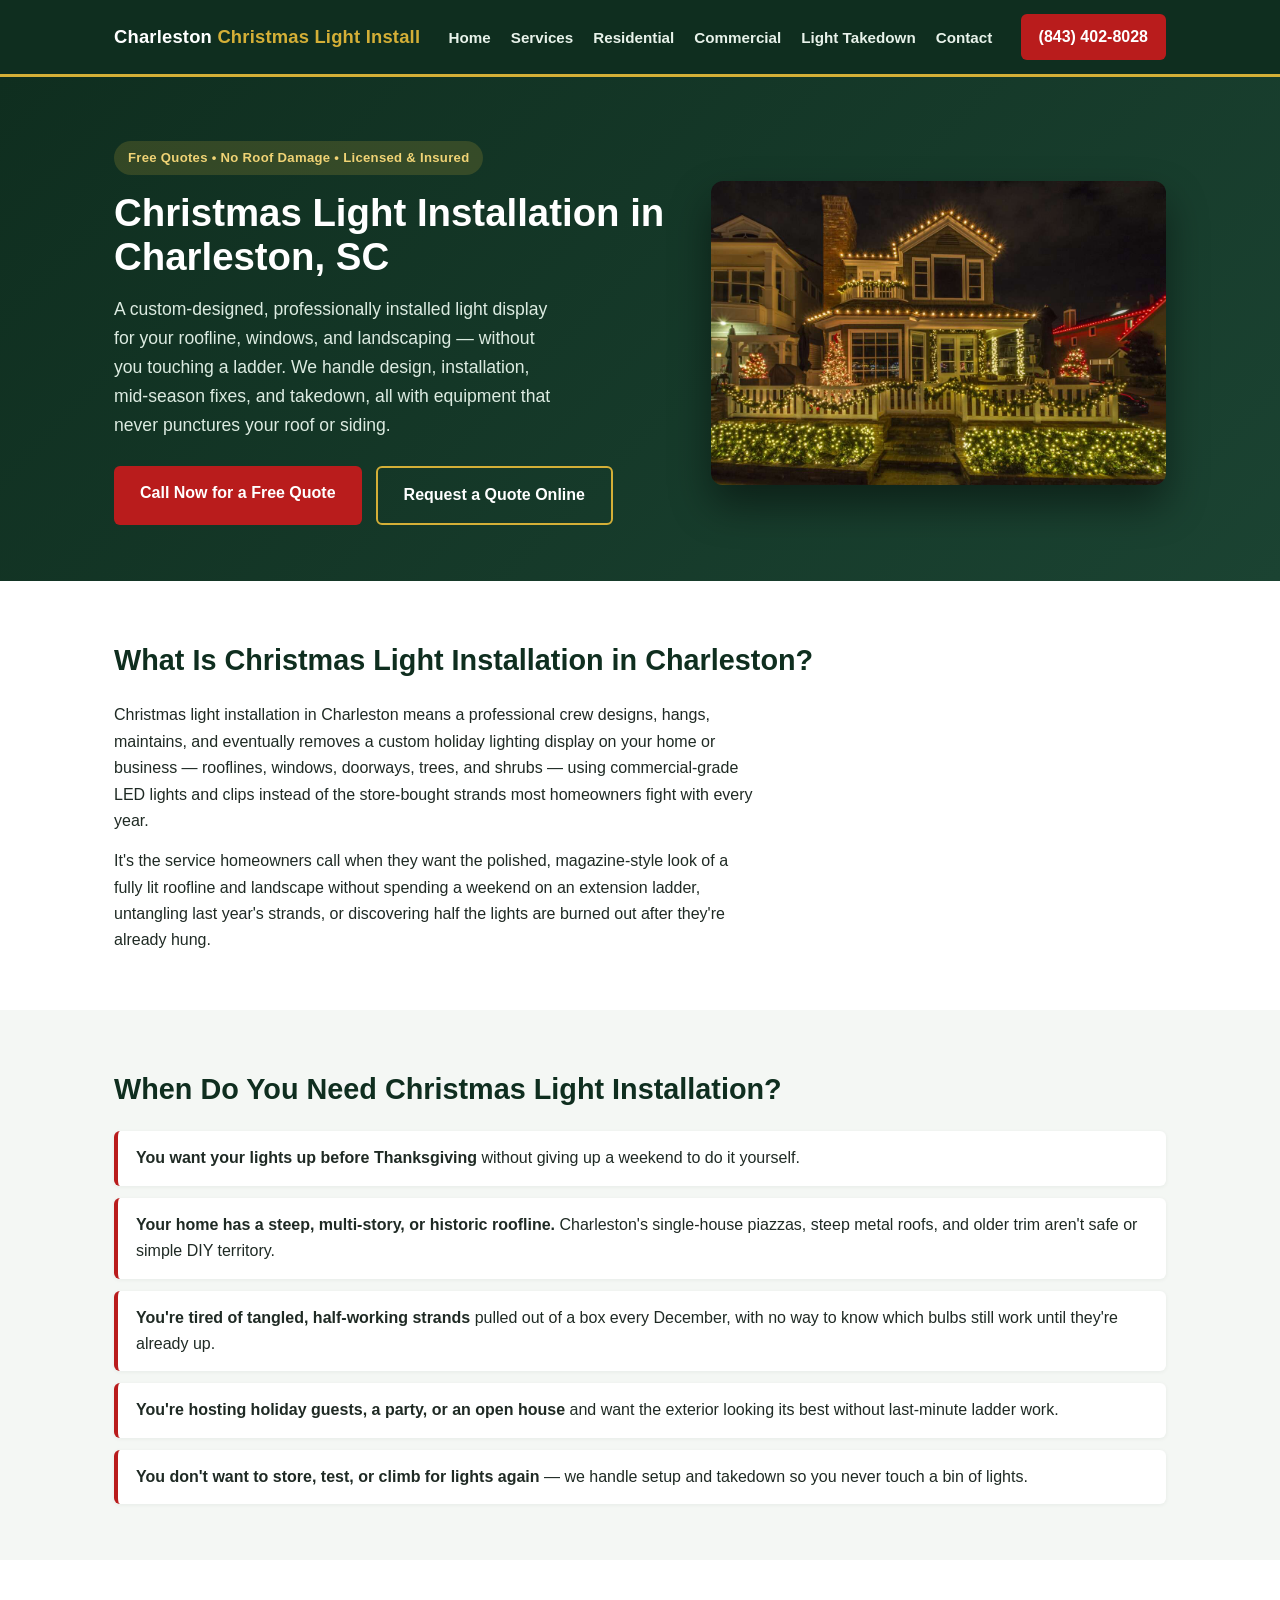
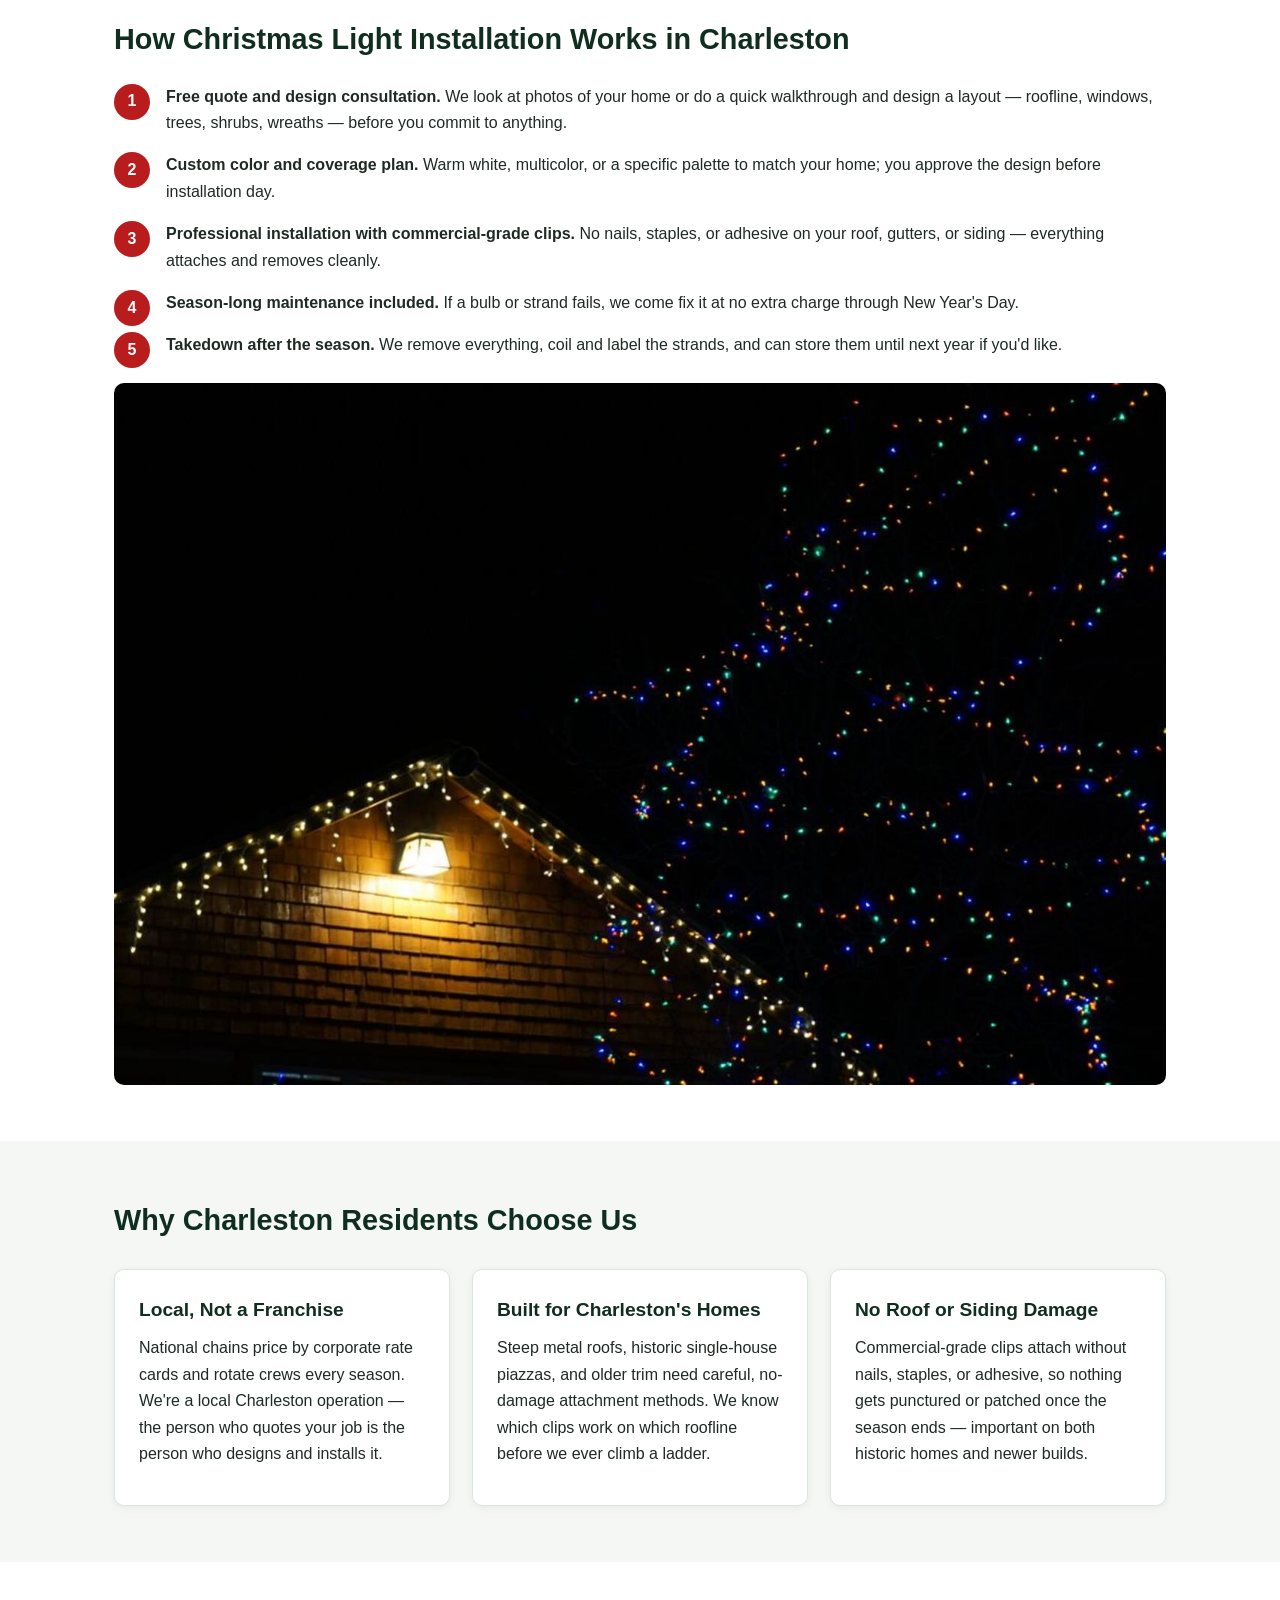
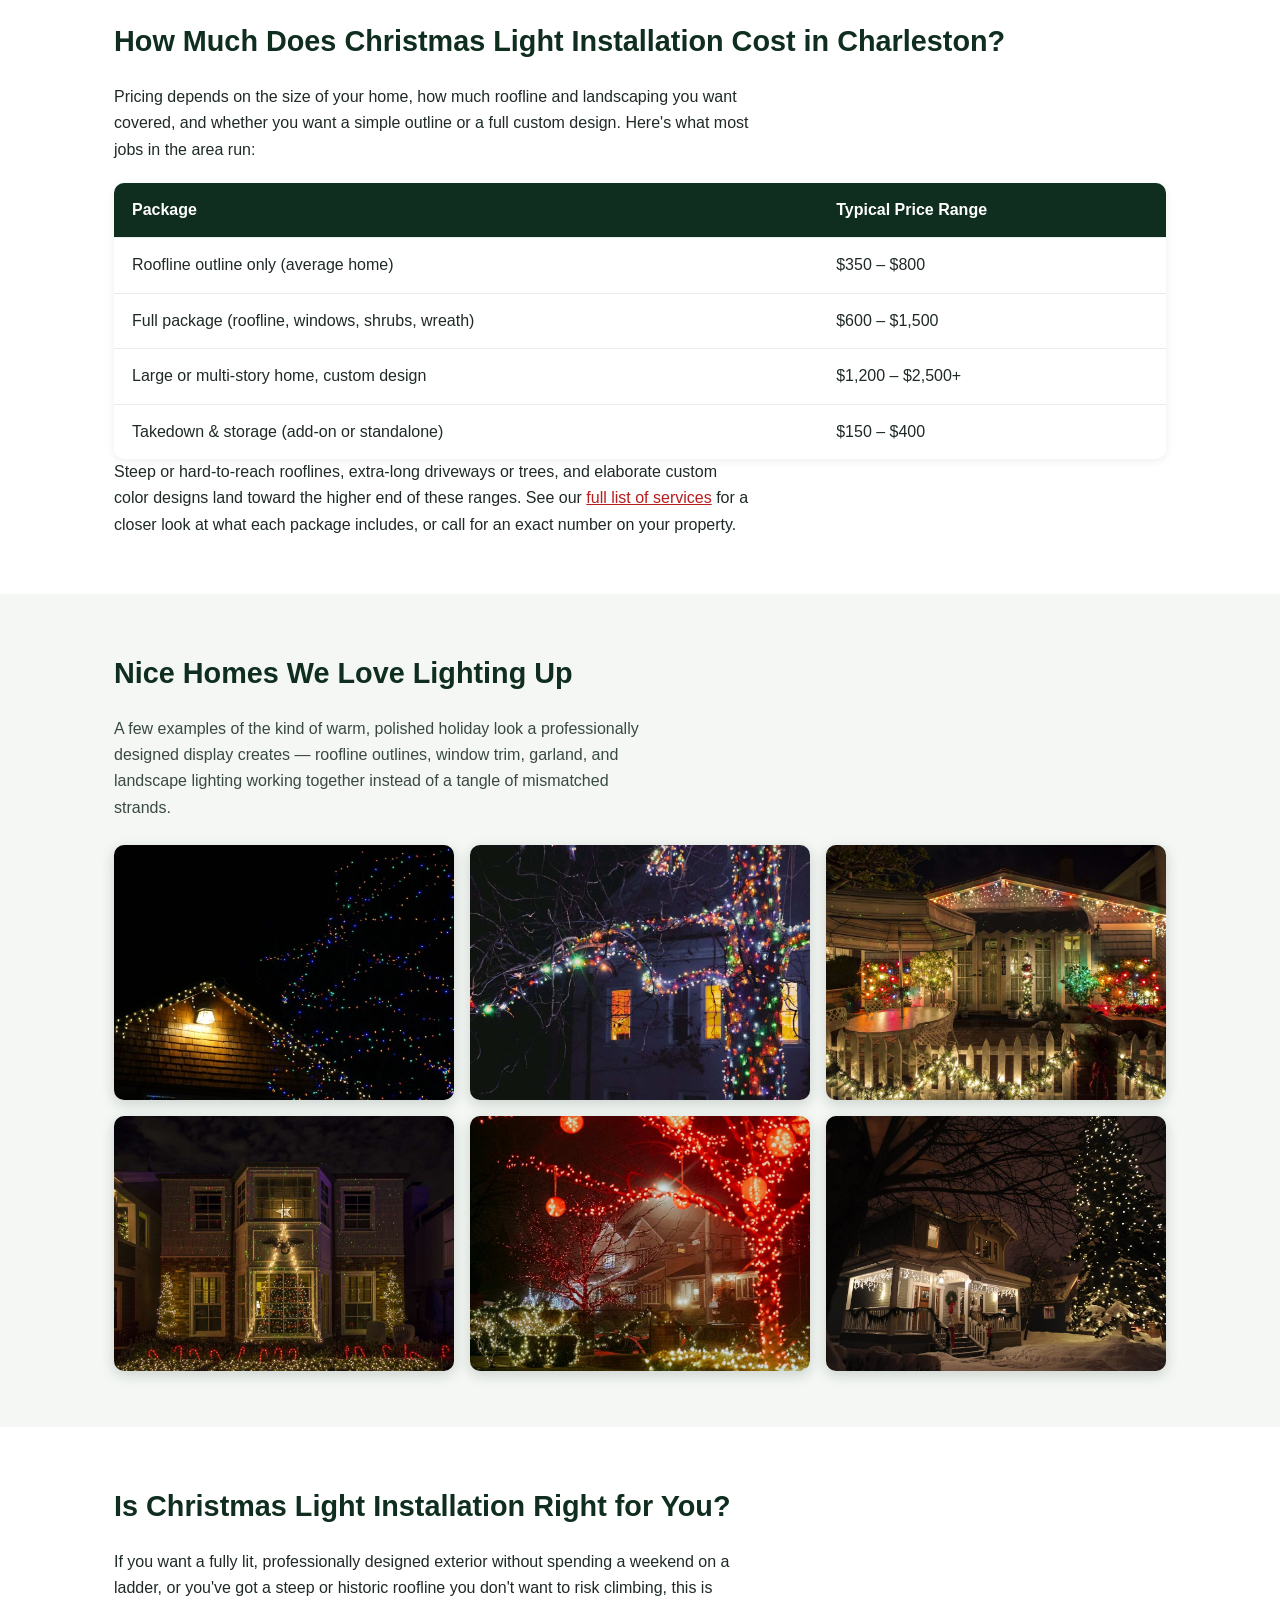
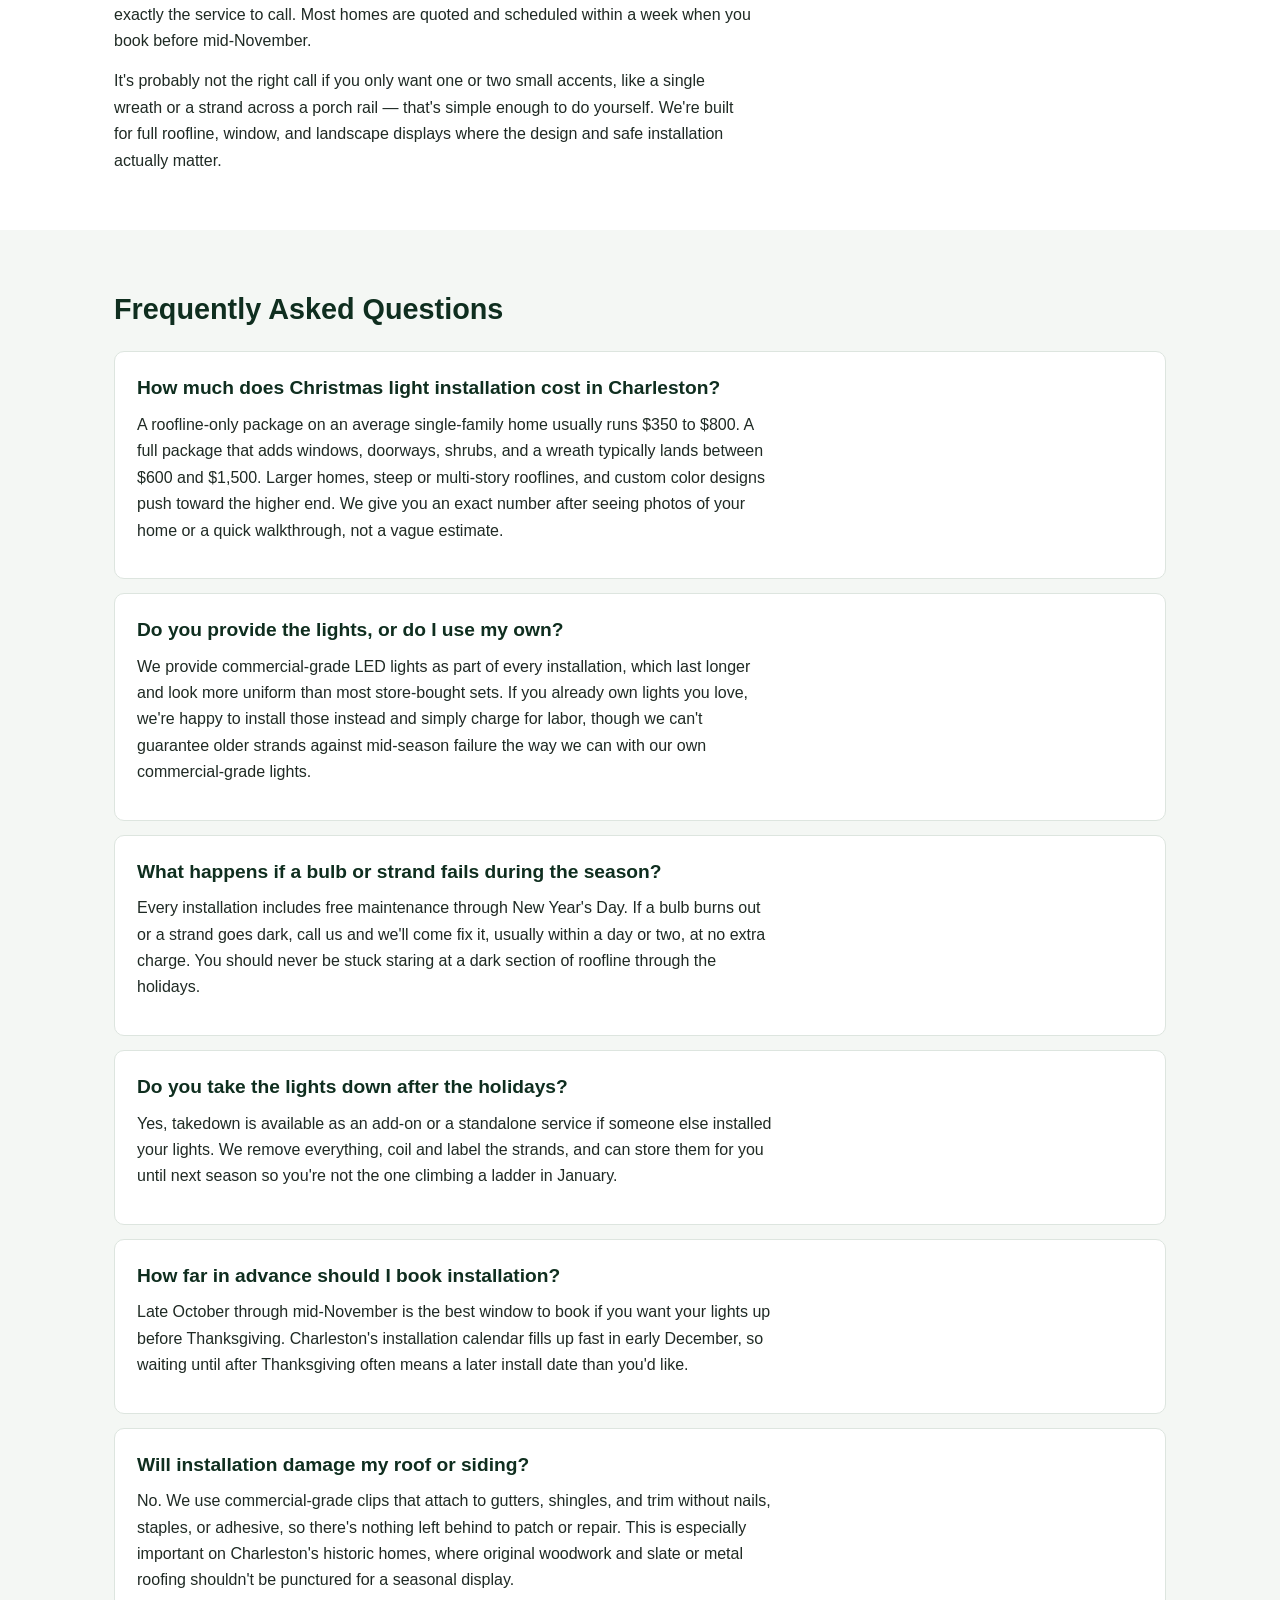
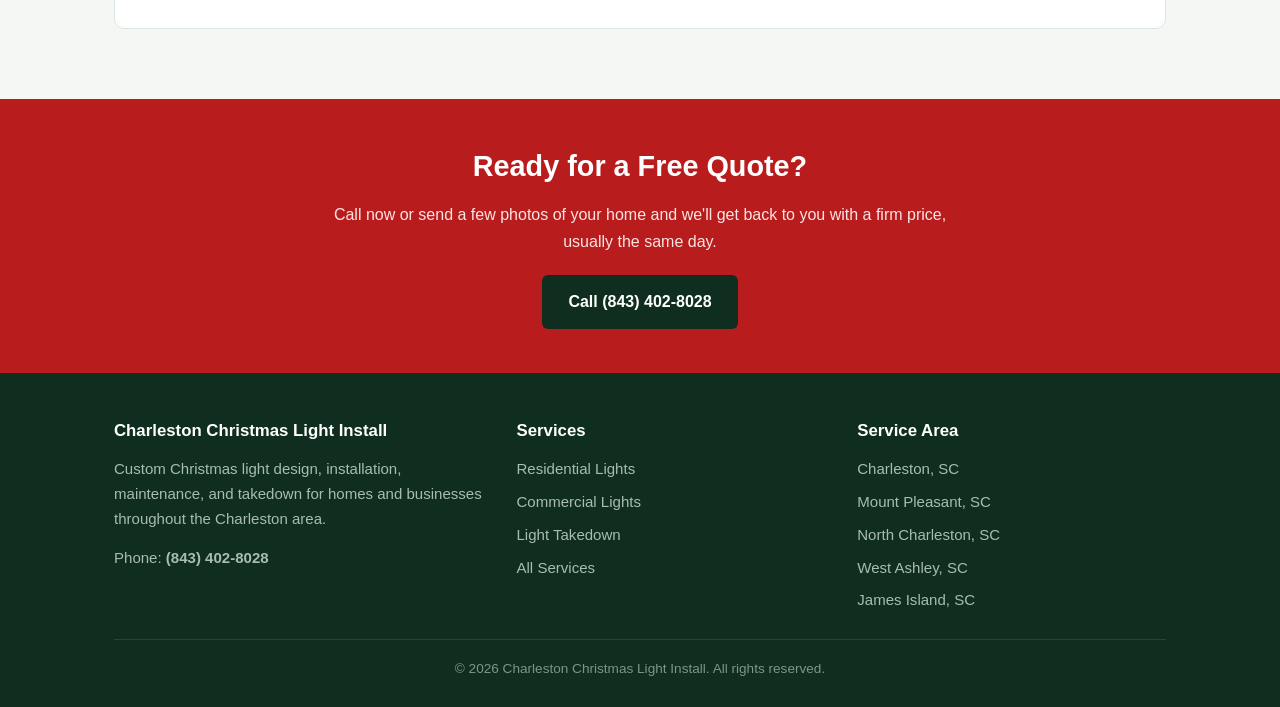
==== index.html @ 923e6e89 "Initial site: Christmas Light Installation Charleston SC" ====
<!DOCTYPE html>
<html lang="en">
<head>
<meta charset="UTF-8">
<meta name="viewport" content="width=device-width, initial-scale=1.0">
<title>Christmas Light Installation in Charleston, SC | Licensed &amp; Insured</title>
<meta name="description" content="Professional Christmas light installation in Charleston, SC. Custom design, no roof damage, full-season maintenance. Call (843) 402-8028 for a free quote.">
<link rel="stylesheet" href="styles.css">
<script type="application/ld+json">
{
  "@context": "https://schema.org",
  "@type": "LocalBusiness",
  "name": "Charleston Christmas Light Install",
  "telephone": "+18434028028",
  "address": {
    "@type": "PostalAddress",
    "addressLocality": "Charleston",
    "addressRegion": "SC",
    "addressCountry": "US"
  },
  "areaServed": "Charleston, SC",
  "description": "Christmas light installation in Charleston, SC",
  "openingHours": "Mo-Sa 08:00-18:00"
}
</script>
<script type="application/ld+json">
{
  "@context": "https://schema.org",
  "@type": "FAQPage",
  "mainEntity": [
    {
      "@type": "Question",
      "name": "How much does Christmas light installation cost in Charleston?",
      "acceptedAnswer": { "@type": "Answer", "text": "A rooflineonly package on an average single-family home usually runs $350 to $800. A full package that adds windows, doorways, shrubs, and a wreath typically lands between $600 and $1,500. Larger homes, steep or multi-story rooflines, and custom color designs push toward the higher end. We give you an exact number after seeing photos of your home or a quick walkthrough, not a vague estimate." }
    },
    {
      "@type": "Question",
      "name": "Do you provide the lights, or do I use my own?",
      "acceptedAnswer": { "@type": "Answer", "text": "We provide commercial-grade LED lights as part of every installation, which last longer and look more uniform than most store-bought sets. If you already own lights you love, we're happy to install those instead and simply charge for labor, though we can't guarantee older strands against mid-season failure the way we can with our own commercial-grade lights." }
    },
    {
      "@type": "Question",
      "name": "What happens if a bulb or strand fails during the season?",
      "acceptedAnswer": { "@type": "Answer", "text": "Every installation includes free maintenance through New Year's Day. If a bulb burns out or a strand goes dark, call us and we'll come fix it, usually within a day or two, at no extra charge. You should never be stuck staring at a dark section of roofline through the holidays." }
    },
    {
      "@type": "Question",
      "name": "Do you take the lights down after the holidays?",
      "acceptedAnswer": { "@type": "Answer", "text": "Yes, takedown is available as an add-on or a standalone service if someone else installed your lights. We remove everything, coil and label the strands, and can store them for you until next season so you're not the one climbing a ladder in January." }
    },
    {
      "@type": "Question",
      "name": "How far in advance should I book installation?",
      "acceptedAnswer": { "@type": "Answer", "text": "Late October through mid-November is the best window to book if you want your lights up before Thanksgiving. Charleston's installation calendar fills up fast in early December, so waiting until after Thanksgiving often means a later install date than you'd like." }
    },
    {
      "@type": "Question",
      "name": "Will installation damage my roof or siding?",
      "acceptedAnswer": { "@type": "Answer", "text": "No. We use commercial-grade clips that attach to gutters, shingles, and trim without nails, staples, or adhesive, so there's nothing left behind to patch or repair. This is especially important on Charleston's historic homes, where original woodwork and slate or metal roofing shouldn't be punctured for a seasonal display." }
    }
  ]
}
</script>
</head>
<body>

<header class="site-header">
  <div class="nav-wrap">
    <a href="/" class="logo">Charleston <span>Christmas Light Install</span></a>
    <nav class="main-nav">
      <a href="/">Home</a>
      <a href="/services.html">Services</a>
      <a href="/residential-christmas-lights-charleston.html">Residential</a>
      <a href="/commercial-christmas-lights-charleston.html">Commercial</a>
      <a href="/holiday-light-takedown-charleston.html">Light Takedown</a>
      <a href="/contact.html">Contact</a>
    </nav>
    <a href="tel:+18434028028" class="nav-cta">(843) 402-8028</a>
  </div>
</header>

<section class="hero">
  <div class="container hero-grid">
    <div>
      <span class="hero-badge">Free Quotes &bull; No Roof Damage &bull; Licensed &amp; Insured</span>
      <h1>Christmas Light Installation in Charleston, SC</h1>
      <p class="lead">A custom-designed, professionally installed light display for your roofline, windows, and landscaping &mdash; without you touching a ladder. We handle design, installation, mid-season fixes, and takedown, all with equipment that never punctures your roof or siding.</p>
      <div class="cta-row">
        <a href="tel:+18434028028" class="btn btn-primary">Call Now for a Free Quote</a>
        <a href="/contact.html" class="btn btn-secondary">Request a Quote Online</a>
      </div>
    </div>
    <div class="hero-img">
      <img src="images/hero-christmas-lights-charleston.jpg" alt="Christmas light installation on a home in Charleston, SC">
    </div>
  </div>
</section>

<section>
  <div class="container section-body">
    <h2>What Is Christmas Light Installation in Charleston?</h2>
    <p>Christmas light installation in Charleston means a professional crew designs, hangs, maintains, and eventually removes a custom holiday lighting display on your home or business &mdash; rooflines, windows, doorways, trees, and shrubs &mdash; using commercial-grade LED lights and clips instead of the store-bought strands most homeowners fight with every year.</p>
    <p>It's the service homeowners call when they want the polished, magazine-style look of a fully lit roofline and landscape without spending a weekend on an extension ladder, untangling last year's strands, or discovering half the lights are burned out after they're already hung.</p>
  </div>
</section>

<section class="alt">
  <div class="container section-body">
    <h2>When Do You Need Christmas Light Installation?</h2>
    <ul class="trigger-list">
      <li><strong>You want your lights up before Thanksgiving</strong> without giving up a weekend to do it yourself.</li>
      <li><strong>Your home has a steep, multi-story, or historic roofline.</strong> Charleston's single-house piazzas, steep metal roofs, and older trim aren't safe or simple DIY territory.</li>
      <li><strong>You're tired of tangled, half-working strands</strong> pulled out of a box every December, with no way to know which bulbs still work until they're already up.</li>
      <li><strong>You're hosting holiday guests, a party, or an open house</strong> and want the exterior looking its best without last-minute ladder work.</li>
      <li><strong>You don't want to store, test, or climb for lights again</strong> &mdash; we handle setup and takedown so you never touch a bin of lights.</li>
    </ul>
  </div>
</section>

<section>
  <div class="container section-body">
    <h2>How Christmas Light Installation Works in Charleston</h2>
    <ol class="step-list">
      <li><strong>Free quote and design consultation.</strong> We look at photos of your home or do a quick walkthrough and design a layout &mdash; roofline, windows, trees, shrubs, wreaths &mdash; before you commit to anything.</li>
      <li><strong>Custom color and coverage plan.</strong> Warm white, multicolor, or a specific palette to match your home; you approve the design before installation day.</li>
      <li><strong>Professional installation with commercial-grade clips.</strong> No nails, staples, or adhesive on your roof, gutters, or siding &mdash; everything attaches and removes cleanly.</li>
      <li><strong>Season-long maintenance included.</strong> If a bulb or strand fails, we come fix it at no extra charge through New Year's Day.</li>
      <li><strong>Takedown after the season.</strong> We remove everything, coil and label the strands, and can store them until next year if you'd like.</li>
    </ol>
    <img src="images/gallery-home-lights-1.jpg" alt="Roofline Christmas light installation on a home in Charleston, SC" style="margin-top:24px; border-radius:10px;">
  </div>
</section>

<section class="alt">
  <div class="container">
    <h2>Why Charleston Residents Choose Us</h2>
    <div class="card-grid">
      <div class="card">
        <h3>Local, Not a Franchise</h3>
        <p>National chains price by corporate rate cards and rotate crews every season. We're a local Charleston operation &mdash; the person who quotes your job is the person who designs and installs it.</p>
      </div>
      <div class="card">
        <h3>Built for Charleston's Homes</h3>
        <p>Steep metal roofs, historic single-house piazzas, and older trim need careful, no-damage attachment methods. We know which clips work on which roofline before we ever climb a ladder.</p>
      </div>
      <div class="card">
        <h3>No Roof or Siding Damage</h3>
        <p>Commercial-grade clips attach without nails, staples, or adhesive, so nothing gets punctured or patched once the season ends &mdash; important on both historic homes and newer builds.</p>
      </div>
    </div>
  </div>
</section>

<section>
  <div class="container section-body">
    <h2>How Much Does Christmas Light Installation Cost in Charleston?</h2>
    <p>Pricing depends on the size of your home, how much roofline and landscaping you want covered, and whether you want a simple outline or a full custom design. Here's what most jobs in the area run:</p>
    <table class="price-table">
      <tr><th>Package</th><th>Typical Price Range</th></tr>
      <tr><td>Roofline outline only (average home)</td><td>$350 &ndash; $800</td></tr>
      <tr><td>Full package (roofline, windows, shrubs, wreath)</td><td>$600 &ndash; $1,500</td></tr>
      <tr><td>Large or multi-story home, custom design</td><td>$1,200 &ndash; $2,500+</td></tr>
      <tr><td>Takedown &amp; storage (add-on or standalone)</td><td>$150 &ndash; $400</td></tr>
    </table>
    <p>Steep or hard-to-reach rooflines, extra-long driveways or trees, and elaborate custom color designs land toward the higher end of these ranges. See our <a href="/services.html" style="color: #b91c1c; text-decoration: underline;">full list of services</a> for a closer look at what each package includes, or call for an exact number on your property.</p>
  </div>
</section>

<section class="alt">
  <div class="container">
    <h2>Nice Homes We Love Lighting Up</h2>
    <p class="lead" style="color:#3a4a40; max-width:60ch; margin-bottom: 24px;">A few examples of the kind of warm, polished holiday look a professionally designed display creates &mdash; roofline outlines, window trim, garland, and landscape lighting working together instead of a tangle of mismatched strands.</p>
    <div class="photo-gallery">
      <figure><img src="images/gallery-home-lights-1.jpg" alt="Home in Charleston, SC decorated with roofline Christmas lights"></figure>
      <figure><img src="images/gallery-home-lights-2.jpg" alt="Charleston home with warm white Christmas light installation on the porch"></figure>
      <figure><img src="images/gallery-home-lights-3.jpg" alt="Christmas lights outlining the roofline and windows of a home"></figure>
      <figure><img src="images/gallery-home-lights-4.jpg" alt="Home exterior lit up with professional Christmas light installation"></figure>
      <figure><img src="images/gallery-home-lights-5.jpg" alt="Charleston home decorated with Christmas lights and garland"></figure>
      <figure><img src="images/holiday-light-takedown-charleston.jpg" alt="Christmas lights wrapped on trees and shrubs beside a Charleston home"></figure>
    </div>
  </div>
</section>

<section>
  <div class="container section-body">
    <h2>Is Christmas Light Installation Right for You?</h2>
    <p>If you want a fully lit, professionally designed exterior without spending a weekend on a ladder, or you've got a steep or historic roofline you don't want to risk climbing, this is exactly the service to call. Most homes are quoted and scheduled within a week when you book before mid-November.</p>
    <p>It's probably not the right call if you only want one or two small accents, like a single wreath or a strand across a porch rail &mdash; that's simple enough to do yourself. We're built for full roofline, window, and landscape displays where the design and safe installation actually matter.</p>
  </div>
</section>

<section class="alt">
  <div class="container">
    <h2>Frequently Asked Questions</h2>

    <div class="faq-item">
      <h3>How much does Christmas light installation cost in Charleston?</h3>
      <p>A roofline-only package on an average single-family home usually runs $350 to $800. A full package that adds windows, doorways, shrubs, and a wreath typically lands between $600 and $1,500. Larger homes, steep or multi-story rooflines, and custom color designs push toward the higher end. We give you an exact number after seeing photos of your home or a quick walkthrough, not a vague estimate.</p>
    </div>

    <div class="faq-item">
      <h3>Do you provide the lights, or do I use my own?</h3>
      <p>We provide commercial-grade LED lights as part of every installation, which last longer and look more uniform than most store-bought sets. If you already own lights you love, we're happy to install those instead and simply charge for labor, though we can't guarantee older strands against mid-season failure the way we can with our own commercial-grade lights.</p>
    </div>

    <div class="faq-item">
      <h3>What happens if a bulb or strand fails during the season?</h3>
      <p>Every installation includes free maintenance through New Year's Day. If a bulb burns out or a strand goes dark, call us and we'll come fix it, usually within a day or two, at no extra charge. You should never be stuck staring at a dark section of roofline through the holidays.</p>
    </div>

    <div class="faq-item">
      <h3>Do you take the lights down after the holidays?</h3>
      <p>Yes, takedown is available as an add-on or a standalone service if someone else installed your lights. We remove everything, coil and label the strands, and can store them for you until next season so you're not the one climbing a ladder in January.</p>
    </div>

    <div class="faq-item">
      <h3>How far in advance should I book installation?</h3>
      <p>Late October through mid-November is the best window to book if you want your lights up before Thanksgiving. Charleston's installation calendar fills up fast in early December, so waiting until after Thanksgiving often means a later install date than you'd like.</p>
    </div>

    <div class="faq-item">
      <h3>Will installation damage my roof or siding?</h3>
      <p>No. We use commercial-grade clips that attach to gutters, shingles, and trim without nails, staples, or adhesive, so there's nothing left behind to patch or repair. This is especially important on Charleston's historic homes, where original woodwork and slate or metal roofing shouldn't be punctured for a seasonal display.</p>
    </div>
  </div>
</section>

<section class="cta-banner">
  <div class="container">
    <h2>Ready for a Free Quote?</h2>
    <p>Call now or send a few photos of your home and we'll get back to you with a firm price, usually the same day.</p>
    <a href="tel:+18434028028" class="btn btn-primary">Call (843) 402-8028</a>
  </div>
</section>

<footer class="site-footer">
  <div class="container">
    <div class="footer-grid">
      <div>
        <h3>Charleston Christmas Light Install</h3>
        <p>Custom Christmas light design, installation, maintenance, and takedown for homes and businesses throughout the Charleston area.</p>
        <p>Phone: <a href="tel:+18434028028" class="tel-link">(843) 402-8028</a></p>
      </div>
      <div>
        <h3>Services</h3>
        <ul>
          <li><a href="/residential-christmas-lights-charleston.html">Residential Lights</a></li>
          <li><a href="/commercial-christmas-lights-charleston.html">Commercial Lights</a></li>
          <li><a href="/holiday-light-takedown-charleston.html">Light Takedown</a></li>
          <li><a href="/services.html">All Services</a></li>
        </ul>
      </div>
      <div>
        <h3>Service Area</h3>
        <ul>
          <li>Charleston, SC</li>
          <li>Mount Pleasant, SC</li>
          <li>North Charleston, SC</li>
          <li>West Ashley, SC</li>
          <li>James Island, SC</li>
        </ul>
      </div>
    </div>
    <div class="footer-bottom">
      &copy; 2026 Charleston Christmas Light Install. All rights reserved.
    </div>
  </div>
</footer>

</body>
</html>
---- styles.css ----
/* Charleston Christmas Light Install — deep pine green / holiday red / gold theme */

* {
  box-sizing: border-box;
  margin: 0;
  padding: 0;
}

html {
  scroll-behavior: smooth;
}

body {
  font-family: -apple-system, BlinkMacSystemFont, "Segoe UI", Roboto, Helvetica, Arial, sans-serif;
  color: #1f2a24;
  line-height: 1.65;
  background: #ffffff;
}

a {
  color: #b91c1c;
  text-decoration: underline;
}

img {
  max-width: 100%;
  height: auto;
  display: block;
}

.container {
  max-width: 1100px;
  margin: 0 auto;
  padding: 0 24px;
}

/* ---------- Header / Nav ---------- */
header.site-header {
  position: sticky;
  top: 0;
  z-index: 100;
  background: #0f2e1f;
  border-bottom: 3px solid #d4af37;
}

.nav-wrap {
  max-width: 1100px;
  margin: 0 auto;
  padding: 14px 24px;
  display: flex;
  align-items: center;
  justify-content: space-between;
  gap: 16px;
  flex-wrap: wrap;
}

.logo {
  color: #ffffff;
  font-size: 1.15rem;
  font-weight: 800;
  text-decoration: none;
  letter-spacing: 0.2px;
}

.logo span {
  color: #d4af37;
}

nav.main-nav {
  display: flex;
  gap: 20px;
  flex-wrap: wrap;
}

nav.main-nav a {
  color: #e8f2ea;
  text-decoration: none;
  font-weight: 600;
  font-size: 0.95rem;
}

nav.main-nav a:hover {
  color: #d4af37;
}

.nav-cta {
  background: #b91c1c;
  color: #ffffff !important;
  padding: 10px 18px;
  border-radius: 6px;
  font-weight: 700;
  text-decoration: none !important;
  white-space: nowrap;
}

.nav-cta:hover {
  background: #991313;
}

/* ---------- Hero ---------- */
.hero {
  background: linear-gradient(135deg, #0f2e1f 0%, #1b4332 100%);
  color: #ffffff;
  padding: 64px 0 56px;
}

.hero-grid {
  display: grid;
  grid-template-columns: 1.1fr 0.9fr;
  gap: 40px;
  align-items: center;
}

.hero-badge {
  display: inline-block;
  background: rgba(212, 175, 55, 0.18);
  color: #f0d375;
  padding: 6px 14px;
  border-radius: 999px;
  font-size: 0.82rem;
  font-weight: 700;
  letter-spacing: 0.3px;
  margin-bottom: 16px;
}

.hero h1 {
  font-size: 2.4rem;
  line-height: 1.15;
  margin-bottom: 16px;
}

.hero p.lead {
  font-size: 1.1rem;
  color: #dcebe1;
  margin-bottom: 26px;
  max-width: 46ch;
}

.cta-row {
  display: flex;
  gap: 14px;
  flex-wrap: wrap;
}

.btn {
  display: inline-block;
  padding: 14px 26px;
  border-radius: 6px;
  font-weight: 700;
  text-decoration: none !important;
  font-size: 1rem;
}

.btn-primary {
  background: #b91c1c;
  color: #ffffff !important;
}

.btn-primary:hover {
  background: #991313;
}

.btn-secondary {
  background: transparent;
  color: #ffffff !important;
  border: 2px solid #d4af37;
}

.btn-secondary:hover {
  background: rgba(212, 175, 55, 0.12);
}

.hero-img {
  border-radius: 12px;
  overflow: hidden;
  box-shadow: 0 20px 40px rgba(0, 0, 0, 0.45);
}

/* ---------- Sections ---------- */
section {
  padding: 56px 0;
}

section.alt {
  background: #f4f7f4;
}

h2 {
  font-size: 1.8rem;
  color: #0f2e1f;
  margin-bottom: 18px;
}

h3 {
  font-size: 1.2rem;
  color: #0f2e1f;
  margin-bottom: 8px;
}

p {
  margin-bottom: 14px;
  max-width: 72ch;
}

.section-body p:last-child {
  margin-bottom: 0;
}

/* ---------- Cards / grids ---------- */
.card-grid {
  display: grid;
  grid-template-columns: repeat(3, 1fr);
  gap: 22px;
  margin-top: 24px;
}

.card {
  background: #ffffff;
  border: 1px solid #dde5df;
  border-radius: 10px;
  padding: 24px;
  box-shadow: 0 2px 8px rgba(15, 46, 31, 0.06);
}

.card h3 {
  margin-bottom: 10px;
}

.card img {
  border-radius: 8px;
  margin-bottom: 14px;
  aspect-ratio: 4/3;
  object-fit: cover;
}

.trigger-list {
  list-style: none;
  margin-top: 18px;
  display: grid;
  gap: 12px;
}

.trigger-list li {
  background: #ffffff;
  border-left: 4px solid #b91c1c;
  padding: 14px 18px;
  border-radius: 6px;
  box-shadow: 0 1px 4px rgba(15, 46, 31, 0.06);
}

.step-list {
  counter-reset: step;
  list-style: none;
  margin-top: 20px;
  display: grid;
  gap: 16px;
}

.step-list li {
  position: relative;
  padding-left: 52px;
}

.step-list li::before {
  counter-increment: step;
  content: counter(step);
  position: absolute;
  left: 0;
  top: 0;
  width: 36px;
  height: 36px;
  background: #b91c1c;
  color: #fff;
  border-radius: 50%;
  display: flex;
  align-items: center;
  justify-content: center;
  font-weight: 800;
}

/* ---------- Photo gallery ---------- */
.photo-gallery {
  display: grid;
  grid-template-columns: repeat(3, 1fr);
  gap: 16px;
  margin-top: 24px;
}

.photo-gallery img {
  border-radius: 10px;
  aspect-ratio: 4/3;
  object-fit: cover;
  box-shadow: 0 4px 14px rgba(15, 46, 31, 0.18);
}

.photo-gallery figure {
  margin: 0;
}

/* ---------- Pricing table ---------- */
.price-table {
  width: 100%;
  border-collapse: collapse;
  margin-top: 20px;
  background: #ffffff;
  border-radius: 10px;
  overflow: hidden;
  box-shadow: 0 2px 8px rgba(15, 46, 31, 0.08);
}

.price-table th,
.price-table td {
  text-align: left;
  padding: 14px 18px;
  border-bottom: 1px solid #e7ede8;
}

.price-table th {
  background: #0f2e1f;
  color: #fff;
  font-weight: 700;
}

.price-table tr:last-child td {
  border-bottom: none;
}

/* ---------- FAQ ---------- */
.faq-item {
  background: #ffffff;
  border: 1px solid #dde5df;
  border-radius: 10px;
  padding: 20px 22px;
  margin-bottom: 14px;
}

.faq-item h3 {
  color: #0f2e1f;
}

/* ---------- CTA banner ---------- */
.cta-banner {
  background: #b91c1c;
  color: #fff;
  padding: 44px 0;
  text-align: center;
}

.cta-banner h2 {
  color: #fff;
  margin-bottom: 12px;
}

.cta-banner p {
  color: #fbe4e4;
  margin: 0 auto 20px;
}

.cta-banner .btn-primary {
  background: #0f2e1f;
}

.cta-banner .btn-primary:hover {
  background: #0a2016;
}

/* ---------- Services page blocks ---------- */
.service-block {
  display: grid;
  grid-template-columns: 1fr 1fr;
  gap: 32px;
  align-items: center;
  padding: 40px 0;
  border-bottom: 1px solid #e7ede8;
}

.service-block:last-child {
  border-bottom: none;
}

.service-block img {
  border-radius: 10px;
}

.service-block.reverse {
  direction: rtl;
}

.service-block.reverse > * {
  direction: ltr;
}

/* ---------- Contact page ---------- */
.contact-grid {
  display: grid;
  grid-template-columns: 1fr 1fr;
  gap: 40px;
}

.contact-info-box {
  background: #ffffff;
  border: 1px solid #dde5df;
  border-radius: 10px;
  padding: 26px;
  margin-bottom: 18px;
}

form.lead-form {
  background: #ffffff;
  border: 1px solid #dde5df;
  border-radius: 10px;
  padding: 26px;
  display: grid;
  gap: 14px;
}

form.lead-form label {
  font-weight: 700;
  font-size: 0.92rem;
  color: #0f2e1f;
  display: block;
  margin-bottom: 6px;
}

form.lead-form input,
form.lead-form textarea,
form.lead-form select {
  width: 100%;
  padding: 12px 14px;
  border: 1px solid #c9d3cc;
  border-radius: 6px;
  font-size: 1rem;
  font-family: inherit;
}

form.lead-form button {
  background: #b91c1c;
  color: #fff;
  border: none;
  padding: 14px 22px;
  border-radius: 6px;
  font-weight: 700;
  font-size: 1rem;
  cursor: pointer;
}

form.lead-form button:hover {
  background: #991313;
}

/* ---------- Footer ---------- */
footer.site-footer {
  background: #0f2e1f;
  color: #cbd8d0;
  padding: 44px 0 26px;
}

.footer-grid {
  display: grid;
  grid-template-columns: 1.2fr 1fr 1fr;
  gap: 32px;
  margin-bottom: 26px;
}

.footer-grid h3 {
  color: #ffffff;
  font-size: 1.05rem;
  margin-bottom: 12px;
}

.footer-grid p,
.footer-grid li {
  color: #a8bdae;
  font-size: 0.94rem;
}

.footer-grid ul {
  list-style: none;
  display: grid;
  gap: 8px;
}

.footer-grid a {
  color: #a8bdae;
  text-decoration: none;
}

.footer-grid a:hover {
  color: #d4af37;
}

.footer-bottom {
  border-top: 1px solid #1c4a34;
  padding-top: 18px;
  font-size: 0.85rem;
  color: #7d9686;
  text-align: center;
}

/* ---------- Utility ---------- */
.tel-link {
  color: #d4af37;
  font-weight: 700;
  text-decoration: none;
}

.center {
  text-align: center;
}

.mx-auto {
  margin-left: auto;
  margin-right: auto;
}

/* ---------- Responsive ---------- */
@media (max-width: 860px) {
  .hero-grid,
  .card-grid,
  .service-block,
  .service-block.reverse,
  .contact-grid,
  .footer-grid,
  .photo-gallery {
    grid-template-columns: 1fr;
    direction: ltr;
  }

  .hero h1 {
    font-size: 1.9rem;
  }

  nav.main-nav {
    order: 3;
    width: 100%;
    justify-content: center;
  }
}

@media (min-width: 861px) and (max-width: 1050px) {
  .photo-gallery {
    grid-template-columns: repeat(2, 1fr);
  }
}
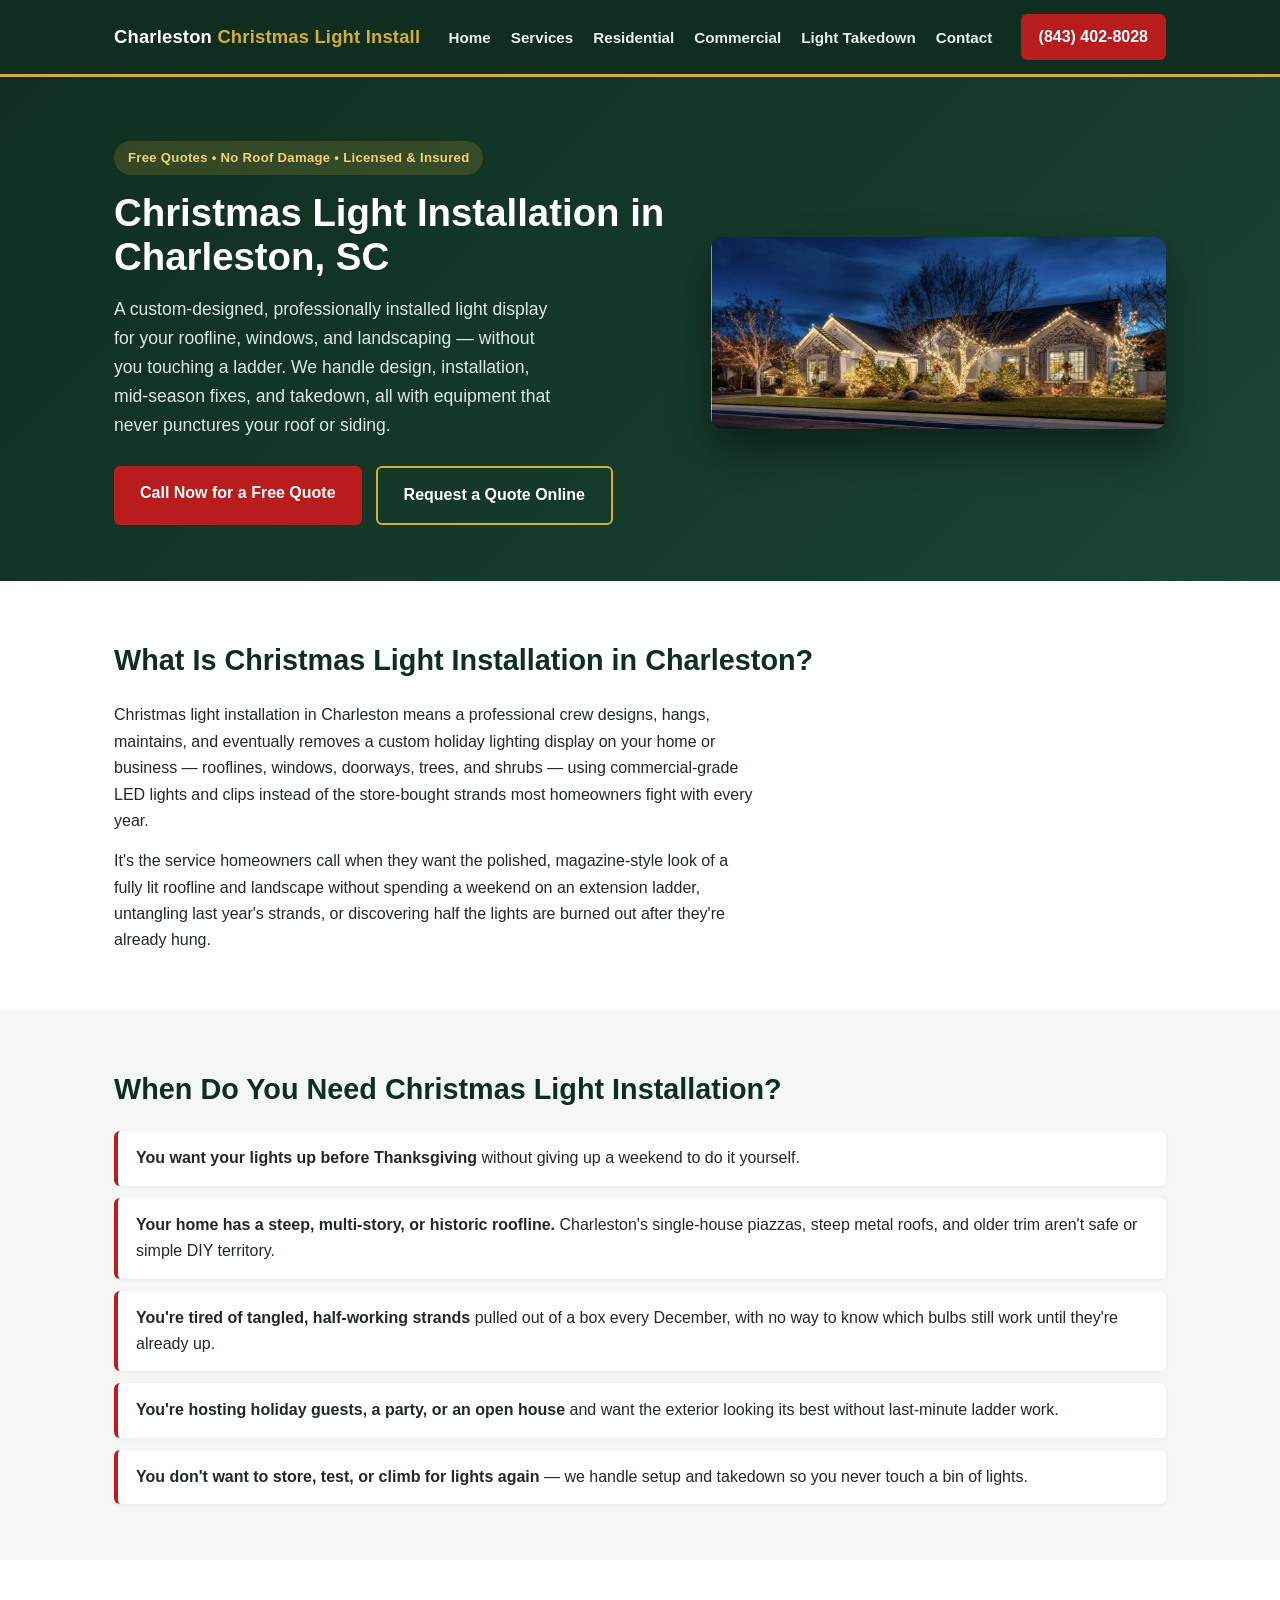
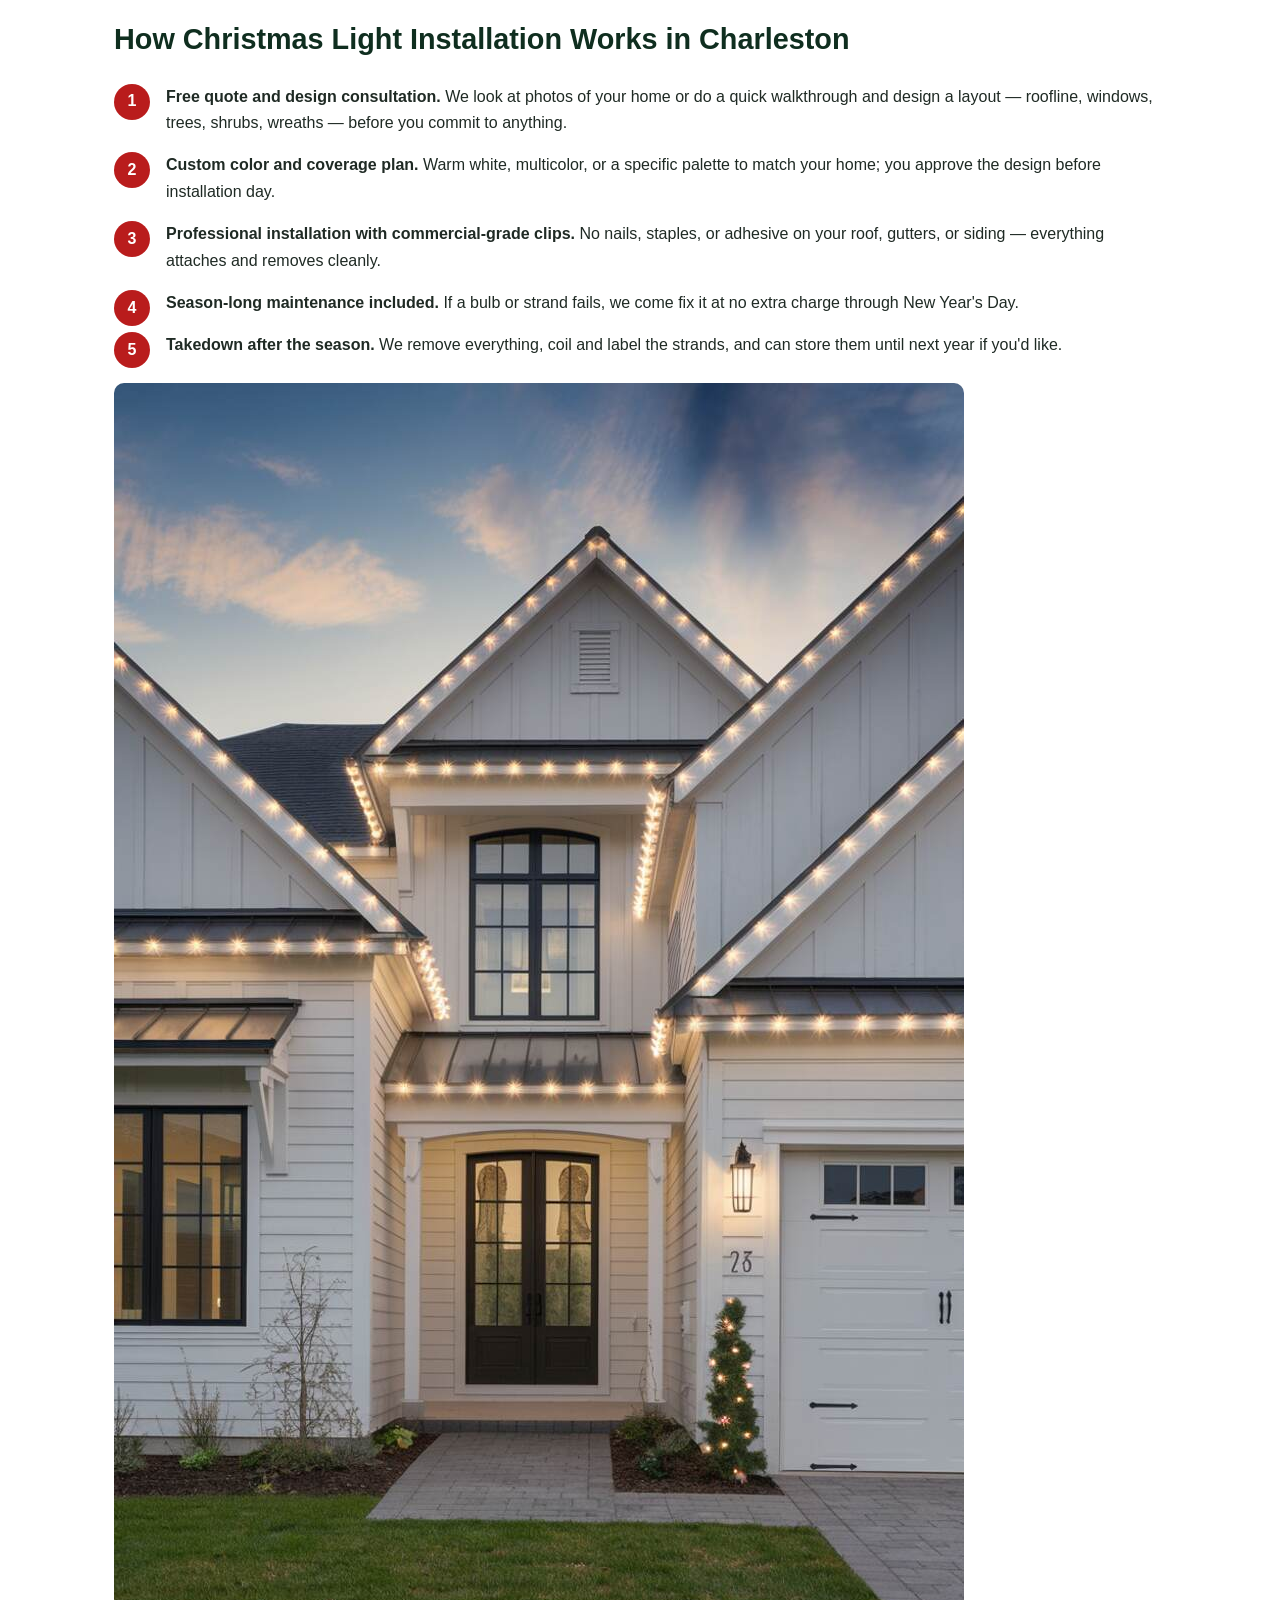
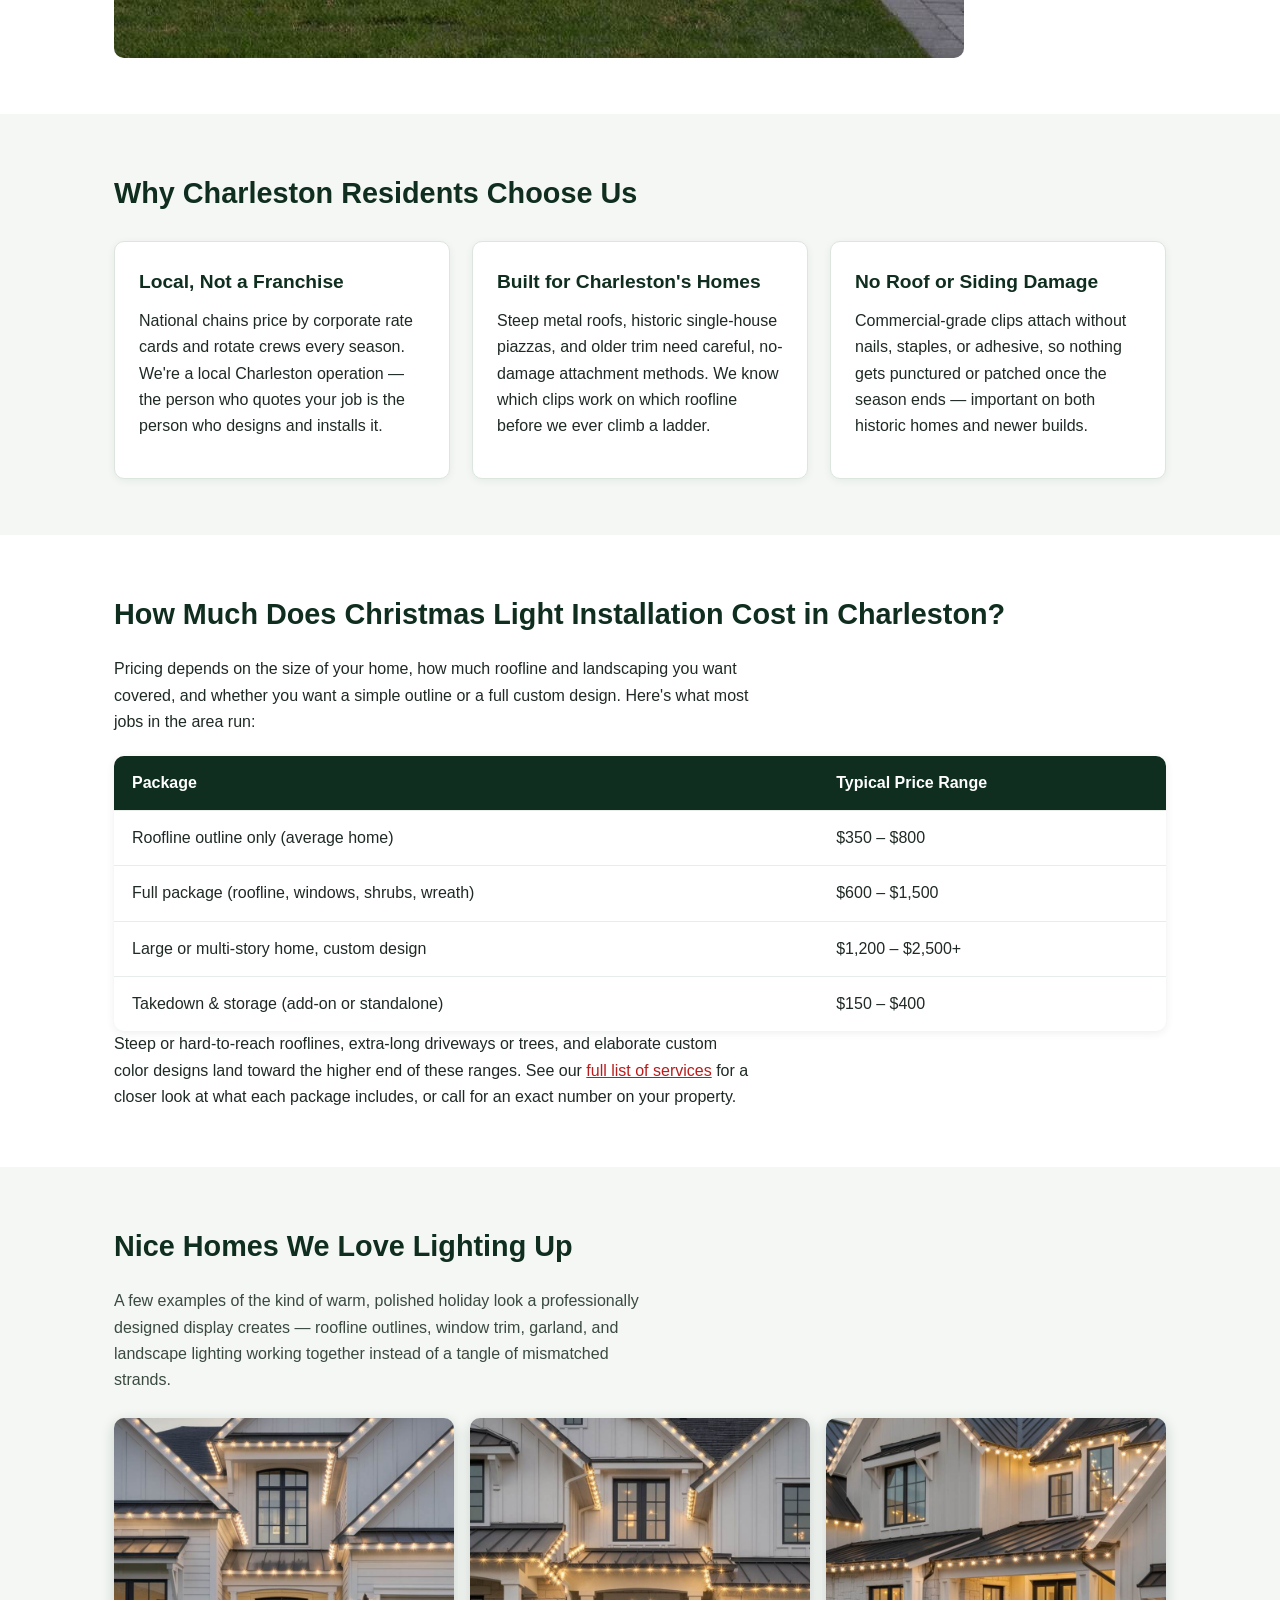
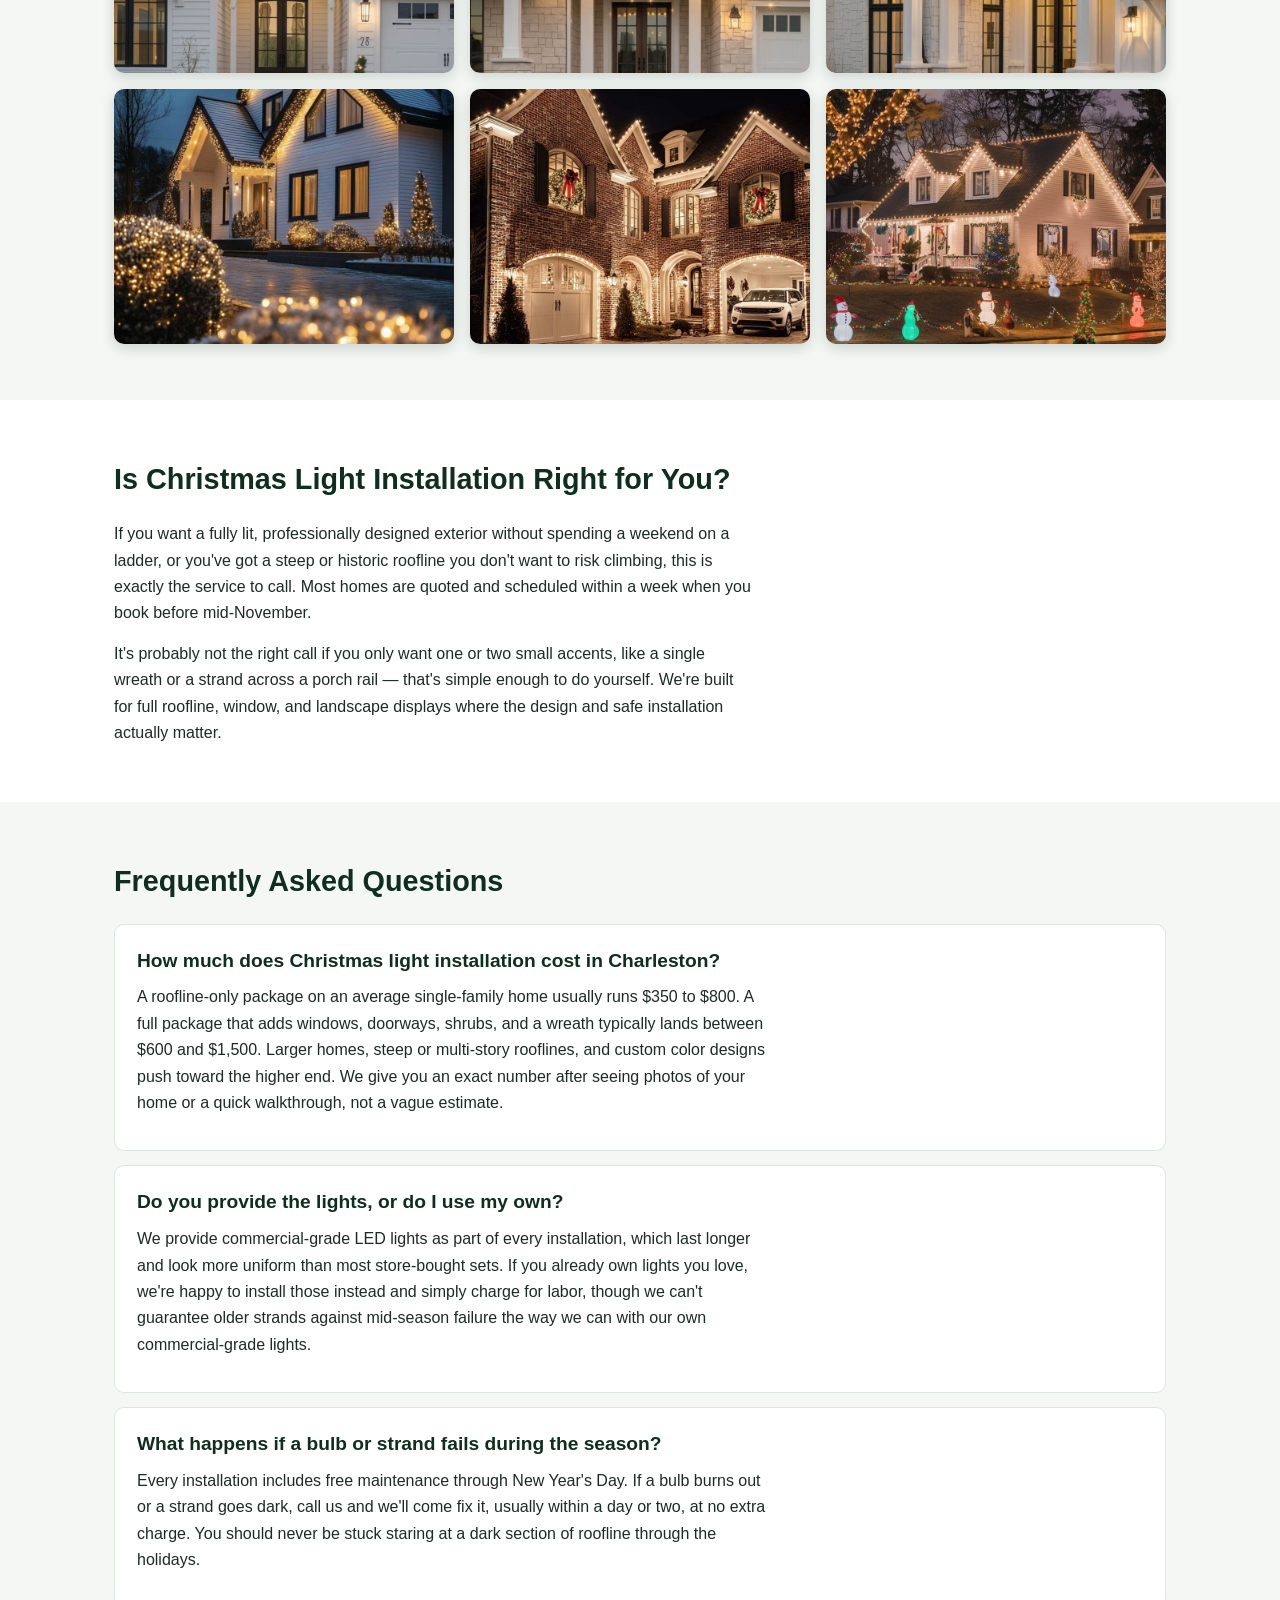
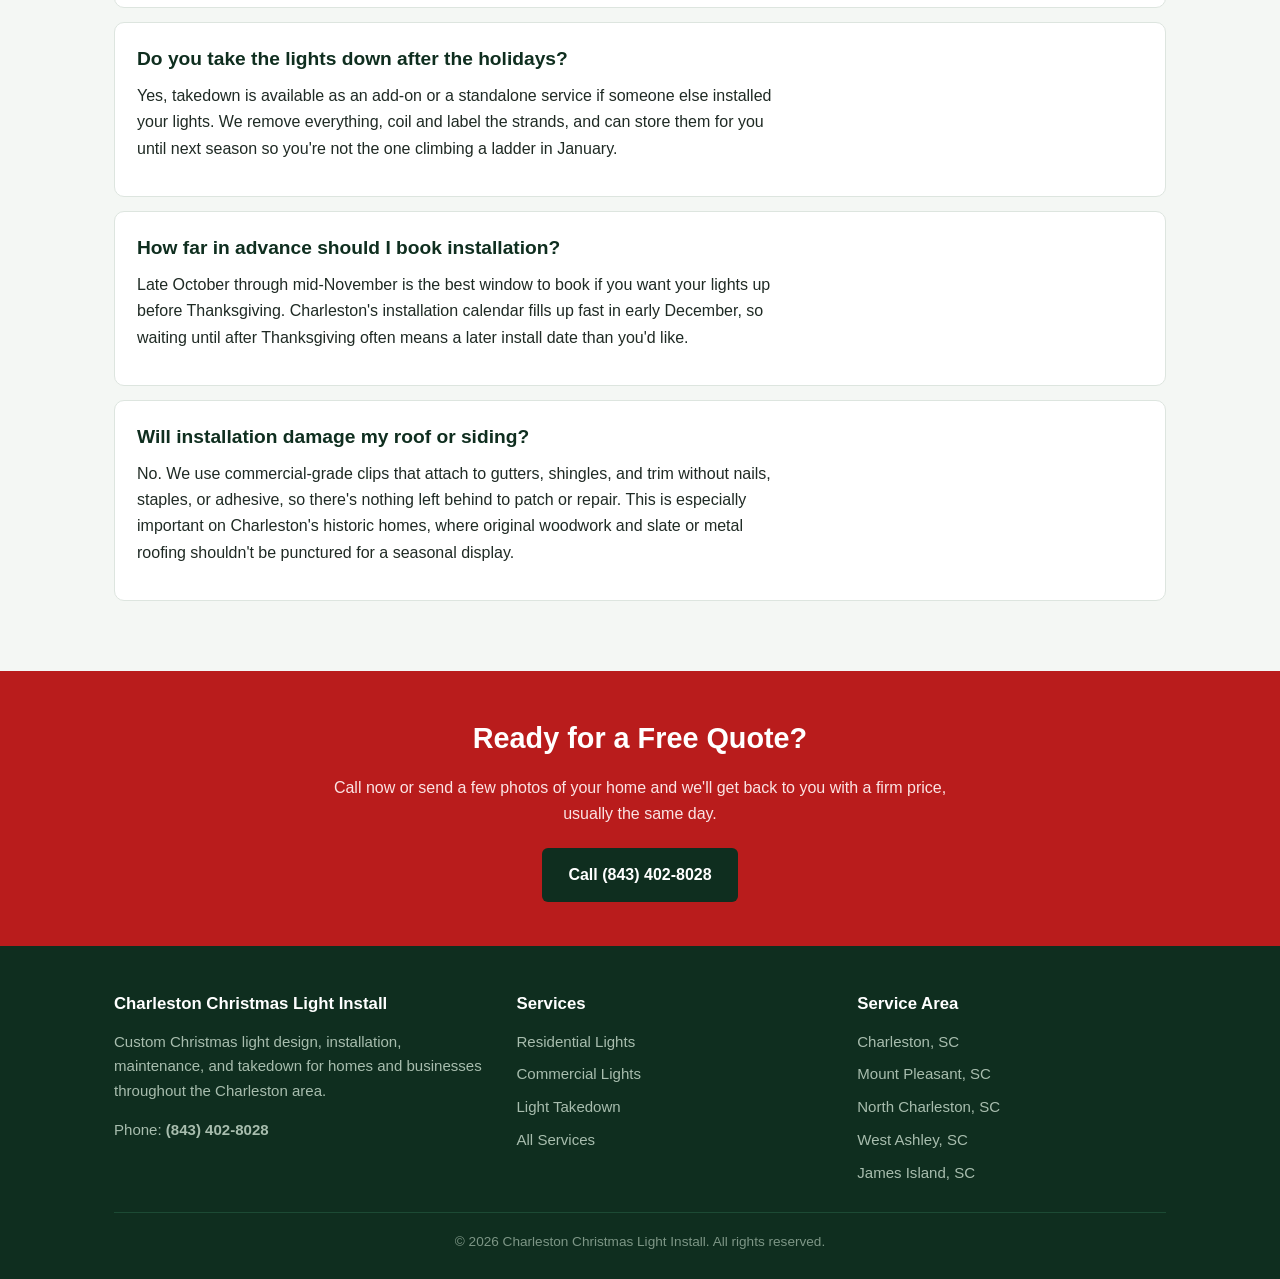
==== commit 5ada1402: "Swap in Rick's Christmas light photos, replace dark gallery/hero/residential/contact images" ====
--- a/index.html
+++ b/index.html
@@ -172,11 +172,11 @@
     <p class="lead" style="color:#3a4a40; max-width:60ch; margin-bottom: 24px;">A few examples of the kind of warm, polished holiday look a professionally designed display creates &mdash; roofline outlines, window trim, garland, and landscape lighting working together instead of a tangle of mismatched strands.</p>
     <div class="photo-gallery">
       <figure><img src="images/gallery-home-lights-1.jpg" alt="Home in Charleston, SC decorated with roofline Christmas lights"></figure>
-      <figure><img src="images/gallery-home-lights-2.jpg" alt="Charleston home with warm white Christmas light installation on the porch"></figure>
+      <figure><img src="images/gallery-home-lights-2.jpg" alt="Charleston home with warm white Christmas lights outlining the gables and roofline at dusk"></figure>
       <figure><img src="images/gallery-home-lights-3.jpg" alt="Christmas lights outlining the roofline and windows of a home"></figure>
-      <figure><img src="images/gallery-home-lights-4.jpg" alt="Home exterior lit up with professional Christmas light installation"></figure>
-      <figure><img src="images/gallery-home-lights-5.jpg" alt="Charleston home decorated with Christmas lights and garland"></figure>
-      <figure><img src="images/holiday-light-takedown-charleston.jpg" alt="Christmas lights wrapped on trees and shrubs beside a Charleston home"></figure>
+      <figure><img src="images/gallery-home-lights-4.jpg" alt="Home landscaping, shrubs, and trees wrapped in warm Christmas lights"></figure>
+      <figure><img src="images/gallery-home-lights-5.jpg" alt="Brick home decorated with Christmas lights and wreaths on the windows"></figure>
+      <figure><img src="images/gallery-home-lights-6.jpg" alt="Home and yard decorated with Christmas lights and holiday displays in Charleston, SC"></figure>
     </div>
   </div>
 </section>
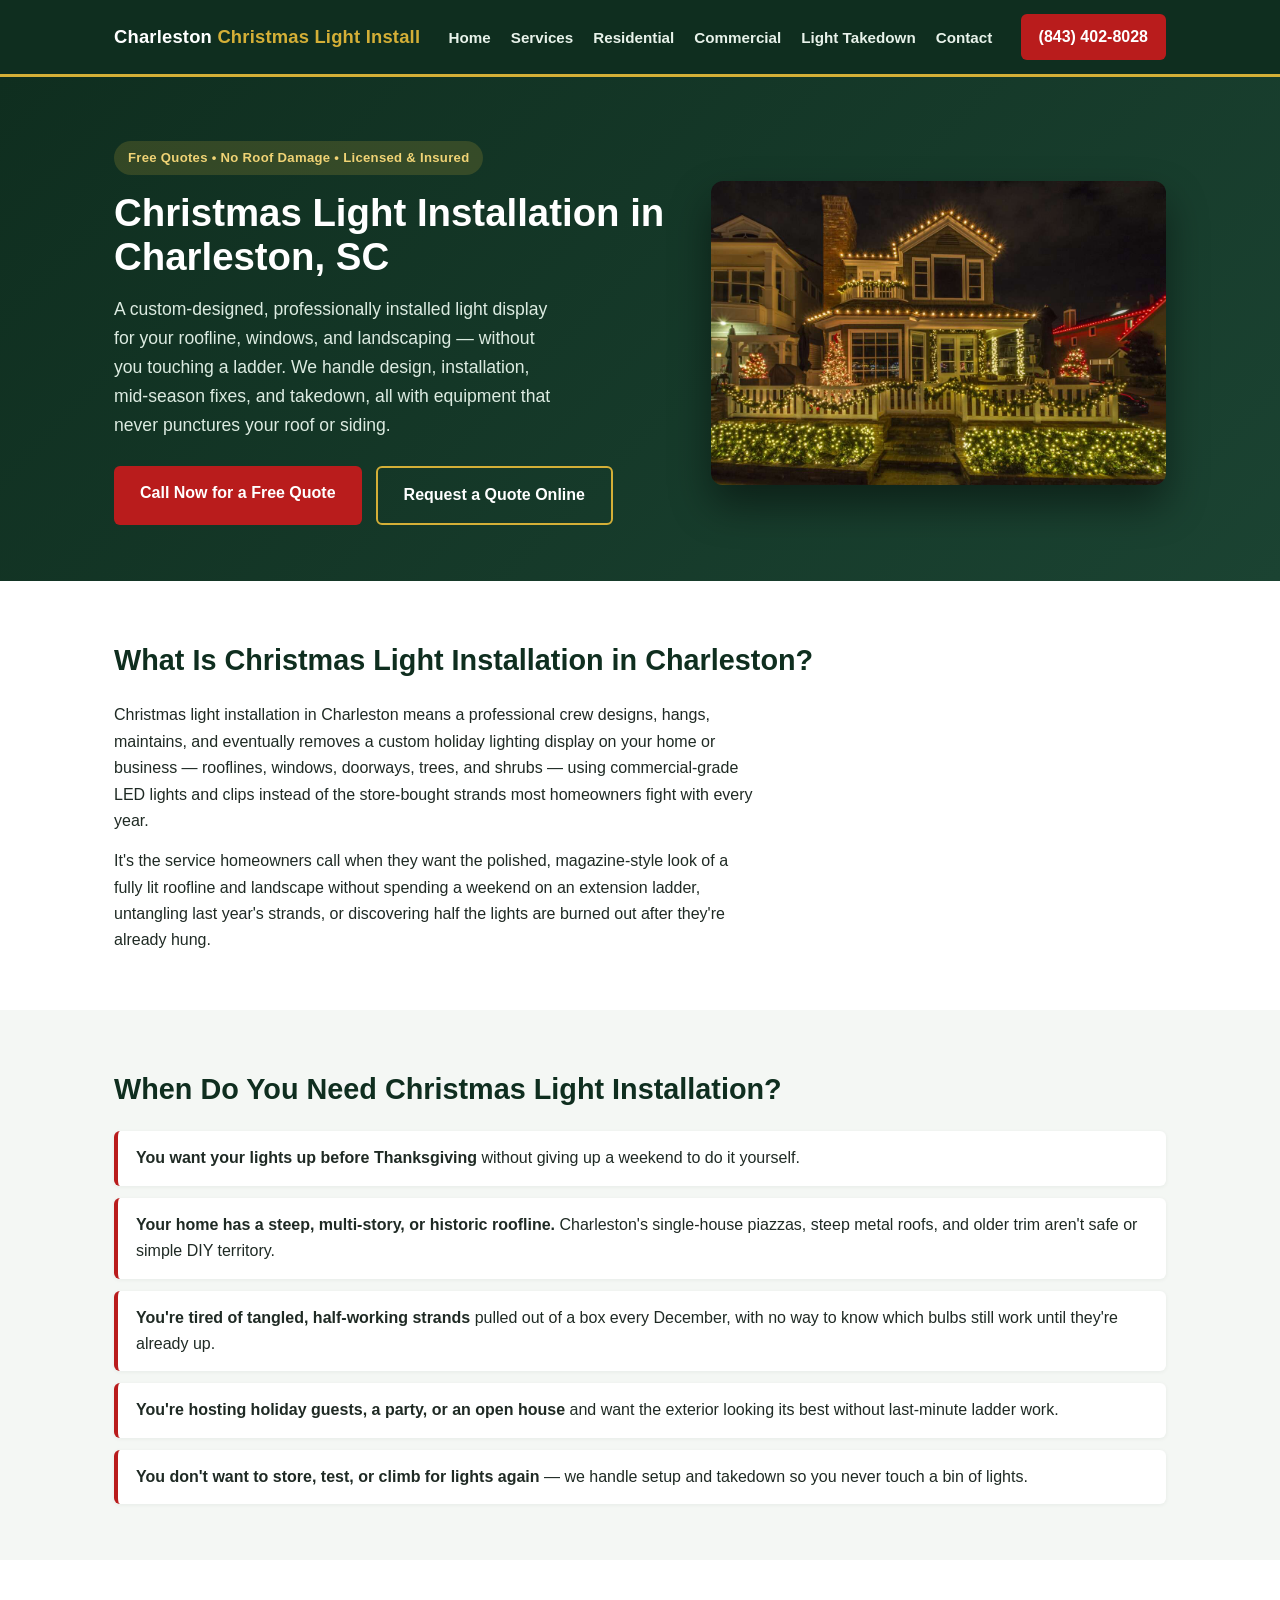
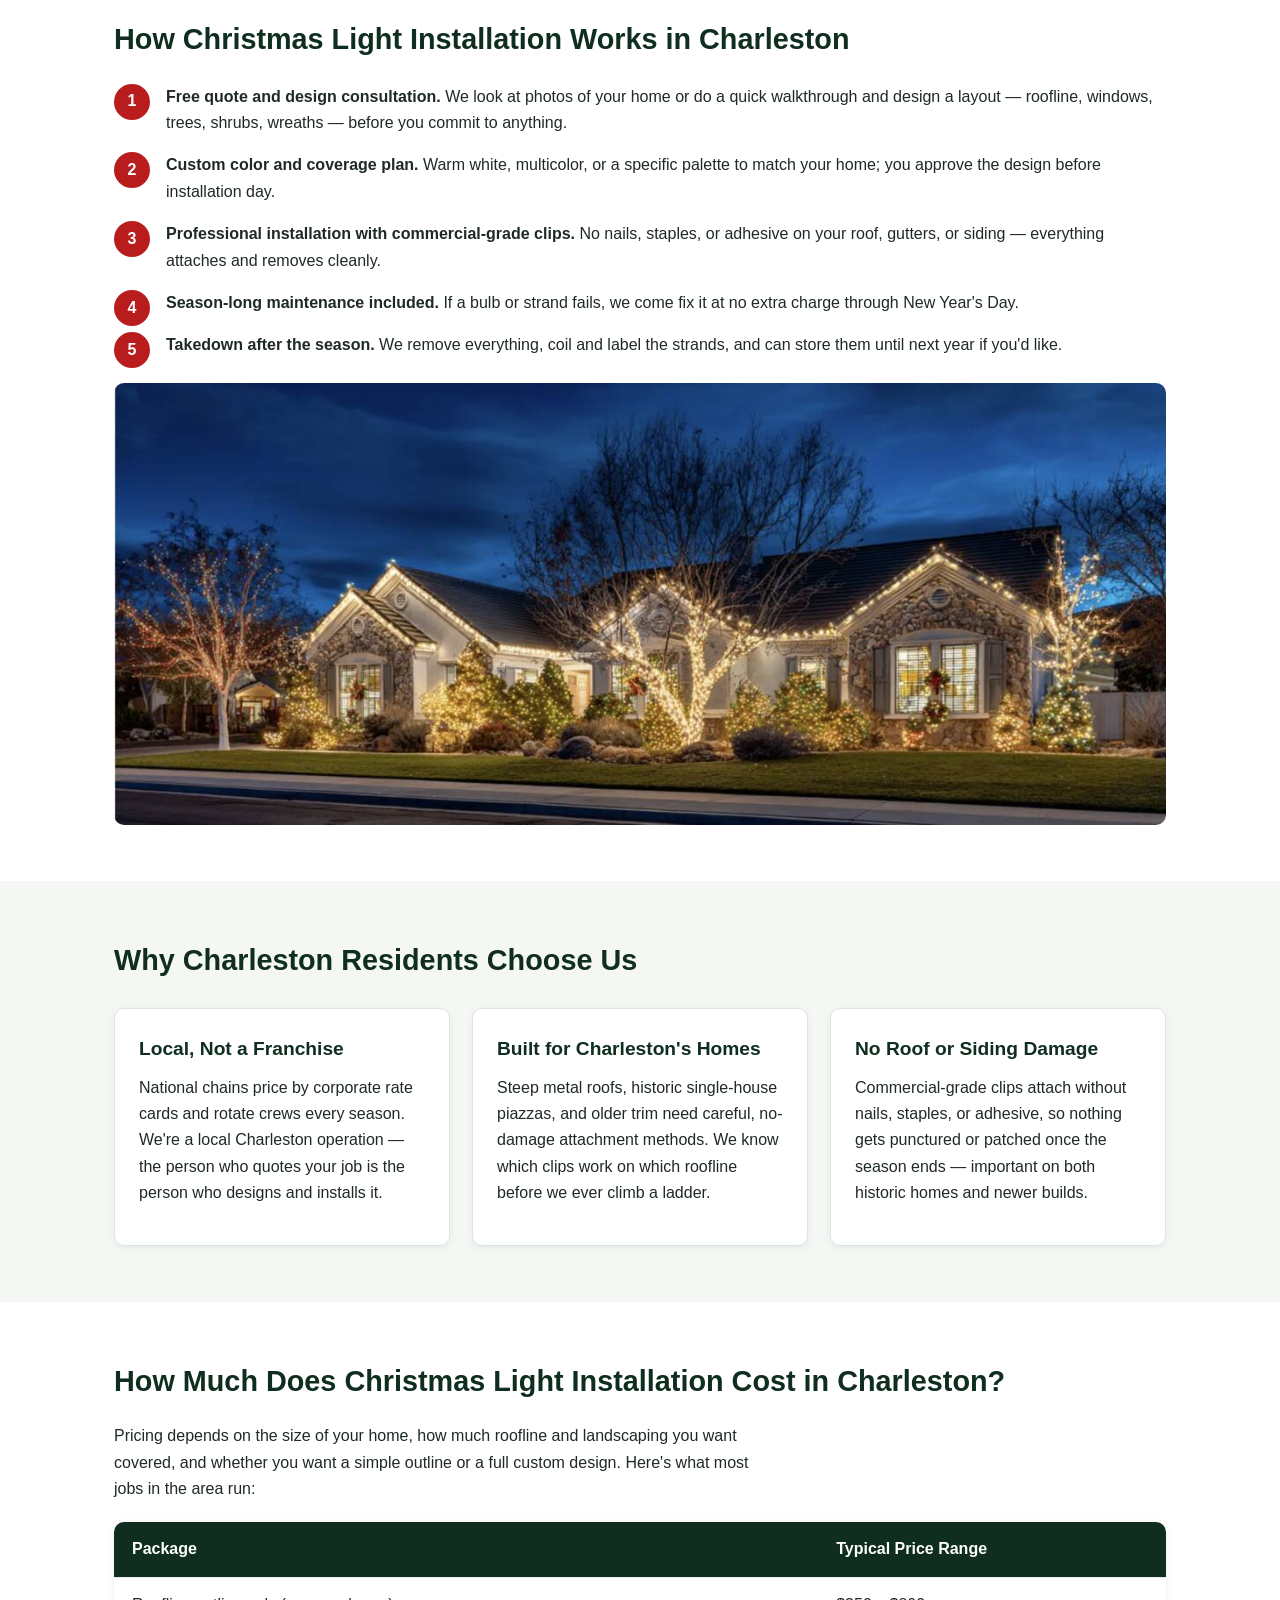
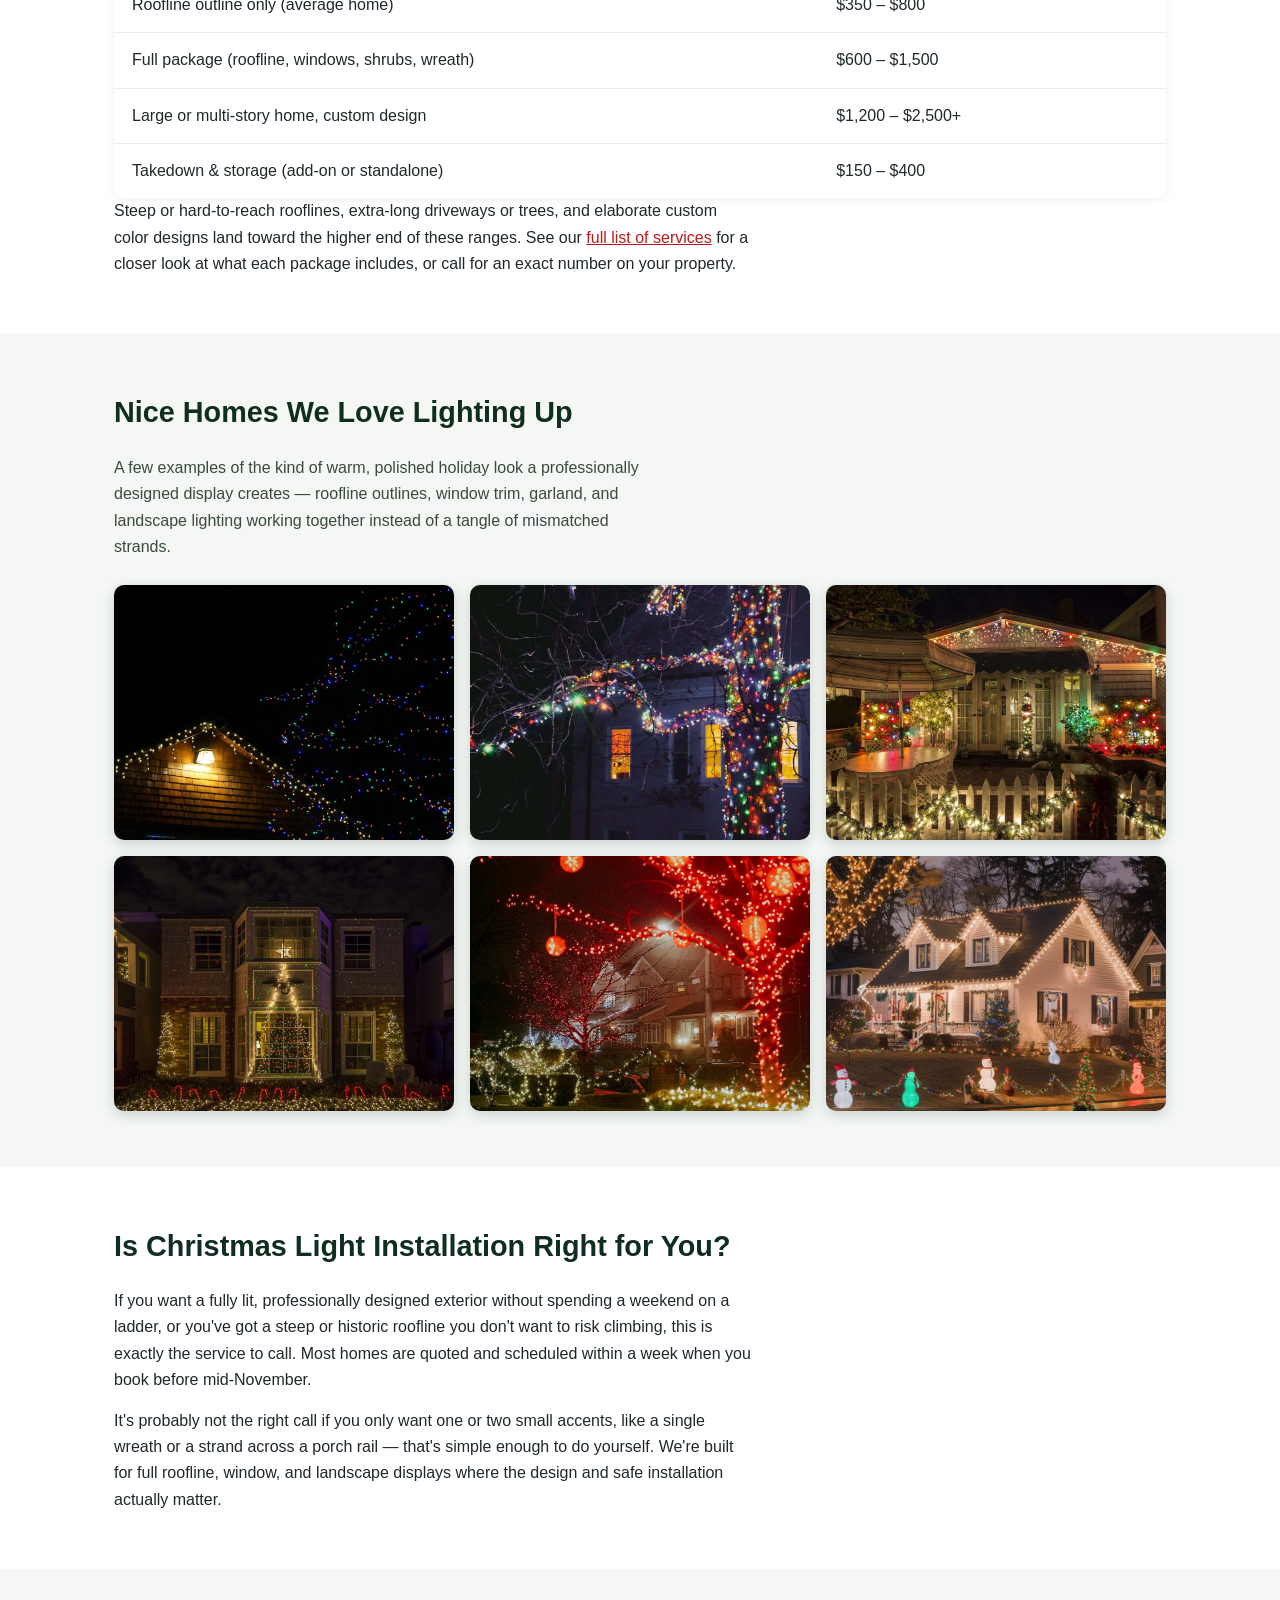
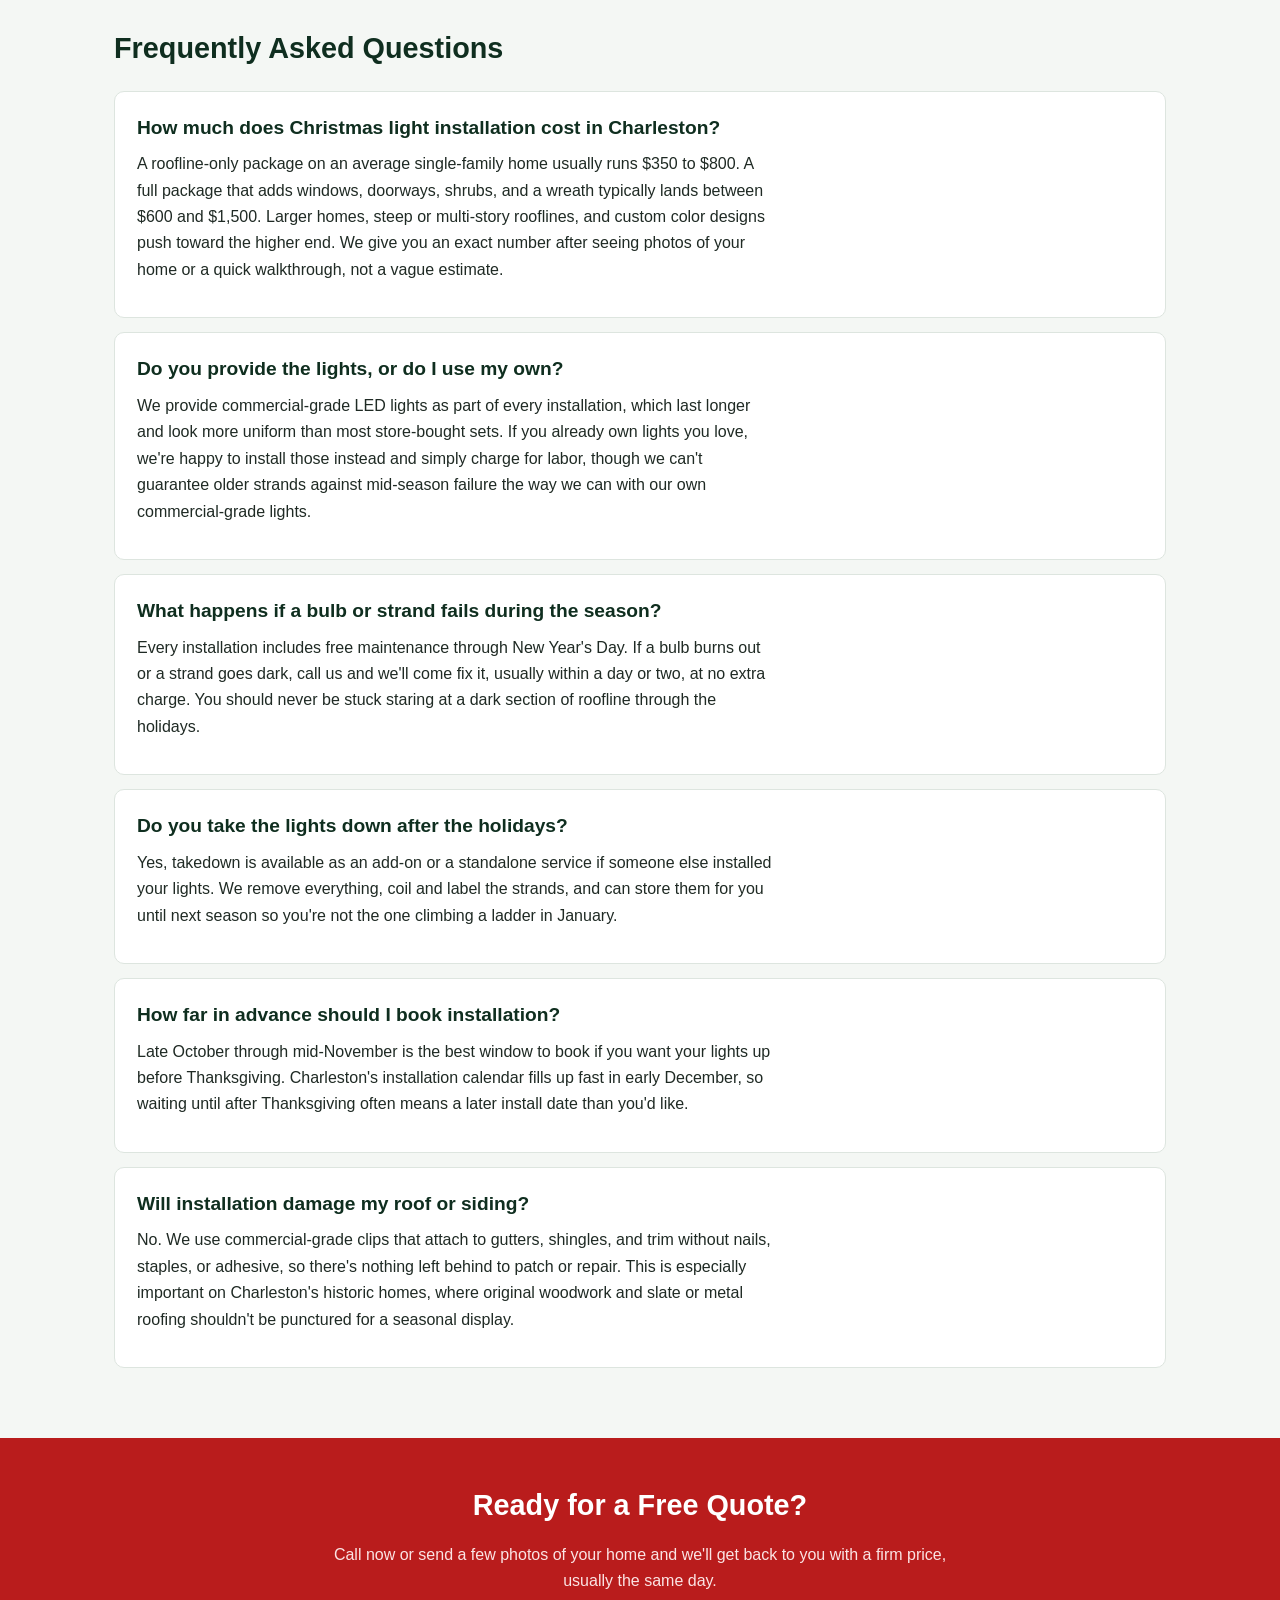
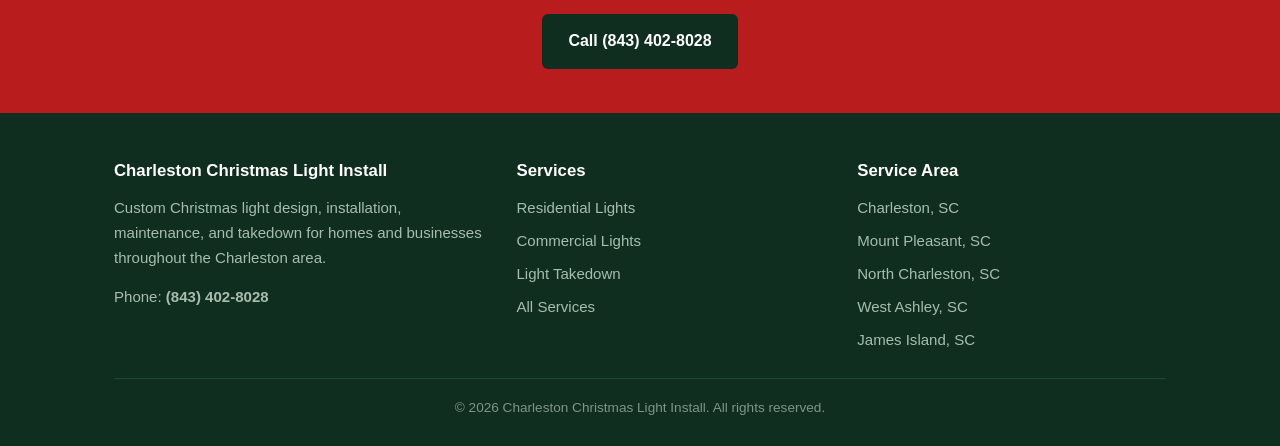
==== commit 5c78ec44: "Eliminate duplicate photos sitewide: restore original stock images to their primary spots, use Rick'" ====
--- a/index.html
+++ b/index.html
@@ -127,7 +127,7 @@
       <li><strong>Season-long maintenance included.</strong> If a bulb or strand fails, we come fix it at no extra charge through New Year's Day.</li>
       <li><strong>Takedown after the season.</strong> We remove everything, coil and label the strands, and can store them until next year if you'd like.</li>
     </ol>
-    <img src="images/gallery-home-lights-1.jpg" alt="Roofline Christmas light installation on a home in Charleston, SC" style="margin-top:24px; border-radius:10px;">
+    <img src="images/how-it-works-charleston.jpg" alt="Christmas light installation crew's finished work on a home in Charleston, SC" style="margin-top:24px; border-radius:10px;">
   </div>
 </section>
 
@@ -172,10 +172,10 @@
     <p class="lead" style="color:#3a4a40; max-width:60ch; margin-bottom: 24px;">A few examples of the kind of warm, polished holiday look a professionally designed display creates &mdash; roofline outlines, window trim, garland, and landscape lighting working together instead of a tangle of mismatched strands.</p>
     <div class="photo-gallery">
       <figure><img src="images/gallery-home-lights-1.jpg" alt="Home in Charleston, SC decorated with roofline Christmas lights"></figure>
-      <figure><img src="images/gallery-home-lights-2.jpg" alt="Charleston home with warm white Christmas lights outlining the gables and roofline at dusk"></figure>
+      <figure><img src="images/gallery-home-lights-2.jpg" alt="Charleston home with warm white Christmas light installation on the porch"></figure>
       <figure><img src="images/gallery-home-lights-3.jpg" alt="Christmas lights outlining the roofline and windows of a home"></figure>
-      <figure><img src="images/gallery-home-lights-4.jpg" alt="Home landscaping, shrubs, and trees wrapped in warm Christmas lights"></figure>
-      <figure><img src="images/gallery-home-lights-5.jpg" alt="Brick home decorated with Christmas lights and wreaths on the windows"></figure>
+      <figure><img src="images/gallery-home-lights-4.jpg" alt="Home exterior lit up with professional Christmas light installation"></figure>
+      <figure><img src="images/gallery-home-lights-5.jpg" alt="Charleston home decorated with Christmas lights and garland"></figure>
       <figure><img src="images/gallery-home-lights-6.jpg" alt="Home and yard decorated with Christmas lights and holiday displays in Charleston, SC"></figure>
     </div>
   </div>
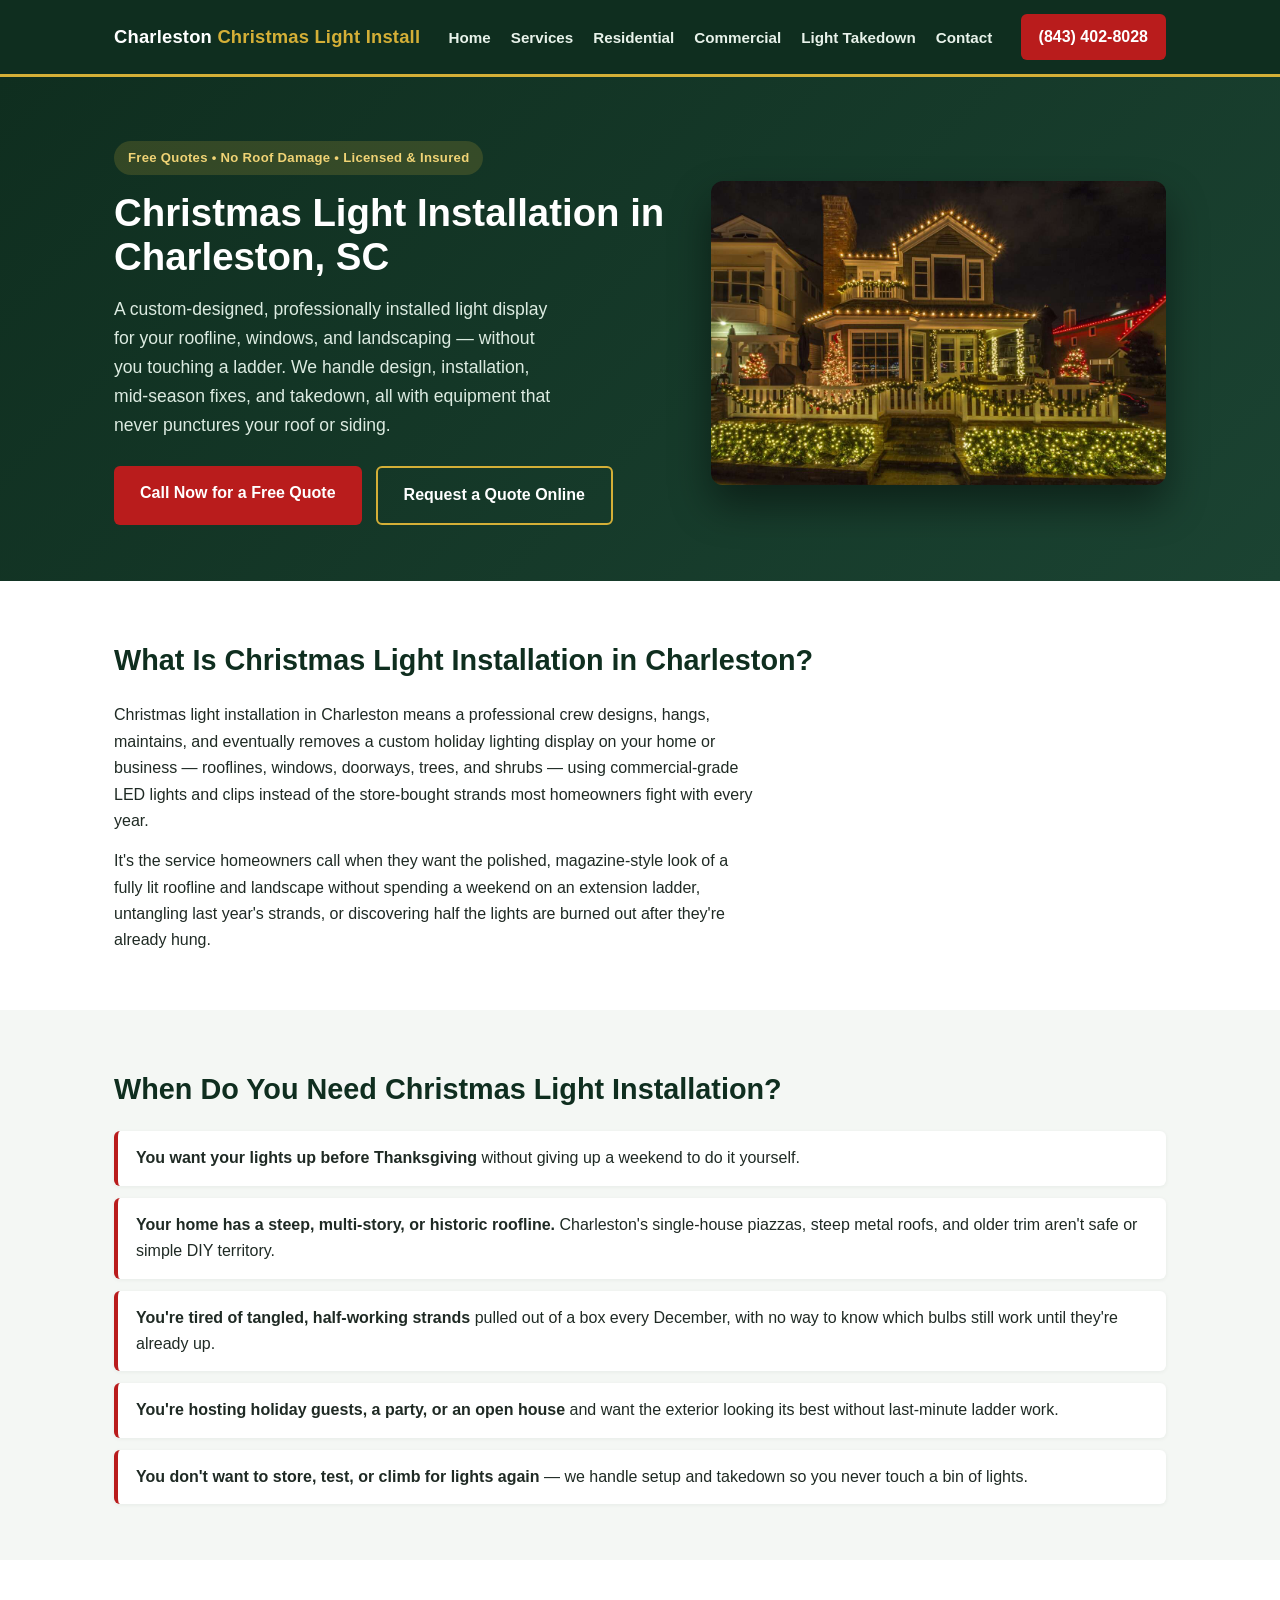
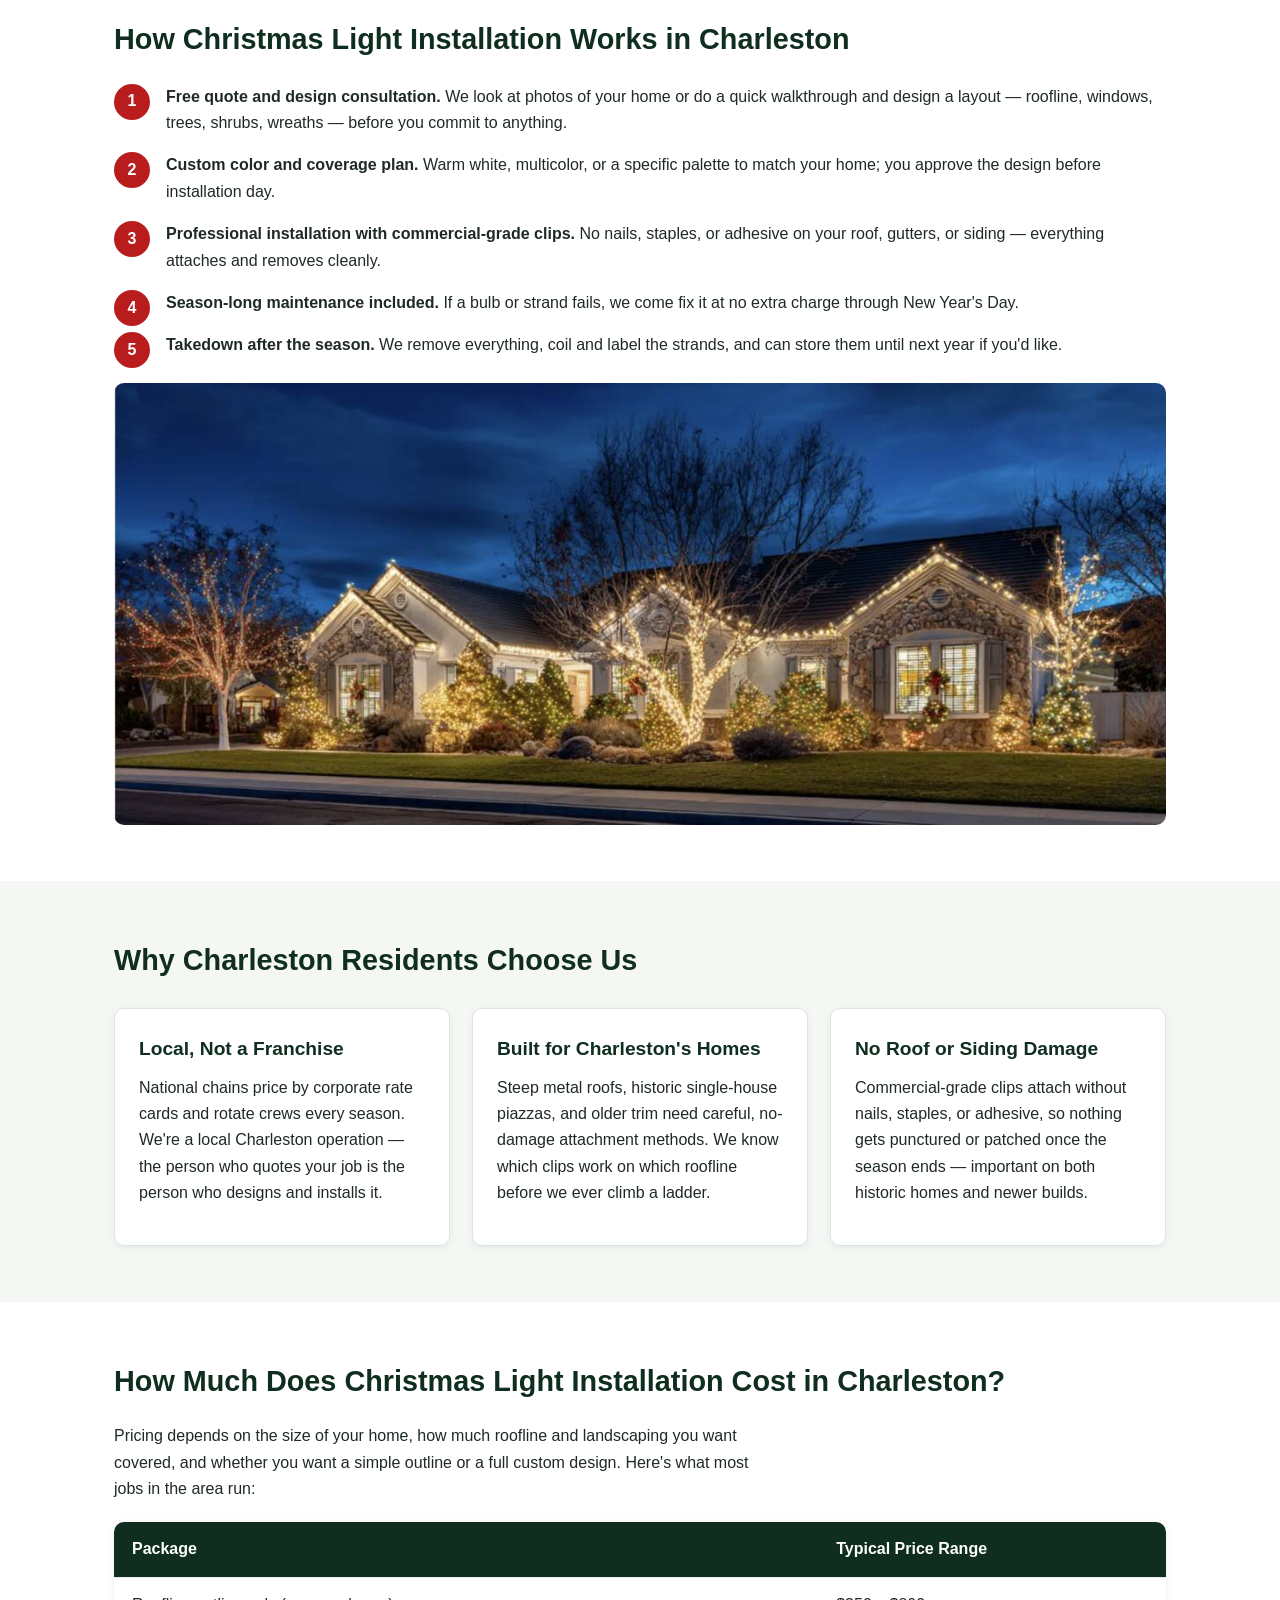
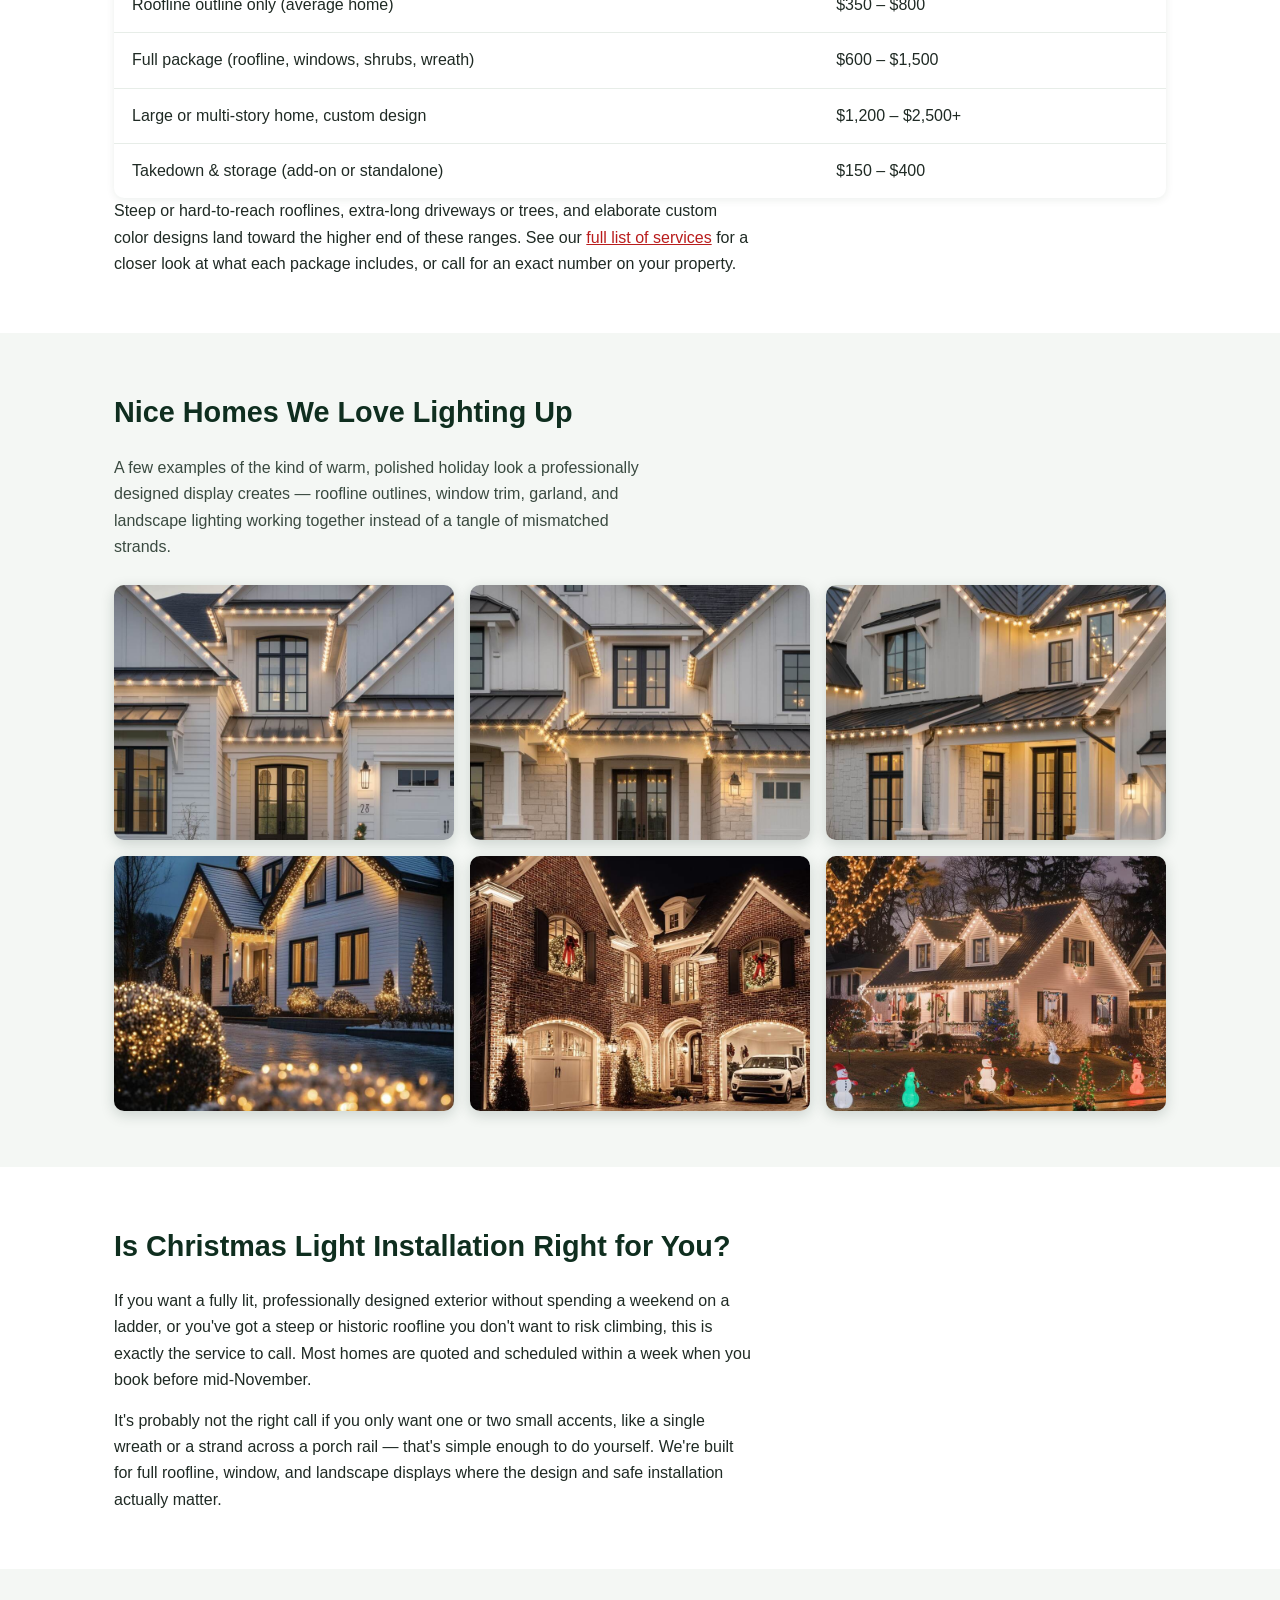
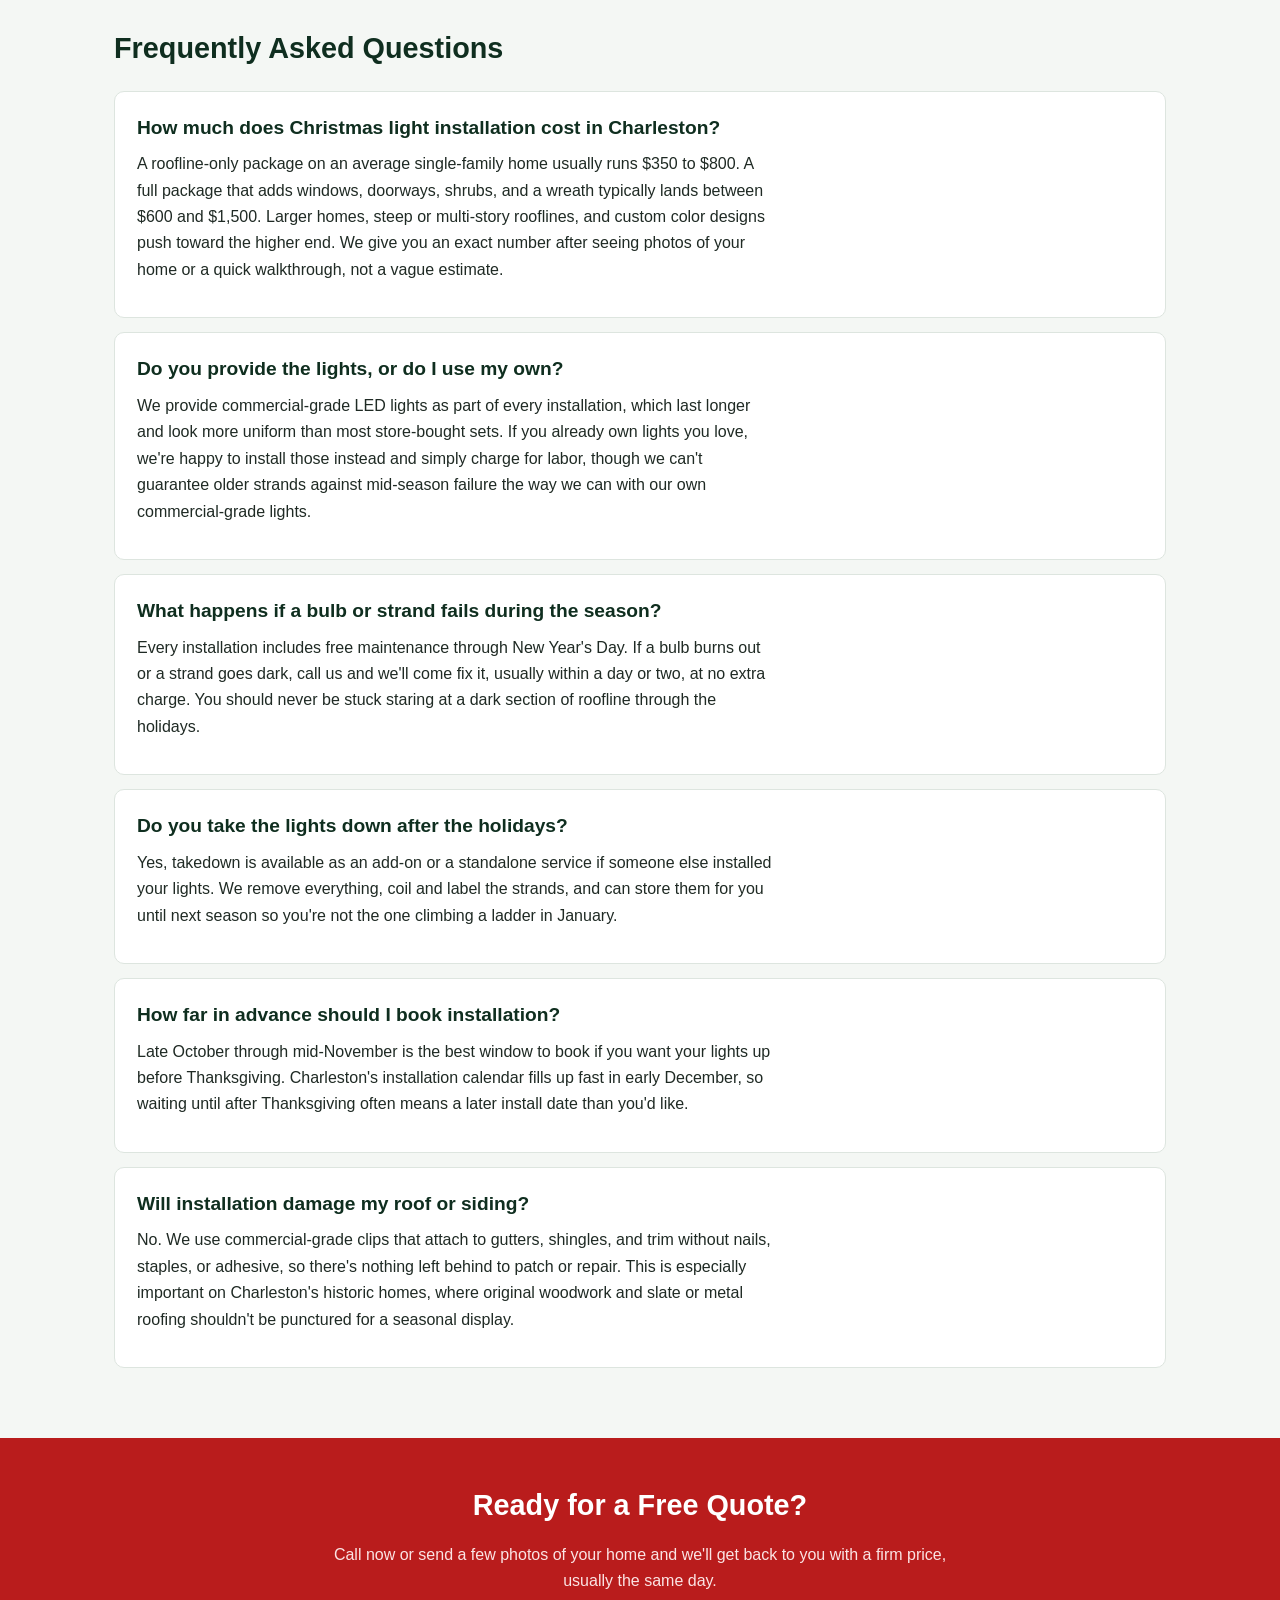
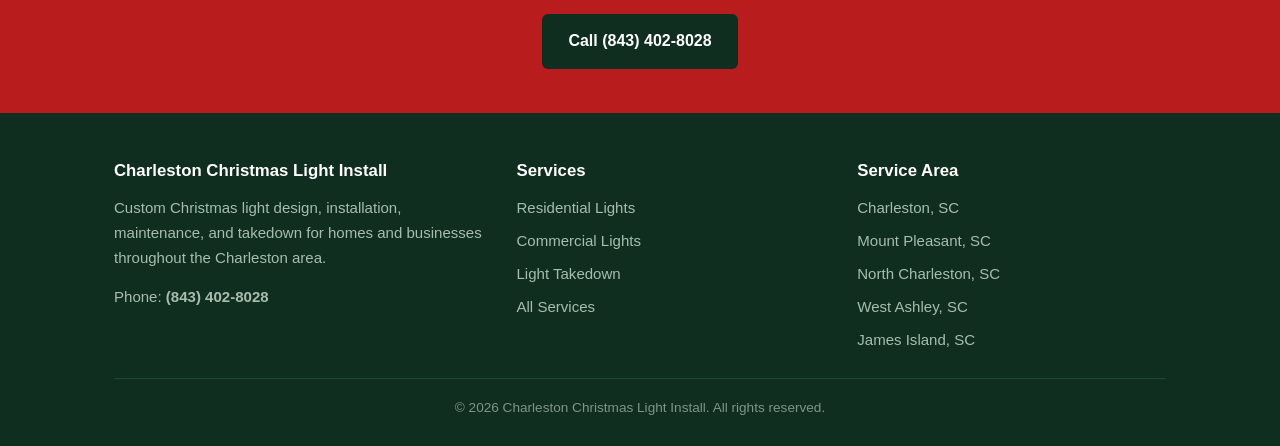
==== commit a0dfe610: "Swap gallery photos to personal images, move stock photos to services.html Gallery section now shows" ====
--- a/index.html
+++ b/index.html
@@ -171,11 +171,11 @@
     <h2>Nice Homes We Love Lighting Up</h2>
     <p class="lead" style="color:#3a4a40; max-width:60ch; margin-bottom: 24px;">A few examples of the kind of warm, polished holiday look a professionally designed display creates &mdash; roofline outlines, window trim, garland, and landscape lighting working together instead of a tangle of mismatched strands.</p>
     <div class="photo-gallery">
-      <figure><img src="images/gallery-home-lights-1.jpg" alt="Home in Charleston, SC decorated with roofline Christmas lights"></figure>
-      <figure><img src="images/gallery-home-lights-2.jpg" alt="Charleston home with warm white Christmas light installation on the porch"></figure>
-      <figure><img src="images/gallery-home-lights-3.jpg" alt="Christmas lights outlining the roofline and windows of a home"></figure>
-      <figure><img src="images/gallery-home-lights-4.jpg" alt="Home exterior lit up with professional Christmas light installation"></figure>
-      <figure><img src="images/gallery-home-lights-5.jpg" alt="Charleston home decorated with Christmas lights and garland"></figure>
+      <figure><img src="images/gallery-home-lights-1.jpg" alt="White two-story home in Charleston, SC with warm white Christmas lights outlining the roofline and gables"></figure>
+      <figure><img src="images/gallery-home-lights-2.jpg" alt="Stone and white Charleston home with Christmas lights along the roofline, porch, and entryway at dusk"></figure>
+      <figure><img src="images/gallery-home-lights-3.jpg" alt="Home with a black metal roof outlined in Christmas lights along the gables and windows"></figure>
+      <figure><img src="images/gallery-home-lights-4.jpg" alt="Snow-covered home with icicle lights on the gables and shrubs wrapped in warm Christmas lights"></figure>
+      <figure><img src="images/gallery-home-lights-5.jpg" alt="Brick home decorated with roofline Christmas lights, wreaths in the windows, and a lit garage"></figure>
       <figure><img src="images/gallery-home-lights-6.jpg" alt="Home and yard decorated with Christmas lights and holiday displays in Charleston, SC"></figure>
     </div>
   </div>
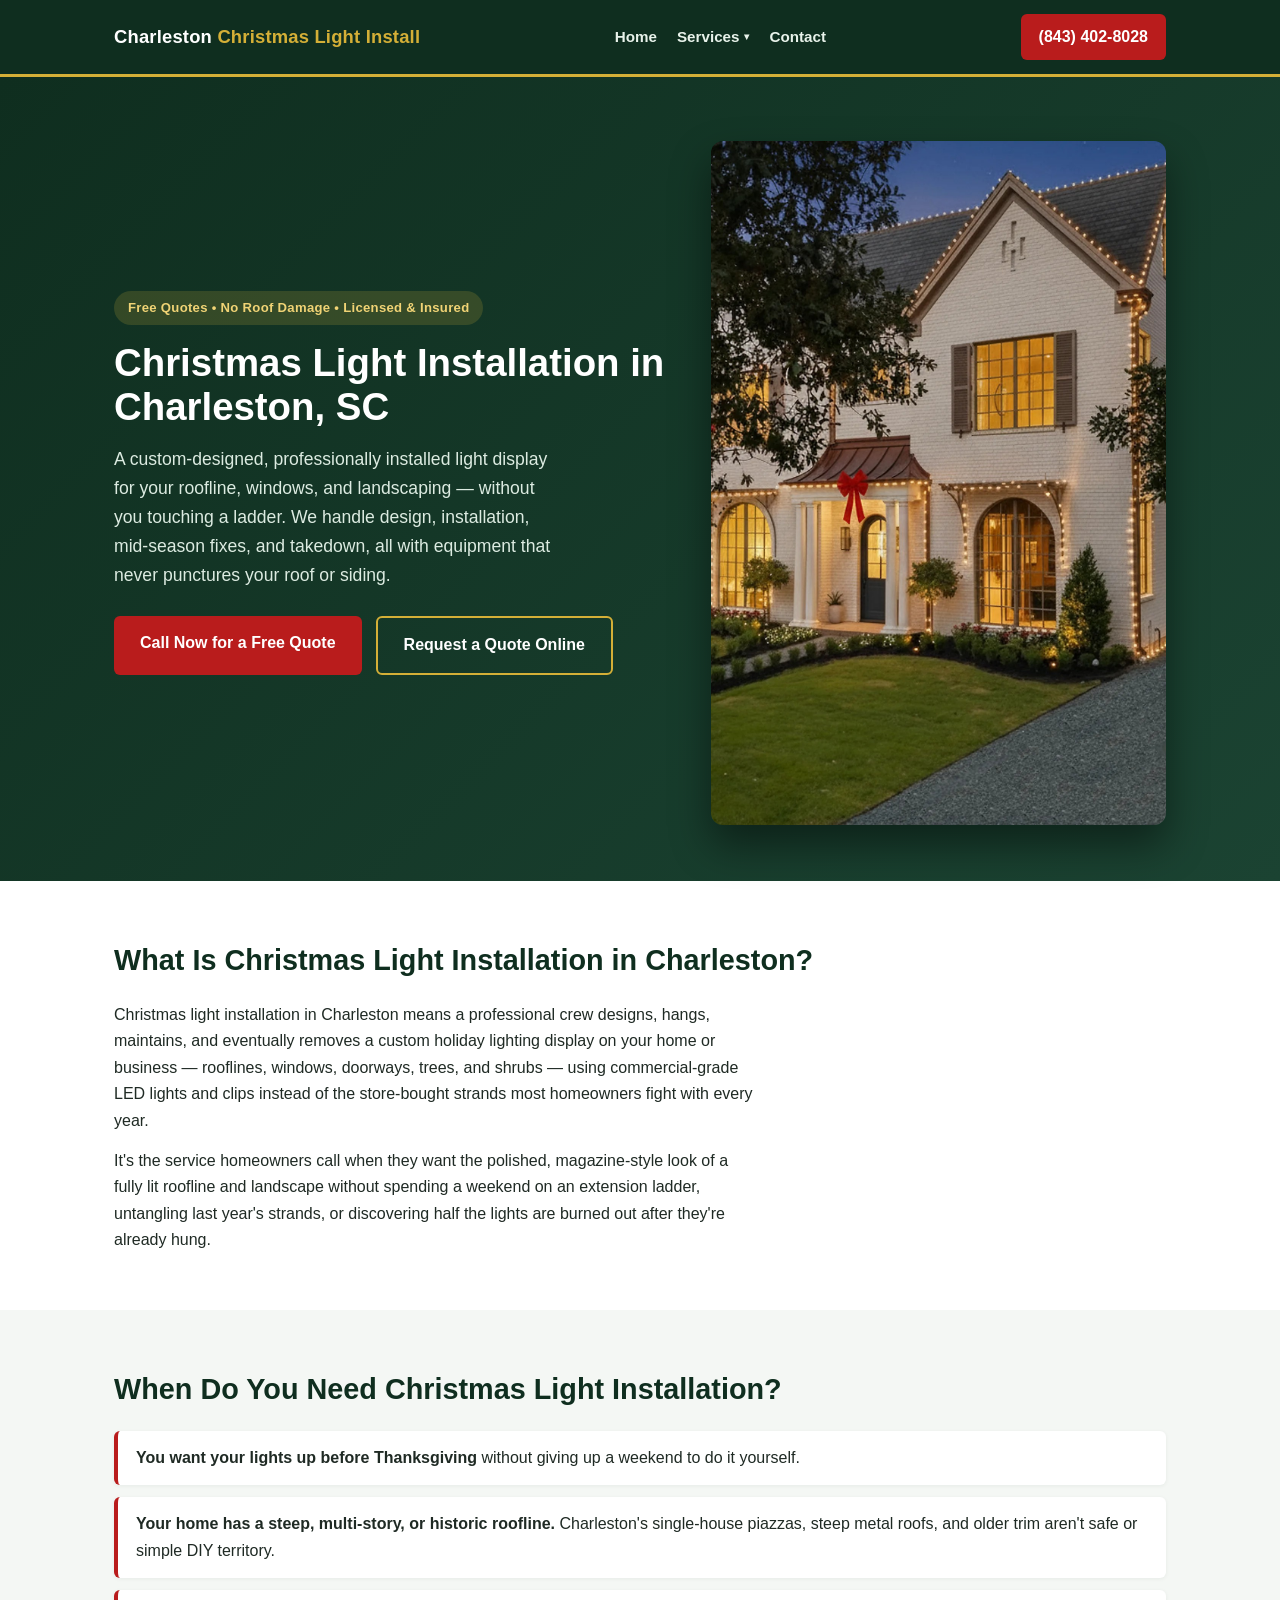
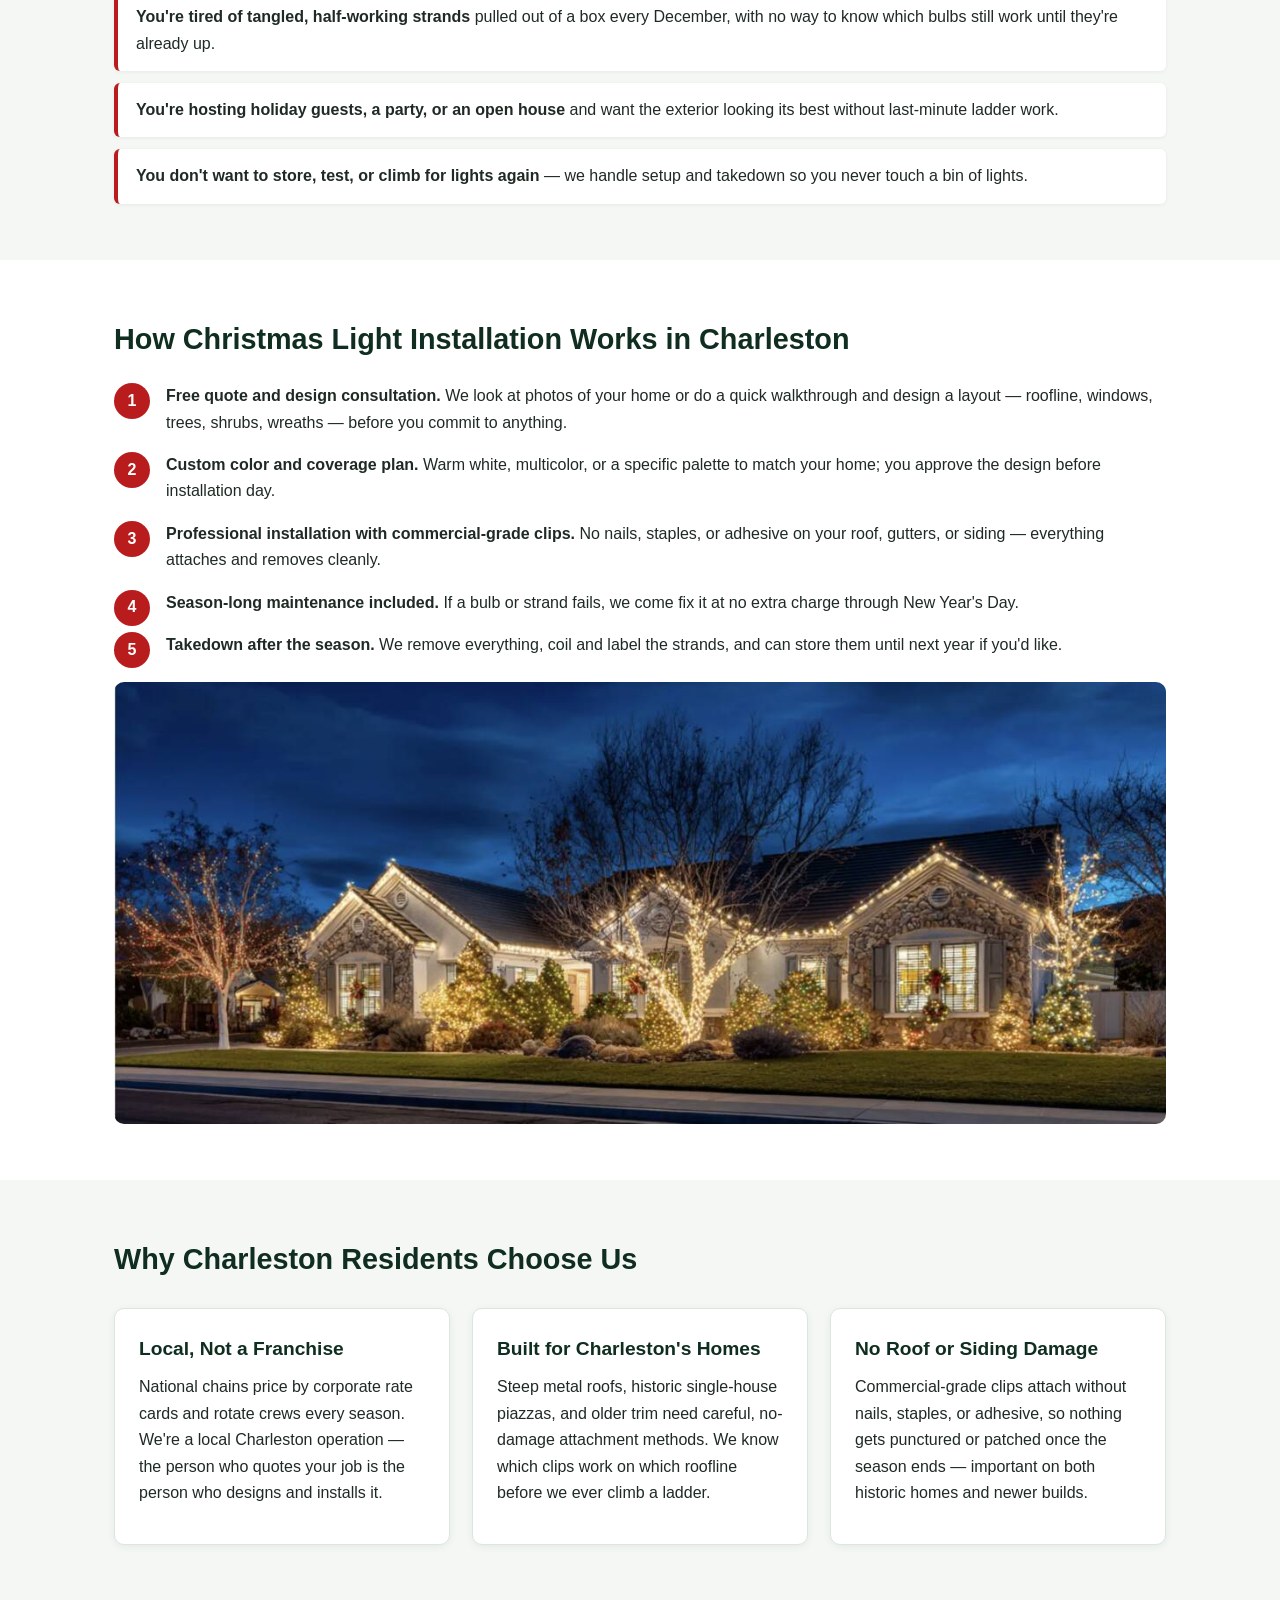
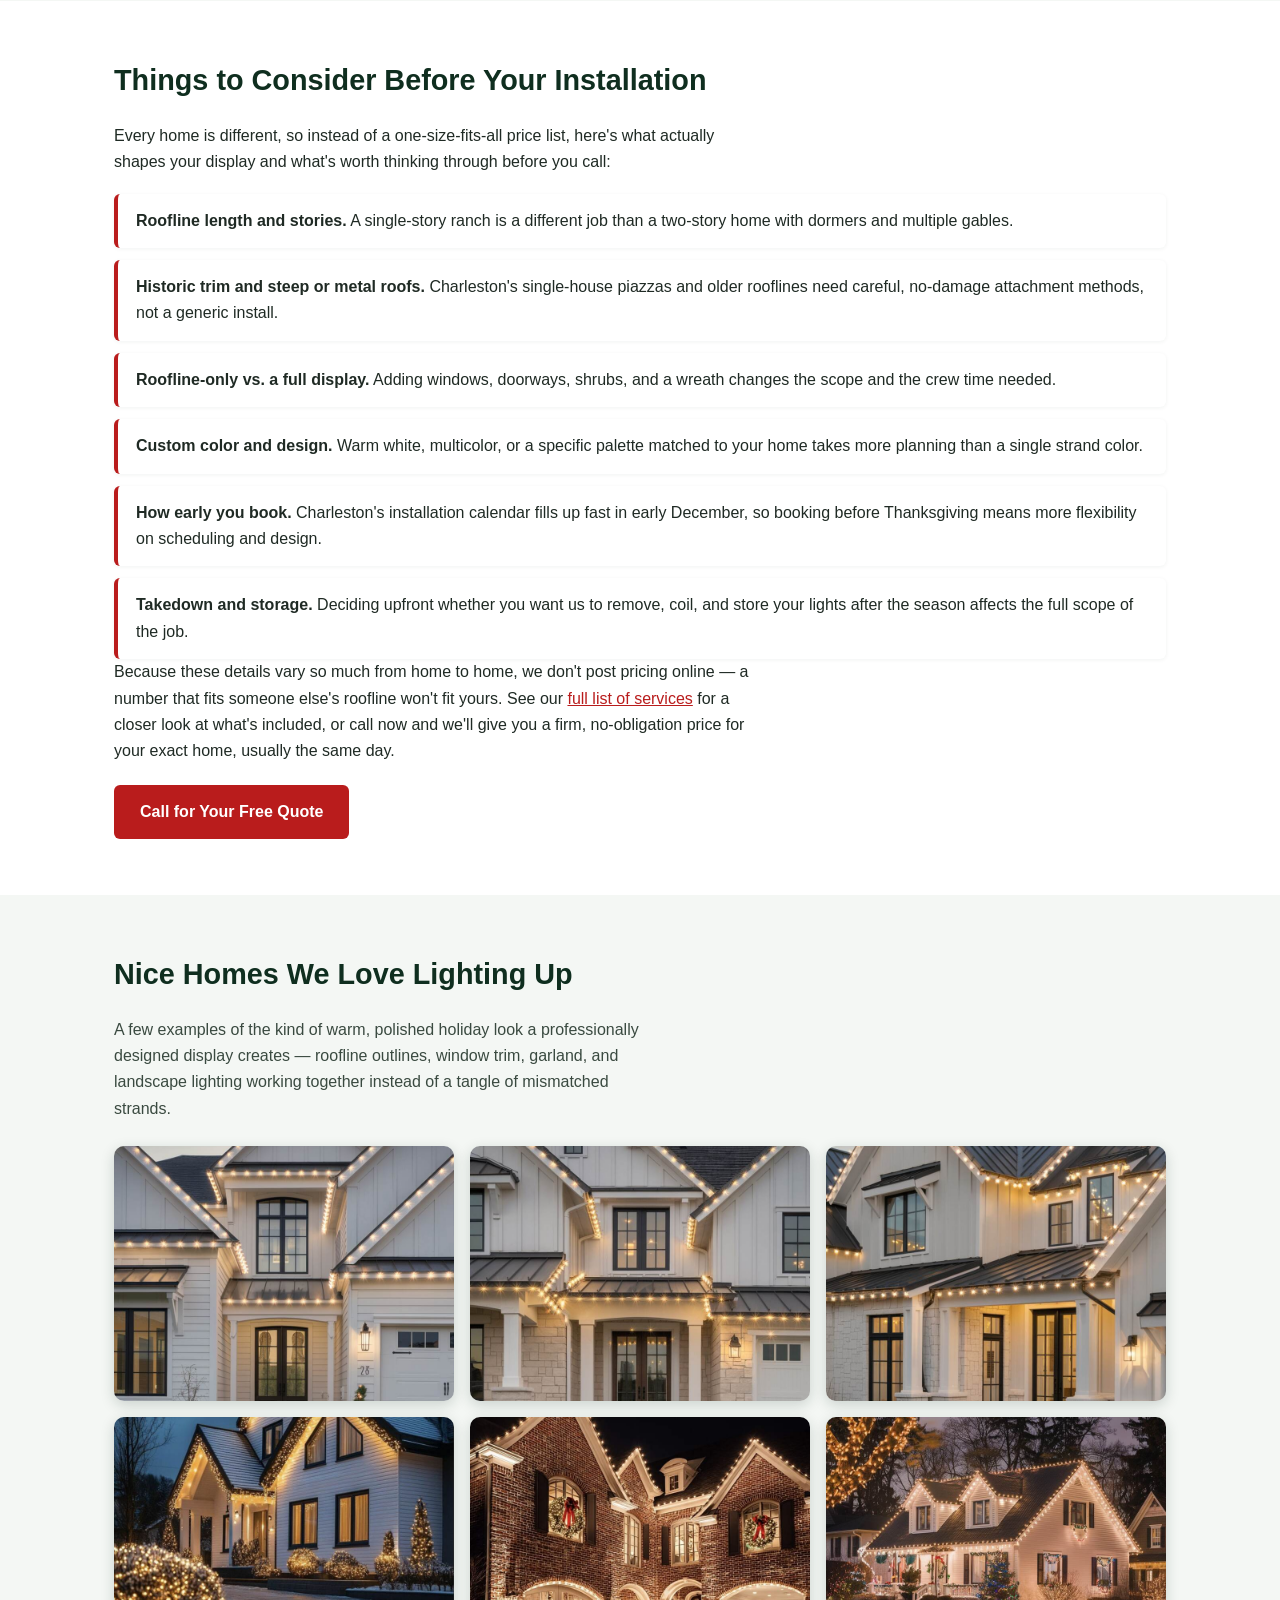
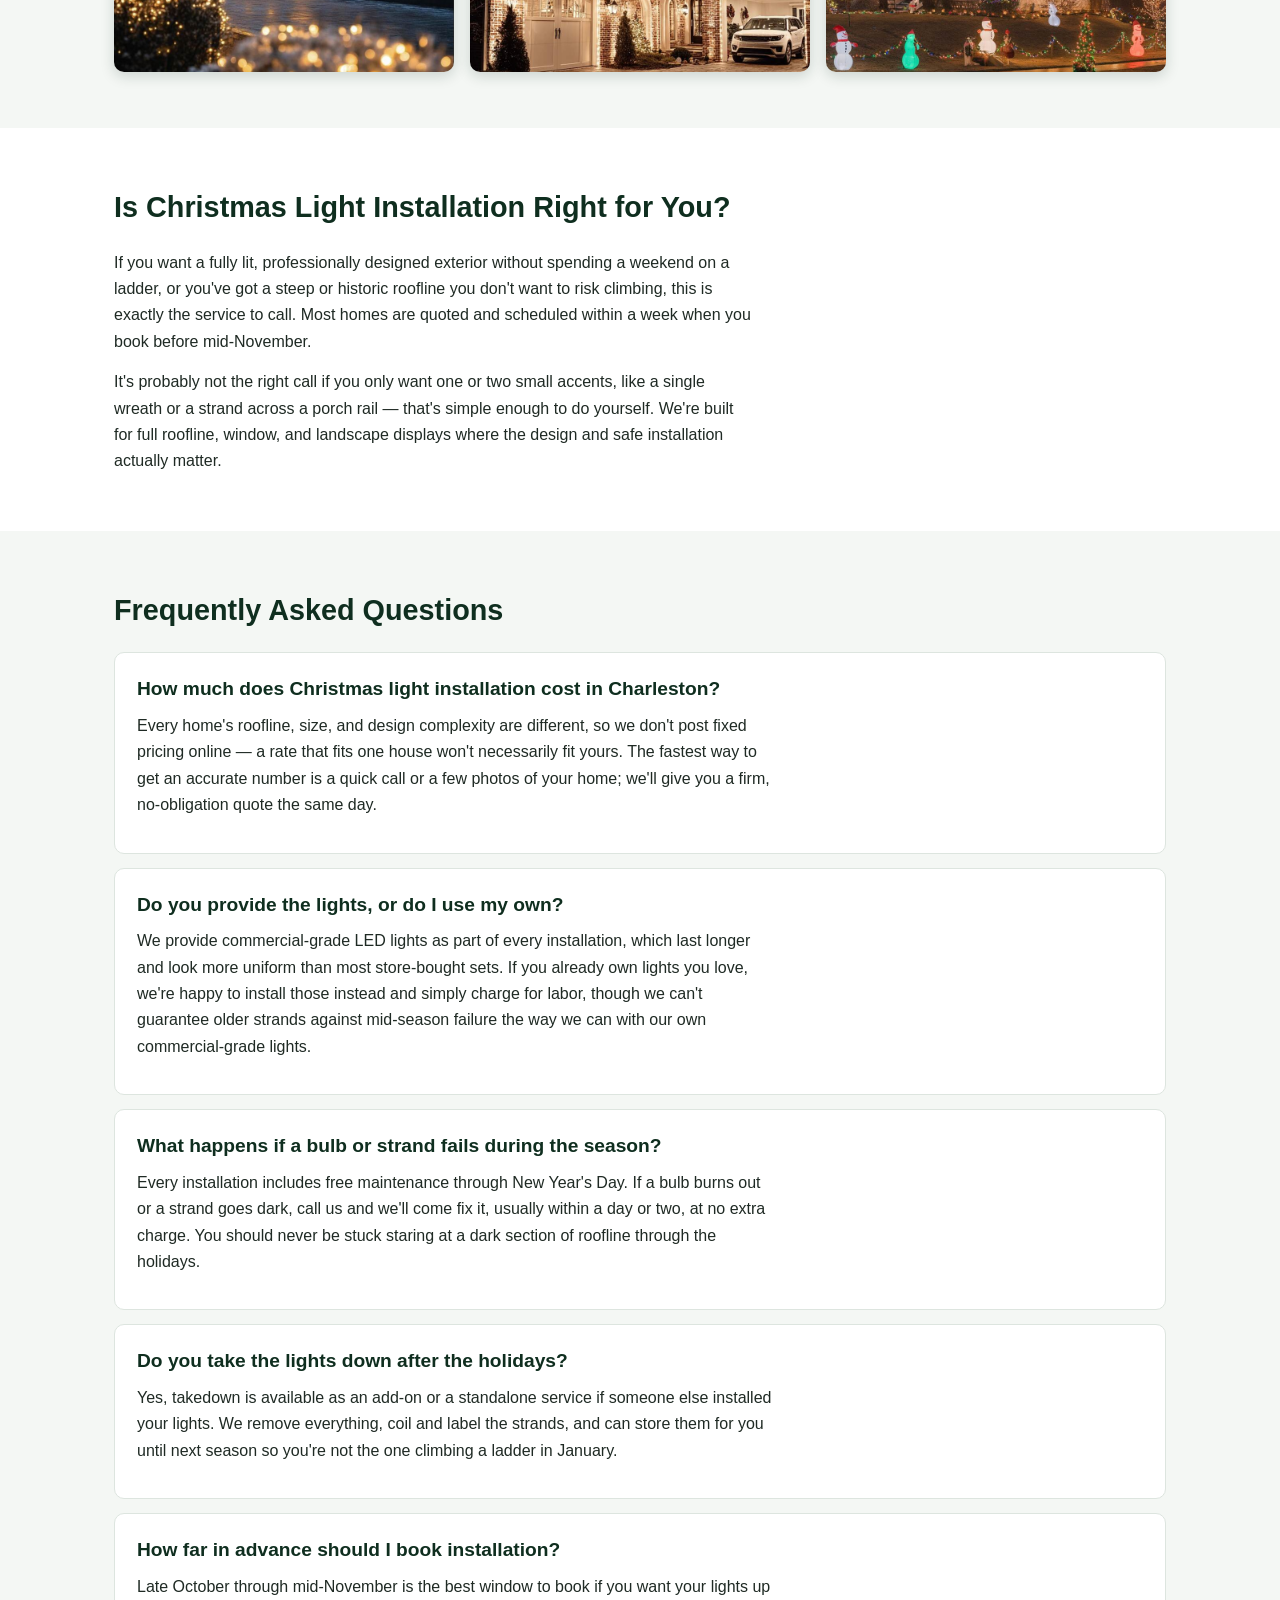
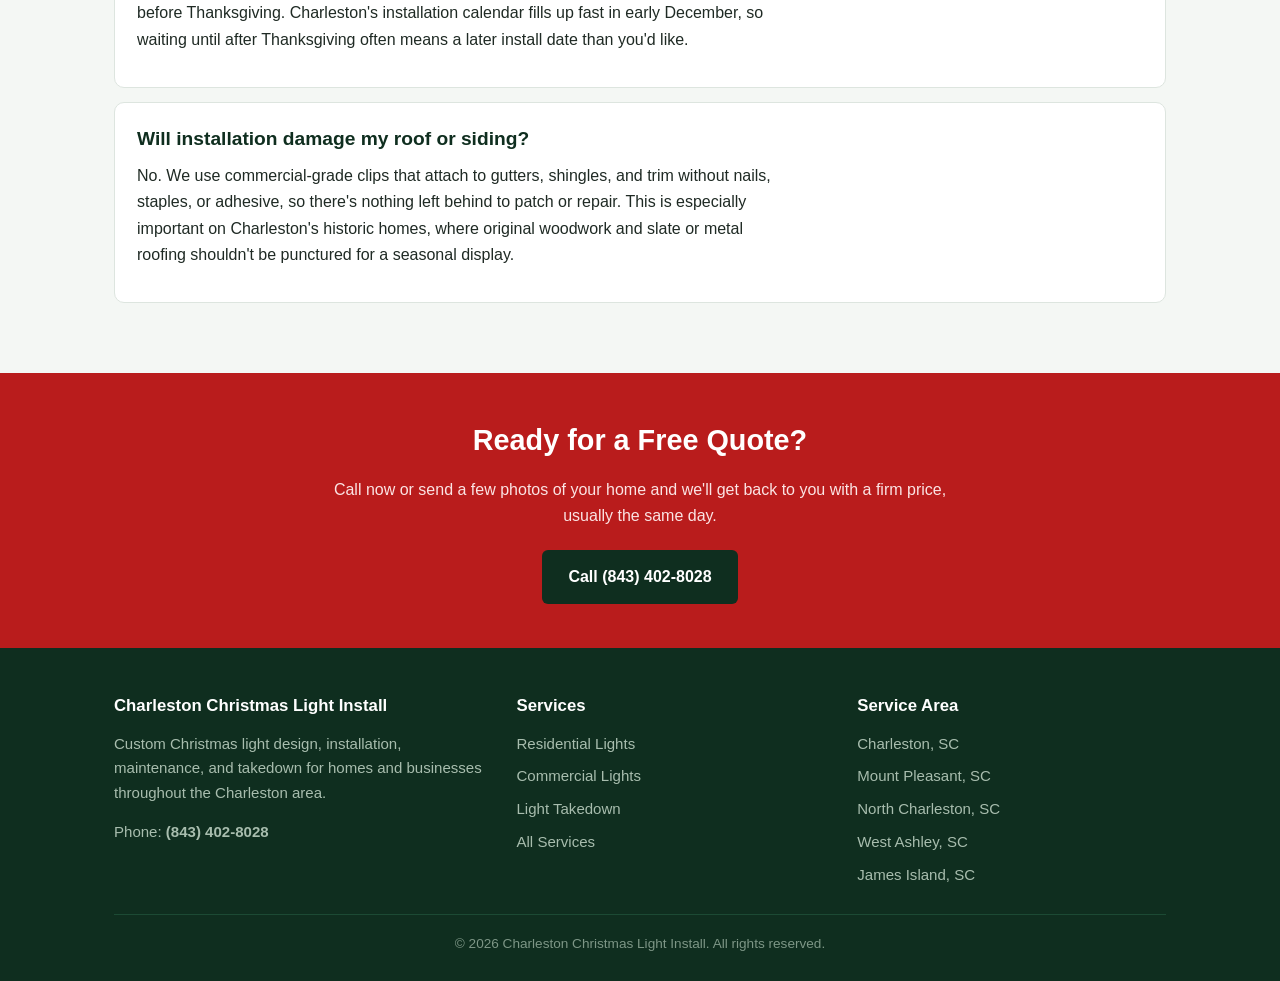
==== commit b154a8ba: "Remove pricing site-wide; add Services dropdown nav and Things to Consider section" ====
--- a/index.html
+++ b/index.html
@@ -31,7 +31,7 @@
     {
       "@type": "Question",
       "name": "How much does Christmas light installation cost in Charleston?",
-      "acceptedAnswer": { "@type": "Answer", "text": "A rooflineonly package on an average single-family home usually runs $350 to $800. A full package that adds windows, doorways, shrubs, and a wreath typically lands between $600 and $1,500. Larger homes, steep or multi-story rooflines, and custom color designs push toward the higher end. We give you an exact number after seeing photos of your home or a quick walkthrough, not a vague estimate." }
+      "acceptedAnswer": { "@type": "Answer", "text": "Every home's roofline, size, and design complexity are different, so we don't post fixed pricing online — a rate that fits one house won't necessarily fit yours. The fastest way to get an accurate number is a quick call or a few photos of your home; we'll give you a firm, no-obligation quote the same day." }
     },
     {
       "@type": "Question",
@@ -69,10 +69,14 @@
     <a href="/" class="logo">Charleston <span>Christmas Light Install</span></a>
     <nav class="main-nav">
       <a href="/">Home</a>
-      <a href="/services.html">Services</a>
-      <a href="/residential-christmas-lights-charleston.html">Residential</a>
-      <a href="/commercial-christmas-lights-charleston.html">Commercial</a>
-      <a href="/holiday-light-takedown-charleston.html">Light Takedown</a>
+      <div class="nav-dropdown">
+        <a href="/services.html" class="dropdown-toggle">Services <span class="caret">&#9662;</span></a>
+        <div class="dropdown-menu">
+          <a href="/residential-christmas-lights-charleston.html">Residential</a>
+          <a href="/commercial-christmas-lights-charleston.html">Commercial</a>
+          <a href="/holiday-light-takedown-charleston.html">Light Takedown</a>
+        </div>
+      </div>
       <a href="/contact.html">Contact</a>
     </nav>
     <a href="tel:+18434028028" class="nav-cta">(843) 402-8028</a>
@@ -153,16 +157,20 @@
 
 <section>
   <div class="container section-body">
-    <h2>How Much Does Christmas Light Installation Cost in Charleston?</h2>
-    <p>Pricing depends on the size of your home, how much roofline and landscaping you want covered, and whether you want a simple outline or a full custom design. Here's what most jobs in the area run:</p>
-    <table class="price-table">
-      <tr><th>Package</th><th>Typical Price Range</th></tr>
-      <tr><td>Roofline outline only (average home)</td><td>$350 &ndash; $800</td></tr>
-      <tr><td>Full package (roofline, windows, shrubs, wreath)</td><td>$600 &ndash; $1,500</td></tr>
-      <tr><td>Large or multi-story home, custom design</td><td>$1,200 &ndash; $2,500+</td></tr>
-      <tr><td>Takedown &amp; storage (add-on or standalone)</td><td>$150 &ndash; $400</td></tr>
-    </table>
-    <p>Steep or hard-to-reach rooflines, extra-long driveways or trees, and elaborate custom color designs land toward the higher end of these ranges. See our <a href="/services.html" style="color: #b91c1c; text-decoration: underline;">full list of services</a> for a closer look at what each package includes, or call for an exact number on your property.</p>
+    <h2>Things to Consider Before Your Installation</h2>
+    <p>Every home is different, so instead of a one-size-fits-all price list, here's what actually shapes your display and what's worth thinking through before you call:</p>
+    <ul class="trigger-list">
+      <li><strong>Roofline length and stories.</strong> A single-story ranch is a different job than a two-story home with dormers and multiple gables.</li>
+      <li><strong>Historic trim and steep or metal roofs.</strong> Charleston's single-house piazzas and older rooflines need careful, no-damage attachment methods, not a generic install.</li>
+      <li><strong>Roofline-only vs. a full display.</strong> Adding windows, doorways, shrubs, and a wreath changes the scope and the crew time needed.</li>
+      <li><strong>Custom color and design.</strong> Warm white, multicolor, or a specific palette matched to your home takes more planning than a single strand color.</li>
+      <li><strong>How early you book.</strong> Charleston's installation calendar fills up fast in early December, so booking before Thanksgiving means more flexibility on scheduling and design.</li>
+      <li><strong>Takedown and storage.</strong> Deciding upfront whether you want us to remove, coil, and store your lights after the season affects the full scope of the job.</li>
+    </ul>
+    <p>Because these details vary so much from home to home, we don't post pricing online &mdash; a number that fits someone else's roofline won't fit yours. See our <a href="/services.html" style="color: #b91c1c; text-decoration: underline;">full list of services</a> for a closer look at what's included, or call now and we'll give you a firm, no-obligation price for your exact home, usually the same day.</p>
+    <div class="cta-row" style="margin-top:20px;">
+      <a href="tel:+18434028028" class="btn btn-primary">Call for Your Free Quote</a>
+    </div>
   </div>
 </section>
 
@@ -195,7 +203,7 @@
 
     <div class="faq-item">
       <h3>How much does Christmas light installation cost in Charleston?</h3>
-      <p>A roofline-only package on an average single-family home usually runs $350 to $800. A full package that adds windows, doorways, shrubs, and a wreath typically lands between $600 and $1,500. Larger homes, steep or multi-story rooflines, and custom color designs push toward the higher end. We give you an exact number after seeing photos of your home or a quick walkthrough, not a vague estimate.</p>
+      <p>Every home's roofline, size, and design complexity are different, so we don't post fixed pricing online &mdash; a rate that fits one house won't necessarily fit yours. The fastest way to get an accurate number is a quick call or a few photos of your home; we'll give you a firm, no-obligation quote the same day.</p>
     </div>
 
     <div class="faq-item">
--- a/styles.css
+++ b/styles.css
@@ -81,6 +81,62 @@
 
 nav.main-nav a:hover {
   color: #d4af37;
+}
+
+/* ---------- Nav dropdown (Services) ---------- */
+.nav-dropdown {
+  position: relative;
+}
+
+.dropdown-toggle {
+  display: inline-flex;
+  align-items: center;
+  gap: 5px;
+}
+
+.dropdown-toggle .caret {
+  font-size: 0.65rem;
+  transition: transform 0.15s ease;
+}
+
+.nav-dropdown:hover .caret,
+.nav-dropdown:focus-within .caret {
+  transform: rotate(180deg);
+}
+
+.dropdown-menu {
+  display: none;
+  position: absolute;
+  top: 100%;
+  left: 0;
+  margin-top: 8px;
+  background: #0f2e1f;
+  border: 1px solid #1c4a34;
+  border-radius: 8px;
+  padding: 8px 0;
+  min-width: 200px;
+  box-shadow: 0 12px 28px rgba(0, 0, 0, 0.4);
+  z-index: 200;
+}
+
+.dropdown-menu a {
+  display: block;
+  padding: 10px 18px;
+  white-space: nowrap;
+  color: #e8f2ea;
+  text-decoration: none;
+  font-weight: 600;
+  font-size: 0.95rem;
+}
+
+.dropdown-menu a:hover {
+  background: rgba(212, 175, 55, 0.15);
+  color: #d4af37;
+}
+
+.nav-dropdown:hover .dropdown-menu,
+.nav-dropdown:focus-within .dropdown-menu {
+  display: block;
 }
 
 .nav-cta {
@@ -297,34 +353,6 @@
   margin: 0;
 }
 
-/* ---------- Pricing table ---------- */
-.price-table {
-  width: 100%;
-  border-collapse: collapse;
-  margin-top: 20px;
-  background: #ffffff;
-  border-radius: 10px;
-  overflow: hidden;
-  box-shadow: 0 2px 8px rgba(15, 46, 31, 0.08);
-}
-
-.price-table th,
-.price-table td {
-  text-align: left;
-  padding: 14px 18px;
-  border-bottom: 1px solid #e7ede8;
-}
-
-.price-table th {
-  background: #0f2e1f;
-  color: #fff;
-  font-weight: 700;
-}
-
-.price-table tr:last-child td {
-  border-bottom: none;
-}
-
 /* ---------- FAQ ---------- */
 .faq-item {
   background: #ffffff;
@@ -535,6 +563,32 @@
     width: 100%;
     justify-content: center;
   }
+
+  .nav-dropdown {
+    position: static;
+    display: flex;
+    flex-direction: column;
+    align-items: center;
+  }
+
+  .dropdown-menu {
+    display: flex;
+    flex-direction: column;
+    position: static;
+    box-shadow: none;
+    border: none;
+    background: transparent;
+    margin-top: 4px;
+    padding: 0;
+    min-width: 0;
+  }
+
+  .dropdown-menu a {
+    padding: 6px 12px;
+    text-align: center;
+    font-size: 0.88rem;
+    color: #a8bdae;
+  }
 }
 
 @media (min-width: 861px) and (max-width: 1050px) {
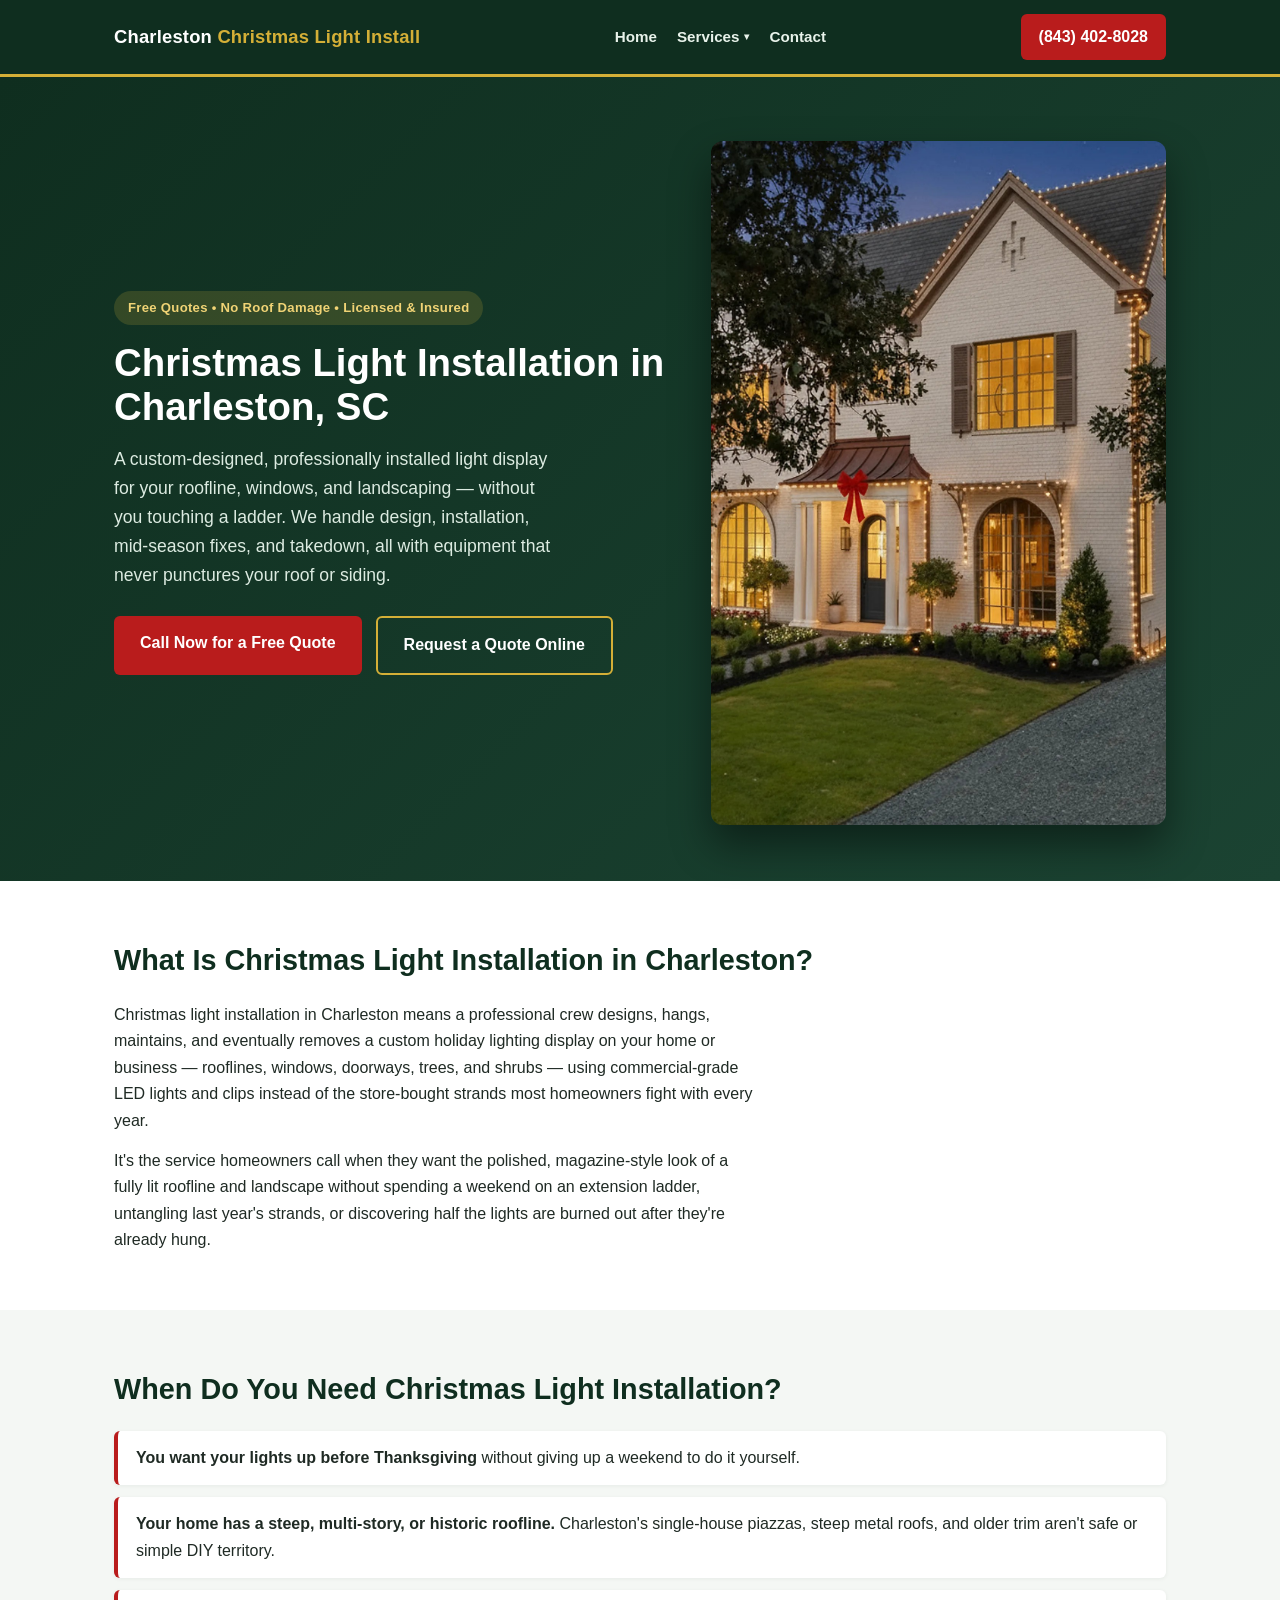
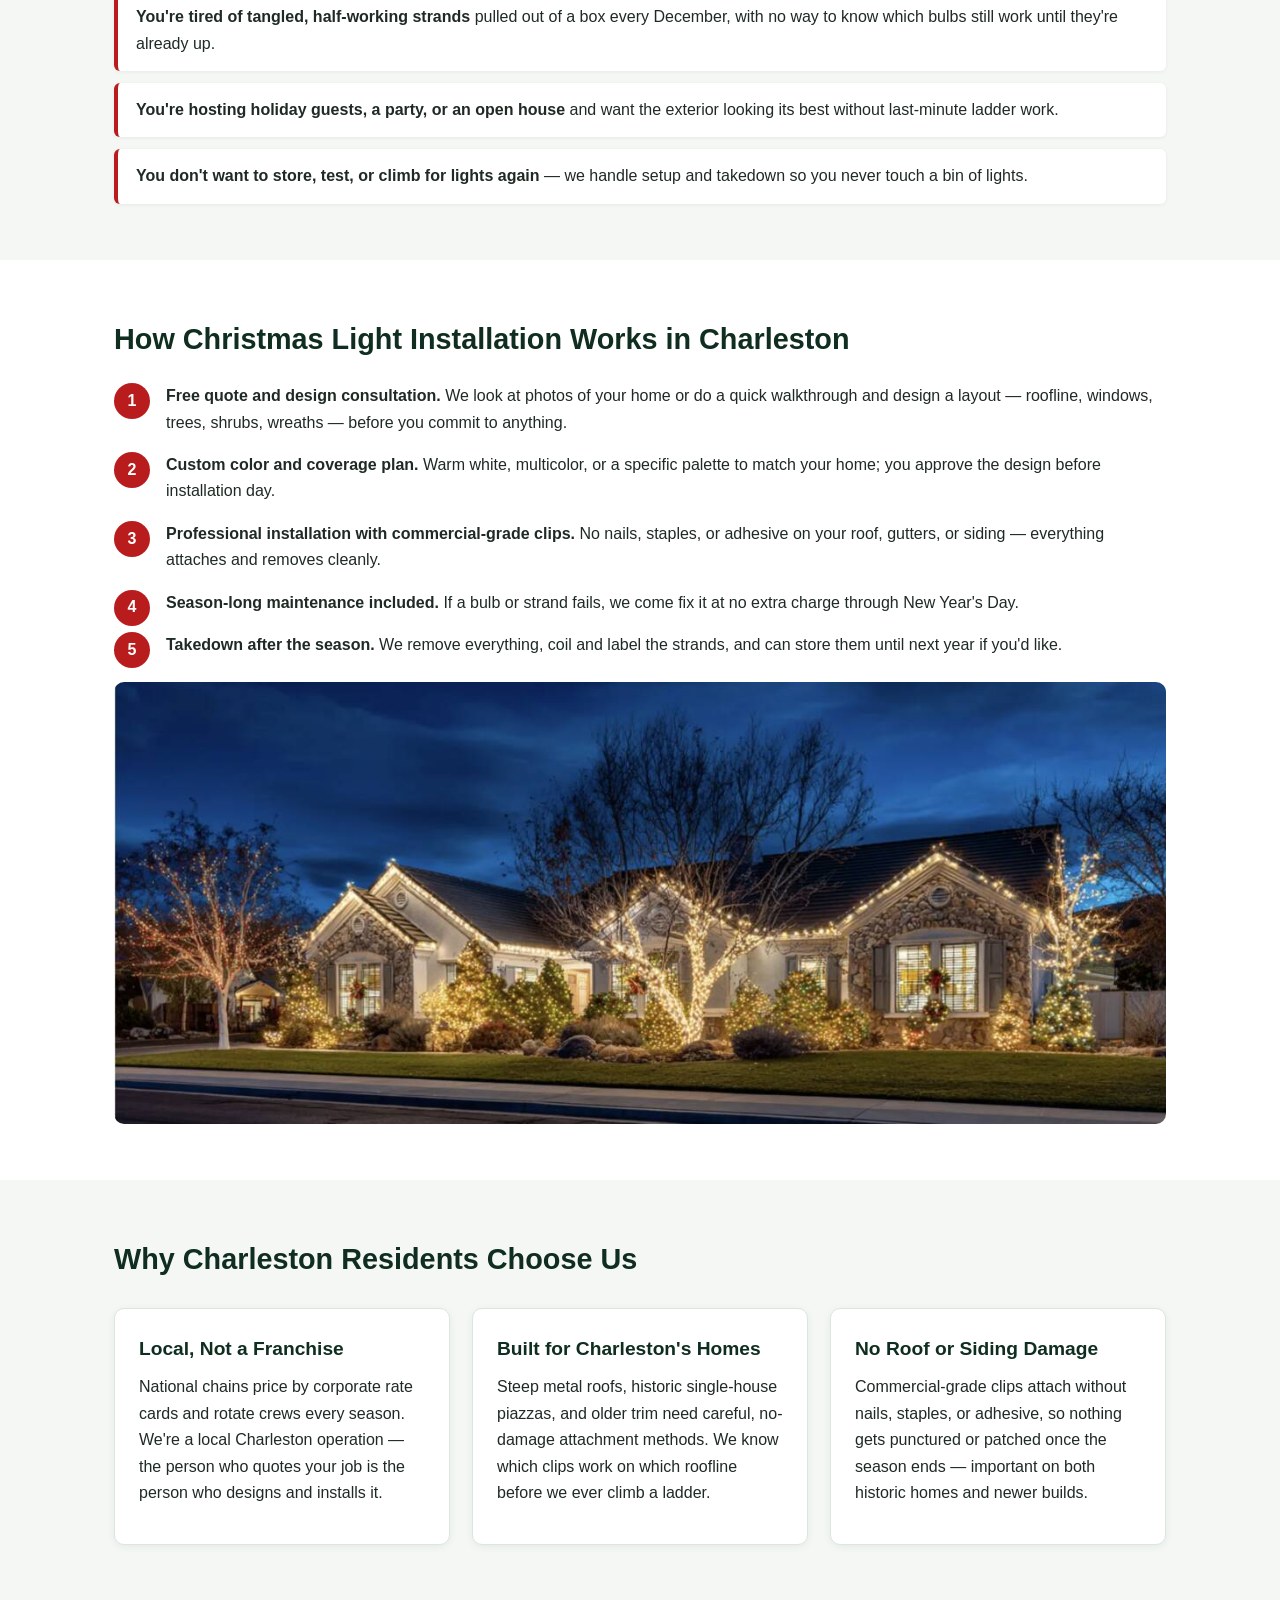
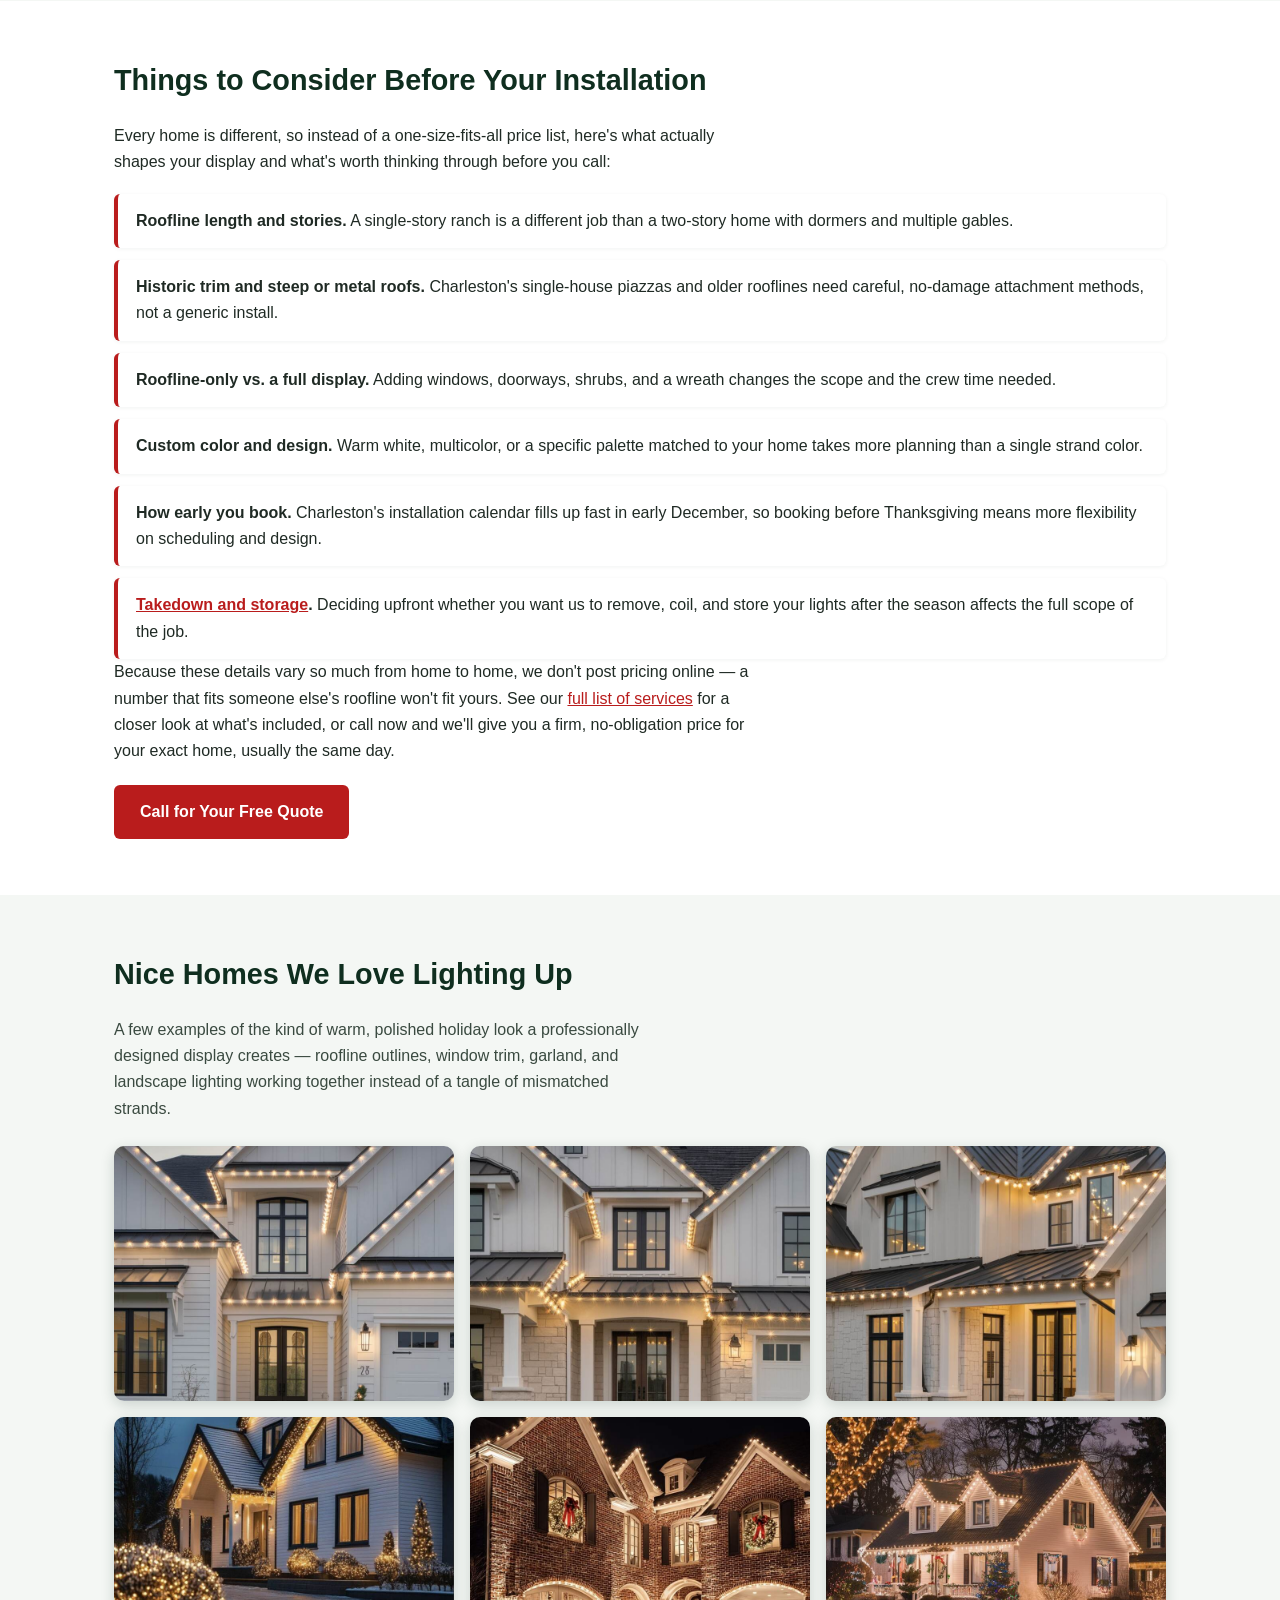
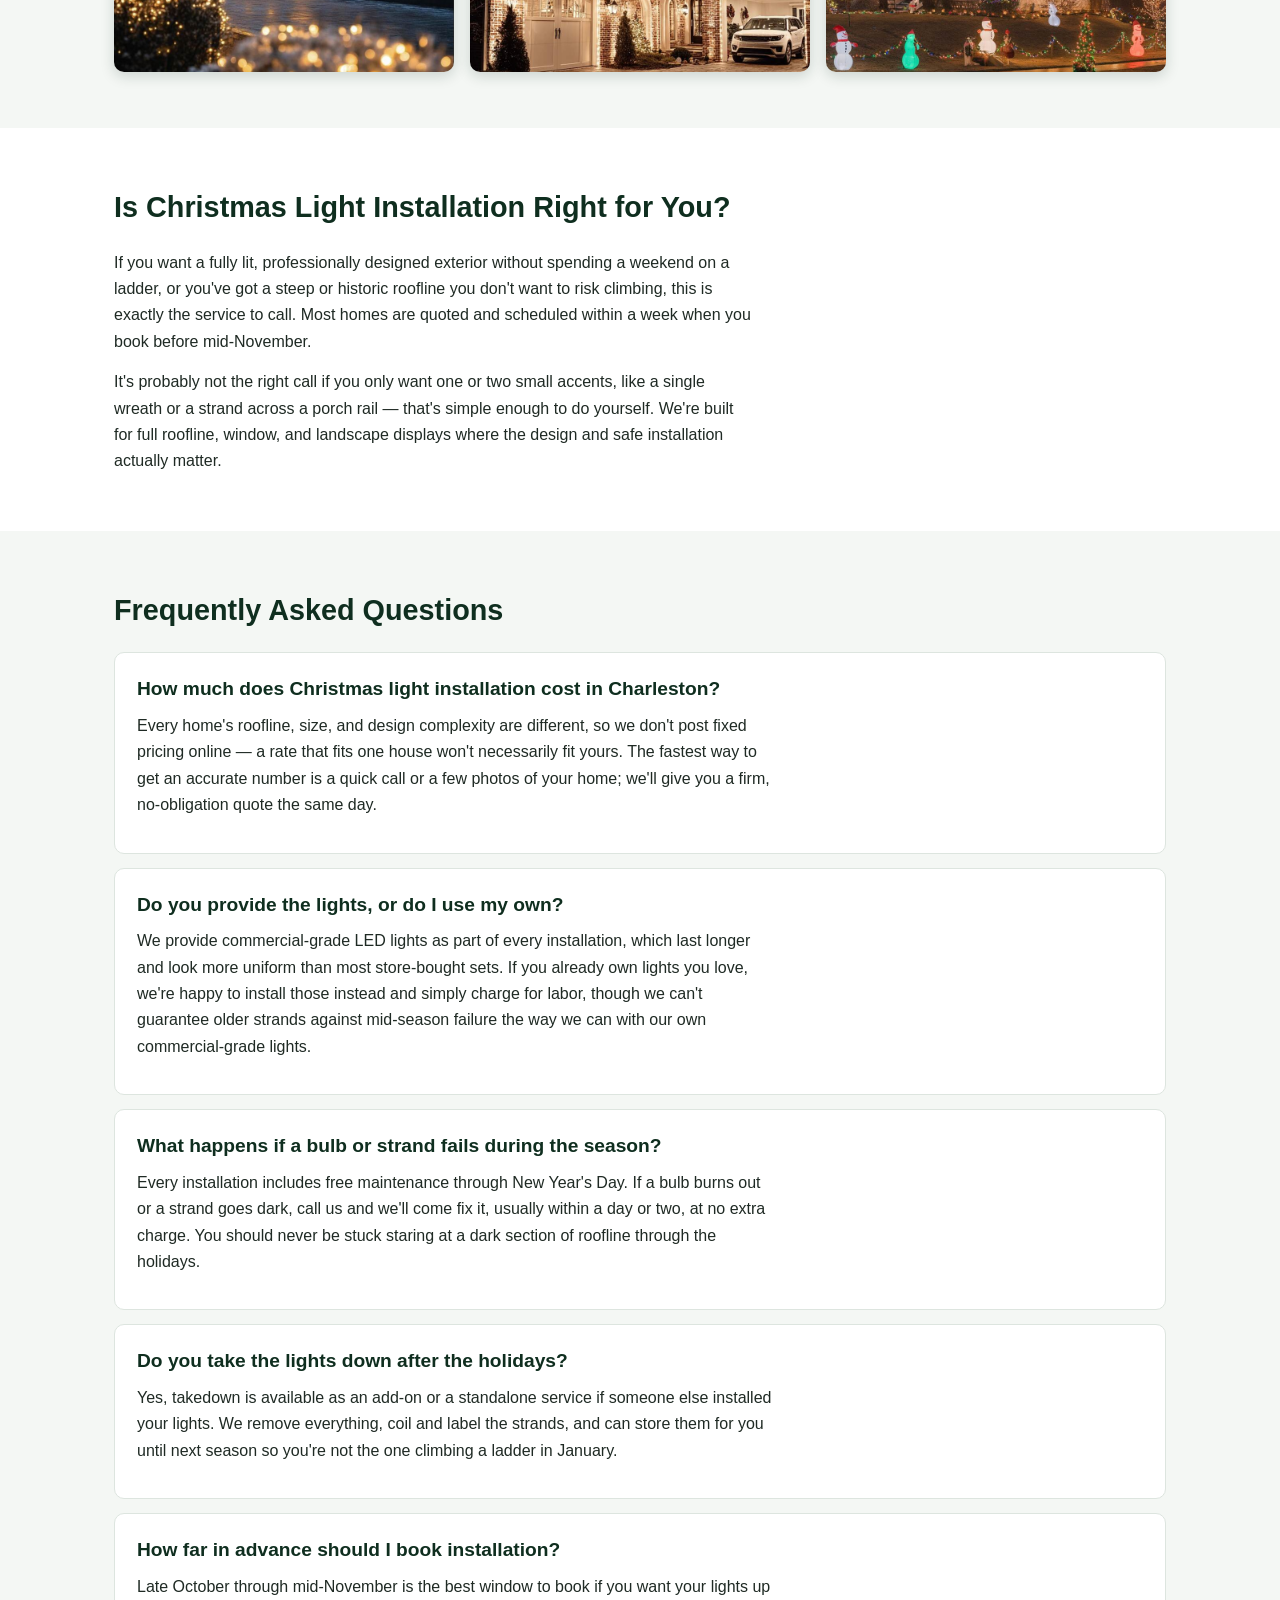
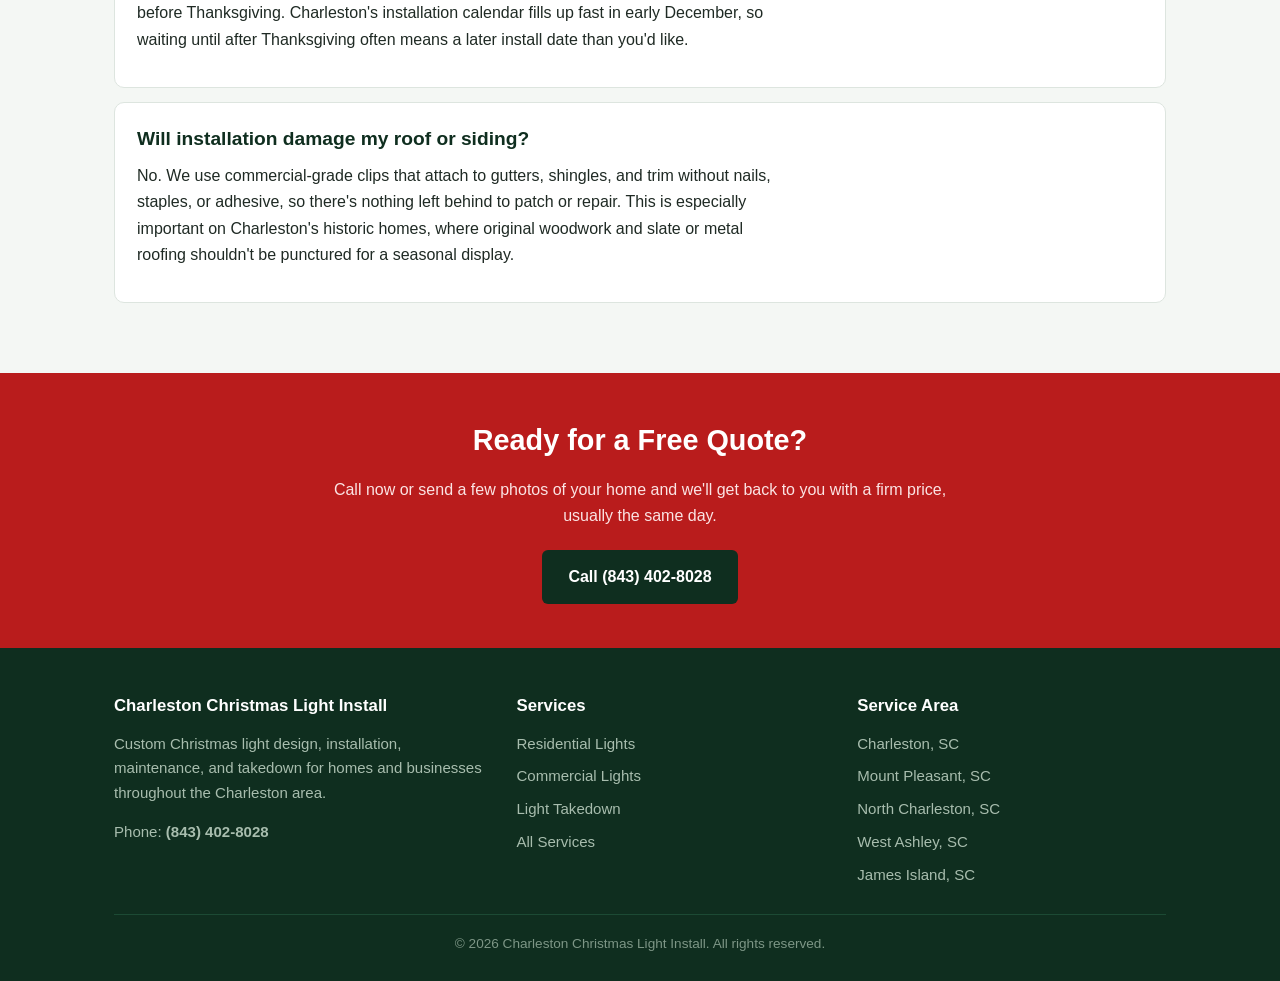
==== commit 03b1b1e7: "Add contextual internal links with descriptive anchor text (A3)" ====
--- a/index.html
+++ b/index.html
@@ -1,11 +1,13 @@
 <!DOCTYPE html>
+
 <html lang="en">
 <head>
-<meta charset="UTF-8">
-<meta name="viewport" content="width=device-width, initial-scale=1.0">
+<link href="https://charlestonchristmaslightinstall.com/" rel="canonical"/>
+<meta charset="utf-8"/>
+<meta content="width=device-width, initial-scale=1.0" name="viewport"/>
 <title>Christmas Light Installation in Charleston, SC | Licensed &amp; Insured</title>
-<meta name="description" content="Professional Christmas light installation in Charleston, SC. Custom design, no roof damage, full-season maintenance. Call (843) 402-8028 for a free quote.">
-<link rel="stylesheet" href="styles.css">
+<meta content="Professional Christmas light installation in Charleston, SC. Custom design, no roof damage, full-season maintenance. Call (843) 402-8028 for a free quote." name="description"/>
+<link href="styles.css" rel="stylesheet"/>
 <script type="application/ld+json">
 {
   "@context": "https://schema.org",
@@ -63,217 +65,198 @@
 </script>
 </head>
 <body>
-
 <header class="site-header">
-  <div class="nav-wrap">
-    <a href="/" class="logo">Charleston <span>Christmas Light Install</span></a>
-    <nav class="main-nav">
-      <a href="/">Home</a>
-      <div class="nav-dropdown">
-        <a href="/services.html" class="dropdown-toggle">Services <span class="caret">&#9662;</span></a>
-        <div class="dropdown-menu">
-          <a href="/residential-christmas-lights-charleston.html">Residential</a>
-          <a href="/commercial-christmas-lights-charleston.html">Commercial</a>
-          <a href="/holiday-light-takedown-charleston.html">Light Takedown</a>
-        </div>
-      </div>
-      <a href="/contact.html">Contact</a>
-    </nav>
-    <a href="tel:+18434028028" class="nav-cta">(843) 402-8028</a>
-  </div>
+<div class="nav-wrap">
+<a class="logo" href="/">Charleston <span>Christmas Light Install</span></a>
+<nav class="main-nav">
+<a href="/">Home</a>
+<div class="nav-dropdown">
+<a class="dropdown-toggle" href="/services.html">Services <span class="caret">▾</span></a>
+<div class="dropdown-menu">
+<a href="/residential-christmas-lights-charleston.html">Residential</a>
+<a href="/commercial-christmas-lights-charleston.html">Commercial</a>
+<a href="/holiday-light-takedown-charleston.html">Light Takedown</a>
+</div>
+</div>
+<a href="/contact.html">Contact</a>
+</nav>
+<a class="nav-cta" href="tel:+18434028028">(843) 402-8028</a>
+</div>
 </header>
-
 <section class="hero">
-  <div class="container hero-grid">
-    <div>
-      <span class="hero-badge">Free Quotes &bull; No Roof Damage &bull; Licensed &amp; Insured</span>
-      <h1>Christmas Light Installation in Charleston, SC</h1>
-      <p class="lead">A custom-designed, professionally installed light display for your roofline, windows, and landscaping &mdash; without you touching a ladder. We handle design, installation, mid-season fixes, and takedown, all with equipment that never punctures your roof or siding.</p>
-      <div class="cta-row">
-        <a href="tel:+18434028028" class="btn btn-primary">Call Now for a Free Quote</a>
-        <a href="/contact.html" class="btn btn-secondary">Request a Quote Online</a>
-      </div>
+<div class="container hero-grid">
+<div>
+<span class="hero-badge">Free Quotes • No Roof Damage • Licensed &amp; Insured</span>
+<h1>Christmas Light Installation in Charleston, SC</h1>
+<p class="lead">A custom-designed, professionally installed light display for your roofline, windows, and landscaping — without you touching a ladder. We handle design, installation, mid-season fixes, and takedown, all with equipment that never punctures your roof or siding.</p>
+<div class="cta-row">
+<a class="btn btn-primary" href="tel:+18434028028">Call Now for a Free Quote</a>
+<a class="btn btn-secondary" href="/contact.html">Request a Quote Online</a>
+</div>
+</div>
+<div class="hero-img">
+<img alt="Christmas light installation on a home in Charleston, SC" src="images/hero-christmas-lights-charleston.jpg"/>
+</div>
+</div>
+</section>
+<section>
+<div class="container section-body">
+<h2>What Is Christmas Light Installation in Charleston?</h2>
+<p>Christmas light installation in Charleston means a professional crew designs, hangs, maintains, and eventually removes a custom holiday lighting display on your home or business — rooflines, windows, doorways, trees, and shrubs — using commercial-grade LED lights and clips instead of the store-bought strands most homeowners fight with every year.</p>
+<p>It's the service homeowners call when they want the polished, magazine-style look of a fully lit roofline and landscape without spending a weekend on an extension ladder, untangling last year's strands, or discovering half the lights are burned out after they're already hung.</p>
+</div>
+</section>
+<section class="alt">
+<div class="container section-body">
+<h2>When Do You Need Christmas Light Installation?</h2>
+<ul class="trigger-list">
+<li><strong>You want your lights up before Thanksgiving</strong> without giving up a weekend to do it yourself.</li>
+<li><strong>Your home has a steep, multi-story, or historic roofline.</strong> Charleston's single-house piazzas, steep metal roofs, and older trim aren't safe or simple DIY territory.</li>
+<li><strong>You're tired of tangled, half-working strands</strong> pulled out of a box every December, with no way to know which bulbs still work until they're already up.</li>
+<li><strong>You're hosting holiday guests, a party, or an open house</strong> and want the exterior looking its best without last-minute ladder work.</li>
+<li><strong>You don't want to store, test, or climb for lights again</strong> — we handle setup and takedown so you never touch a bin of lights.</li>
+</ul>
+</div>
+</section>
+<section>
+<div class="container section-body">
+<h2>How Christmas Light Installation Works in Charleston</h2>
+<ol class="step-list">
+<li><strong>Free quote and design consultation.</strong> We look at photos of your home or do a quick walkthrough and design a layout — roofline, windows, trees, shrubs, wreaths — before you commit to anything.</li>
+<li><strong>Custom color and coverage plan.</strong> Warm white, multicolor, or a specific palette to match your home; you approve the design before installation day.</li>
+<li><strong>Professional installation with commercial-grade clips.</strong> No nails, staples, or adhesive on your roof, gutters, or siding — everything attaches and removes cleanly.</li>
+<li><strong>Season-long maintenance included.</strong> If a bulb or strand fails, we come fix it at no extra charge through New Year's Day.</li>
+<li><strong>Takedown after the season.</strong> We remove everything, coil and label the strands, and can store them until next year if you'd like.</li>
+</ol>
+<img alt="Christmas light installation crew's finished work on a home in Charleston, SC" src="images/how-it-works-charleston.jpg" style="margin-top:24px; border-radius:10px;"/>
+</div>
+</section>
+<section class="alt">
+<div class="container">
+<h2>Why Charleston Residents Choose Us</h2>
+<div class="card-grid">
+<div class="card">
+<h3>Local, Not a Franchise</h3>
+<p>National chains price by corporate rate cards and rotate crews every season. We're a local Charleston operation — the person who quotes your job is the person who designs and installs it.</p>
+</div>
+<div class="card">
+<h3>Built for Charleston's Homes</h3>
+<p>Steep metal roofs, historic single-house piazzas, and older trim need careful, no-damage attachment methods. We know which clips work on which roofline before we ever climb a ladder.</p>
+</div>
+<div class="card">
+<h3>No Roof or Siding Damage</h3>
+<p>Commercial-grade clips attach without nails, staples, or adhesive, so nothing gets punctured or patched once the season ends — important on both historic homes and newer builds.</p>
+</div>
+</div>
+</div>
+</section>
+<section>
+<div class="container section-body">
+<h2>Things to Consider Before Your Installation</h2>
+<p>Every home is different, so instead of a one-size-fits-all price list, here's what actually shapes your display and what's worth thinking through before you call:</p>
+<ul class="trigger-list">
+<li><strong>Roofline length and stories.</strong> A single-story ranch is a different job than a two-story home with dormers and multiple gables.</li>
+<li><strong>Historic trim and steep or metal roofs.</strong> Charleston's single-house piazzas and older rooflines need careful, no-damage attachment methods, not a generic install.</li>
+<li><strong>Roofline-only vs. a full display.</strong> Adding windows, doorways, shrubs, and a wreath changes the scope and the crew time needed.</li>
+<li><strong>Custom color and design.</strong> Warm white, multicolor, or a specific palette matched to your home takes more planning than a single strand color.</li>
+<li><strong>How early you book.</strong> Charleston's installation calendar fills up fast in early December, so booking before Thanksgiving means more flexibility on scheduling and design.</li>
+<li><strong><a href="holiday-light-takedown-charleston.html" style="color: #b91c1c; text-decoration: underline;">Takedown and storage</a>.</strong> Deciding upfront whether you want us to remove, coil, and store your lights after the season affects the full scope of the job.</li>
+</ul>
+<p>Because these details vary so much from home to home, we don't post pricing online — a number that fits someone else's roofline won't fit yours. See our <a href="/services.html" style="color: #b91c1c; text-decoration: underline;">full list of services</a> for a closer look at what's included, or call now and we'll give you a firm, no-obligation price for your exact home, usually the same day.</p>
+<div class="cta-row" style="margin-top:20px;">
+<a class="btn btn-primary" href="tel:+18434028028">Call for Your Free Quote</a>
+</div>
+</div>
+</section>
+<section class="alt">
+<div class="container">
+<h2>Nice Homes We Love Lighting Up</h2>
+<p class="lead" style="color:#3a4a40; max-width:60ch; margin-bottom: 24px;">A few examples of the kind of warm, polished holiday look a professionally designed display creates — roofline outlines, window trim, garland, and landscape lighting working together instead of a tangle of mismatched strands.</p>
+<div class="photo-gallery">
+<figure><img alt="White two-story home in Charleston, SC with warm white Christmas lights outlining the roofline and gables" src="images/gallery-home-lights-1.jpg"/></figure>
+<figure><img alt="Stone and white Charleston home with Christmas lights along the roofline, porch, and entryway at dusk" src="images/gallery-home-lights-2.jpg"/></figure>
+<figure><img alt="Home with a black metal roof outlined in Christmas lights along the gables and windows" src="images/gallery-home-lights-3.jpg"/></figure>
+<figure><img alt="Snow-covered home with icicle lights on the gables and shrubs wrapped in warm Christmas lights" src="images/gallery-home-lights-4.jpg"/></figure>
+<figure><img alt="Brick home decorated with roofline Christmas lights, wreaths in the windows, and a lit garage" src="images/gallery-home-lights-5.jpg"/></figure>
+<figure><img alt="Home and yard decorated with Christmas lights and holiday displays in Charleston, SC" src="images/gallery-home-lights-6.jpg"/></figure>
+</div>
+</div>
+</section>
+<section>
+<div class="container section-body">
+<h2>Is Christmas Light Installation Right for You?</h2>
+<p>If you want a fully lit, professionally designed exterior without spending a weekend on a ladder, or you've got a steep or historic roofline you don't want to risk climbing, this is exactly the service to call. Most homes are quoted and scheduled within a week when you book before mid-November.</p>
+<p>It's probably not the right call if you only want one or two small accents, like a single wreath or a strand across a porch rail — that's simple enough to do yourself. We're built for full roofline, window, and landscape displays where the design and safe installation actually matter.</p>
+</div>
+</section>
+<section class="alt">
+<div class="container">
+<h2>Frequently Asked Questions</h2>
+<div class="faq-item">
+<h3>How much does Christmas light installation cost in Charleston?</h3>
+<p>Every home's roofline, size, and design complexity are different, so we don't post fixed pricing online — a rate that fits one house won't necessarily fit yours. The fastest way to get an accurate number is a quick call or a few photos of your home; we'll give you a firm, no-obligation quote the same day.</p>
+</div>
+<div class="faq-item">
+<h3>Do you provide the lights, or do I use my own?</h3>
+<p>We provide commercial-grade LED lights as part of every installation, which last longer and look more uniform than most store-bought sets. If you already own lights you love, we're happy to install those instead and simply charge for labor, though we can't guarantee older strands against mid-season failure the way we can with our own commercial-grade lights.</p>
+</div>
+<div class="faq-item">
+<h3>What happens if a bulb or strand fails during the season?</h3>
+<p>Every installation includes free maintenance through New Year's Day. If a bulb burns out or a strand goes dark, call us and we'll come fix it, usually within a day or two, at no extra charge. You should never be stuck staring at a dark section of roofline through the holidays.</p>
+</div>
+<div class="faq-item">
+<h3>Do you take the lights down after the holidays?</h3>
+<p>Yes, takedown is available as an add-on or a standalone service if someone else installed your lights. We remove everything, coil and label the strands, and can store them for you until next season so you're not the one climbing a ladder in January.</p>
+</div>
+<div class="faq-item">
+<h3>How far in advance should I book installation?</h3>
+<p>Late October through mid-November is the best window to book if you want your lights up before Thanksgiving. Charleston's installation calendar fills up fast in early December, so waiting until after Thanksgiving often means a later install date than you'd like.</p>
+</div>
+<div class="faq-item">
+<h3>Will installation damage my roof or siding?</h3>
+<p>No. We use commercial-grade clips that attach to gutters, shingles, and trim without nails, staples, or adhesive, so there's nothing left behind to patch or repair. This is especially important on Charleston's historic homes, where original woodwork and slate or metal roofing shouldn't be punctured for a seasonal display.</p>
+</div>
+</div>
+</section>
+<section class="cta-banner">
+<div class="container">
+<h2>Ready for a Free Quote?</h2>
+<p>Call now or send a few photos of your home and we'll get back to you with a firm price, usually the same day.</p>
+<a class="btn btn-primary" href="tel:+18434028028">Call (843) 402-8028</a>
+</div>
+</section>
+<footer class="site-footer">
+<div class="container">
+<div class="footer-grid">
+<div>
+<h3>Charleston Christmas Light Install</h3>
+<p>Custom Christmas light design, installation, maintenance, and takedown for homes and businesses throughout the Charleston area.</p>
+<p>Phone: <a class="tel-link" href="tel:+18434028028">(843) 402-8028</a></p>
+</div>
+<div>
+<h3>Services</h3>
+<ul>
+<li><a href="/residential-christmas-lights-charleston.html">Residential Lights</a></li>
+<li><a href="/commercial-christmas-lights-charleston.html">Commercial Lights</a></li>
+<li><a href="/holiday-light-takedown-charleston.html">Light Takedown</a></li>
+<li><a href="/services.html">All Services</a></li>
+</ul>
+</div>
+<div>
+<h3>Service Area</h3>
+<ul>
+<li>Charleston, SC</li>
+<li>Mount Pleasant, SC</li>
+<li>North Charleston, SC</li>
+<li>West Ashley, SC</li>
+<li>James Island, SC</li>
+</ul>
+</div>
+</div>
+<div class="footer-bottom">
+      © 2026 Charleston Christmas Light Install. All rights reserved.
     </div>
-    <div class="hero-img">
-      <img src="images/hero-christmas-lights-charleston.jpg" alt="Christmas light installation on a home in Charleston, SC">
-    </div>
-  </div>
-</section>
-
-<section>
-  <div class="container section-body">
-    <h2>What Is Christmas Light Installation in Charleston?</h2>
-    <p>Christmas light installation in Charleston means a professional crew designs, hangs, maintains, and eventually removes a custom holiday lighting display on your home or business &mdash; rooflines, windows, doorways, trees, and shrubs &mdash; using commercial-grade LED lights and clips instead of the store-bought strands most homeowners fight with every year.</p>
-    <p>It's the service homeowners call when they want the polished, magazine-style look of a fully lit roofline and landscape without spending a weekend on an extension ladder, untangling last year's strands, or discovering half the lights are burned out after they're already hung.</p>
-  </div>
-</section>
-
-<section class="alt">
-  <div class="container section-body">
-    <h2>When Do You Need Christmas Light Installation?</h2>
-    <ul class="trigger-list">
-      <li><strong>You want your lights up before Thanksgiving</strong> without giving up a weekend to do it yourself.</li>
-      <li><strong>Your home has a steep, multi-story, or historic roofline.</strong> Charleston's single-house piazzas, steep metal roofs, and older trim aren't safe or simple DIY territory.</li>
-      <li><strong>You're tired of tangled, half-working strands</strong> pulled out of a box every December, with no way to know which bulbs still work until they're already up.</li>
-      <li><strong>You're hosting holiday guests, a party, or an open house</strong> and want the exterior looking its best without last-minute ladder work.</li>
-      <li><strong>You don't want to store, test, or climb for lights again</strong> &mdash; we handle setup and takedown so you never touch a bin of lights.</li>
-    </ul>
-  </div>
-</section>
-
-<section>
-  <div class="container section-body">
-    <h2>How Christmas Light Installation Works in Charleston</h2>
-    <ol class="step-list">
-      <li><strong>Free quote and design consultation.</strong> We look at photos of your home or do a quick walkthrough and design a layout &mdash; roofline, windows, trees, shrubs, wreaths &mdash; before you commit to anything.</li>
-      <li><strong>Custom color and coverage plan.</strong> Warm white, multicolor, or a specific palette to match your home; you approve the design before installation day.</li>
-      <li><strong>Professional installation with commercial-grade clips.</strong> No nails, staples, or adhesive on your roof, gutters, or siding &mdash; everything attaches and removes cleanly.</li>
-      <li><strong>Season-long maintenance included.</strong> If a bulb or strand fails, we come fix it at no extra charge through New Year's Day.</li>
-      <li><strong>Takedown after the season.</strong> We remove everything, coil and label the strands, and can store them until next year if you'd like.</li>
-    </ol>
-    <img src="images/how-it-works-charleston.jpg" alt="Christmas light installation crew's finished work on a home in Charleston, SC" style="margin-top:24px; border-radius:10px;">
-  </div>
-</section>
-
-<section class="alt">
-  <div class="container">
-    <h2>Why Charleston Residents Choose Us</h2>
-    <div class="card-grid">
-      <div class="card">
-        <h3>Local, Not a Franchise</h3>
-        <p>National chains price by corporate rate cards and rotate crews every season. We're a local Charleston operation &mdash; the person who quotes your job is the person who designs and installs it.</p>
-      </div>
-      <div class="card">
-        <h3>Built for Charleston's Homes</h3>
-        <p>Steep metal roofs, historic single-house piazzas, and older trim need careful, no-damage attachment methods. We know which clips work on which roofline before we ever climb a ladder.</p>
-      </div>
-      <div class="card">
-        <h3>No Roof or Siding Damage</h3>
-        <p>Commercial-grade clips attach without nails, staples, or adhesive, so nothing gets punctured or patched once the season ends &mdash; important on both historic homes and newer builds.</p>
-      </div>
-    </div>
-  </div>
-</section>
-
-<section>
-  <div class="container section-body">
-    <h2>Things to Consider Before Your Installation</h2>
-    <p>Every home is different, so instead of a one-size-fits-all price list, here's what actually shapes your display and what's worth thinking through before you call:</p>
-    <ul class="trigger-list">
-      <li><strong>Roofline length and stories.</strong> A single-story ranch is a different job than a two-story home with dormers and multiple gables.</li>
-      <li><strong>Historic trim and steep or metal roofs.</strong> Charleston's single-house piazzas and older rooflines need careful, no-damage attachment methods, not a generic install.</li>
-      <li><strong>Roofline-only vs. a full display.</strong> Adding windows, doorways, shrubs, and a wreath changes the scope and the crew time needed.</li>
-      <li><strong>Custom color and design.</strong> Warm white, multicolor, or a specific palette matched to your home takes more planning than a single strand color.</li>
-      <li><strong>How early you book.</strong> Charleston's installation calendar fills up fast in early December, so booking before Thanksgiving means more flexibility on scheduling and design.</li>
-      <li><strong>Takedown and storage.</strong> Deciding upfront whether you want us to remove, coil, and store your lights after the season affects the full scope of the job.</li>
-    </ul>
-    <p>Because these details vary so much from home to home, we don't post pricing online &mdash; a number that fits someone else's roofline won't fit yours. See our <a href="/services.html" style="color: #b91c1c; text-decoration: underline;">full list of services</a> for a closer look at what's included, or call now and we'll give you a firm, no-obligation price for your exact home, usually the same day.</p>
-    <div class="cta-row" style="margin-top:20px;">
-      <a href="tel:+18434028028" class="btn btn-primary">Call for Your Free Quote</a>
-    </div>
-  </div>
-</section>
-
-<section class="alt">
-  <div class="container">
-    <h2>Nice Homes We Love Lighting Up</h2>
-    <p class="lead" style="color:#3a4a40; max-width:60ch; margin-bottom: 24px;">A few examples of the kind of warm, polished holiday look a professionally designed display creates &mdash; roofline outlines, window trim, garland, and landscape lighting working together instead of a tangle of mismatched strands.</p>
-    <div class="photo-gallery">
-      <figure><img src="images/gallery-home-lights-1.jpg" alt="White two-story home in Charleston, SC with warm white Christmas lights outlining the roofline and gables"></figure>
-      <figure><img src="images/gallery-home-lights-2.jpg" alt="Stone and white Charleston home with Christmas lights along the roofline, porch, and entryway at dusk"></figure>
-      <figure><img src="images/gallery-home-lights-3.jpg" alt="Home with a black metal roof outlined in Christmas lights along the gables and windows"></figure>
-      <figure><img src="images/gallery-home-lights-4.jpg" alt="Snow-covered home with icicle lights on the gables and shrubs wrapped in warm Christmas lights"></figure>
-      <figure><img src="images/gallery-home-lights-5.jpg" alt="Brick home decorated with roofline Christmas lights, wreaths in the windows, and a lit garage"></figure>
-      <figure><img src="images/gallery-home-lights-6.jpg" alt="Home and yard decorated with Christmas lights and holiday displays in Charleston, SC"></figure>
-    </div>
-  </div>
-</section>
-
-<section>
-  <div class="container section-body">
-    <h2>Is Christmas Light Installation Right for You?</h2>
-    <p>If you want a fully lit, professionally designed exterior without spending a weekend on a ladder, or you've got a steep or historic roofline you don't want to risk climbing, this is exactly the service to call. Most homes are quoted and scheduled within a week when you book before mid-November.</p>
-    <p>It's probably not the right call if you only want one or two small accents, like a single wreath or a strand across a porch rail &mdash; that's simple enough to do yourself. We're built for full roofline, window, and landscape displays where the design and safe installation actually matter.</p>
-  </div>
-</section>
-
-<section class="alt">
-  <div class="container">
-    <h2>Frequently Asked Questions</h2>
-
-    <div class="faq-item">
-      <h3>How much does Christmas light installation cost in Charleston?</h3>
-      <p>Every home's roofline, size, and design complexity are different, so we don't post fixed pricing online &mdash; a rate that fits one house won't necessarily fit yours. The fastest way to get an accurate number is a quick call or a few photos of your home; we'll give you a firm, no-obligation quote the same day.</p>
-    </div>
-
-    <div class="faq-item">
-      <h3>Do you provide the lights, or do I use my own?</h3>
-      <p>We provide commercial-grade LED lights as part of every installation, which last longer and look more uniform than most store-bought sets. If you already own lights you love, we're happy to install those instead and simply charge for labor, though we can't guarantee older strands against mid-season failure the way we can with our own commercial-grade lights.</p>
-    </div>
-
-    <div class="faq-item">
-      <h3>What happens if a bulb or strand fails during the season?</h3>
-      <p>Every installation includes free maintenance through New Year's Day. If a bulb burns out or a strand goes dark, call us and we'll come fix it, usually within a day or two, at no extra charge. You should never be stuck staring at a dark section of roofline through the holidays.</p>
-    </div>
-
-    <div class="faq-item">
-      <h3>Do you take the lights down after the holidays?</h3>
-      <p>Yes, takedown is available as an add-on or a standalone service if someone else installed your lights. We remove everything, coil and label the strands, and can store them for you until next season so you're not the one climbing a ladder in January.</p>
-    </div>
-
-    <div class="faq-item">
-      <h3>How far in advance should I book installation?</h3>
-      <p>Late October through mid-November is the best window to book if you want your lights up before Thanksgiving. Charleston's installation calendar fills up fast in early December, so waiting until after Thanksgiving often means a later install date than you'd like.</p>
-    </div>
-
-    <div class="faq-item">
-      <h3>Will installation damage my roof or siding?</h3>
-      <p>No. We use commercial-grade clips that attach to gutters, shingles, and trim without nails, staples, or adhesive, so there's nothing left behind to patch or repair. This is especially important on Charleston's historic homes, where original woodwork and slate or metal roofing shouldn't be punctured for a seasonal display.</p>
-    </div>
-  </div>
-</section>
-
-<section class="cta-banner">
-  <div class="container">
-    <h2>Ready for a Free Quote?</h2>
-    <p>Call now or send a few photos of your home and we'll get back to you with a firm price, usually the same day.</p>
-    <a href="tel:+18434028028" class="btn btn-primary">Call (843) 402-8028</a>
-  </div>
-</section>
-
-<footer class="site-footer">
-  <div class="container">
-    <div class="footer-grid">
-      <div>
-        <h3>Charleston Christmas Light Install</h3>
-        <p>Custom Christmas light design, installation, maintenance, and takedown for homes and businesses throughout the Charleston area.</p>
-        <p>Phone: <a href="tel:+18434028028" class="tel-link">(843) 402-8028</a></p>
-      </div>
-      <div>
-        <h3>Services</h3>
-        <ul>
-          <li><a href="/residential-christmas-lights-charleston.html">Residential Lights</a></li>
-          <li><a href="/commercial-christmas-lights-charleston.html">Commercial Lights</a></li>
-          <li><a href="/holiday-light-takedown-charleston.html">Light Takedown</a></li>
-          <li><a href="/services.html">All Services</a></li>
-        </ul>
-      </div>
-      <div>
-        <h3>Service Area</h3>
-        <ul>
-          <li>Charleston, SC</li>
-          <li>Mount Pleasant, SC</li>
-          <li>North Charleston, SC</li>
-          <li>West Ashley, SC</li>
-          <li>James Island, SC</li>
-        </ul>
-      </div>
-    </div>
-    <div class="footer-bottom">
-      &copy; 2026 Charleston Christmas Light Install. All rights reserved.
-    </div>
-  </div>
+</div>
 </footer>
-
 </body>
 </html>
--- a/styles.css
+++ b/styles.css
@@ -107,9 +107,13 @@
 .dropdown-menu {
   display: none;
   position: absolute;
+  /* Flush against the toggle (no margin-top gap): a gap here is a dead
+     zone the cursor has to cross while moving from the toggle down to
+     the menu, which drops :hover and closes the menu before a sub-link
+     can be clicked. The 8px top padding below gives the same visual
+     breathing room without creating that gap. */
   top: 100%;
   left: 0;
-  margin-top: 8px;
   background: #0f2e1f;
   border: 1px solid #1c4a34;
   border-radius: 8px;
@@ -408,6 +412,10 @@
 
 .service-block img {
   border-radius: 10px;
+  width: 100%;
+  aspect-ratio: 4 / 3;
+  object-fit: cover;
+  object-position: center 25%;
 }
 
 .service-block.reverse {
